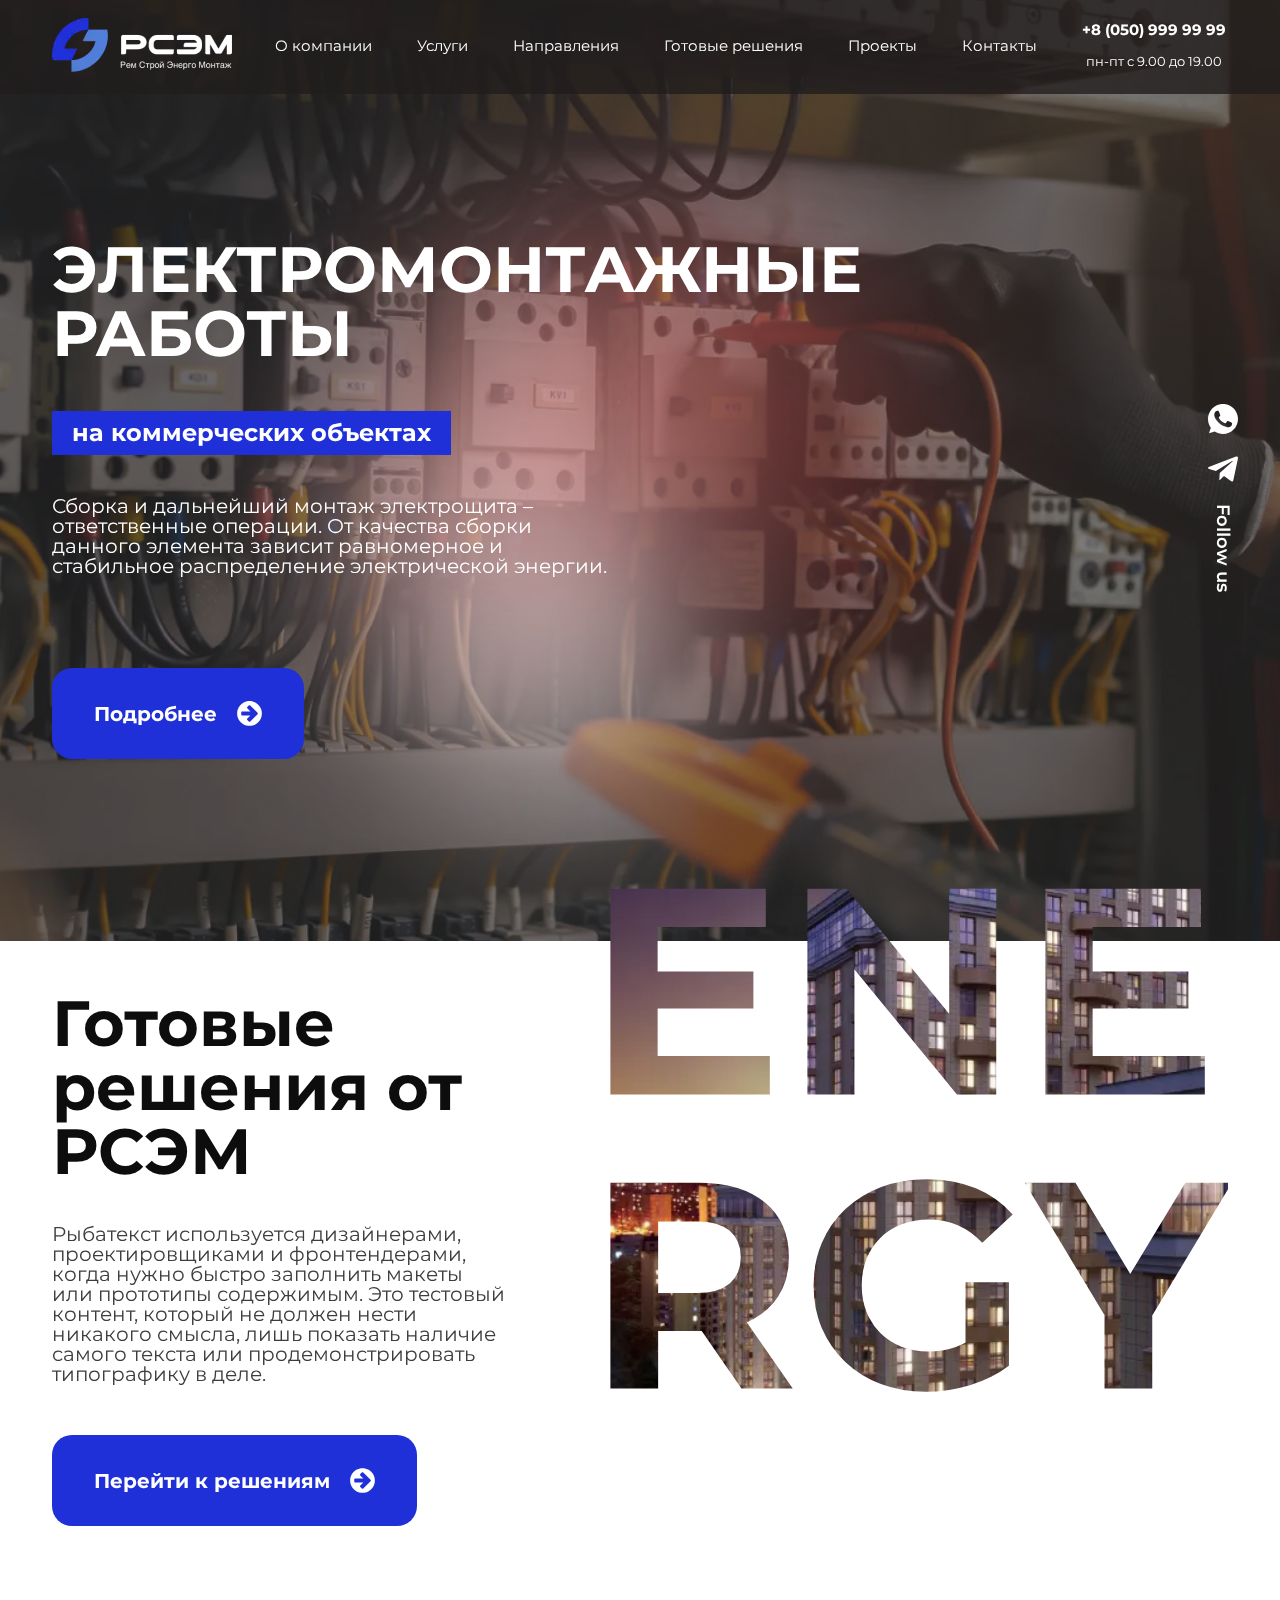
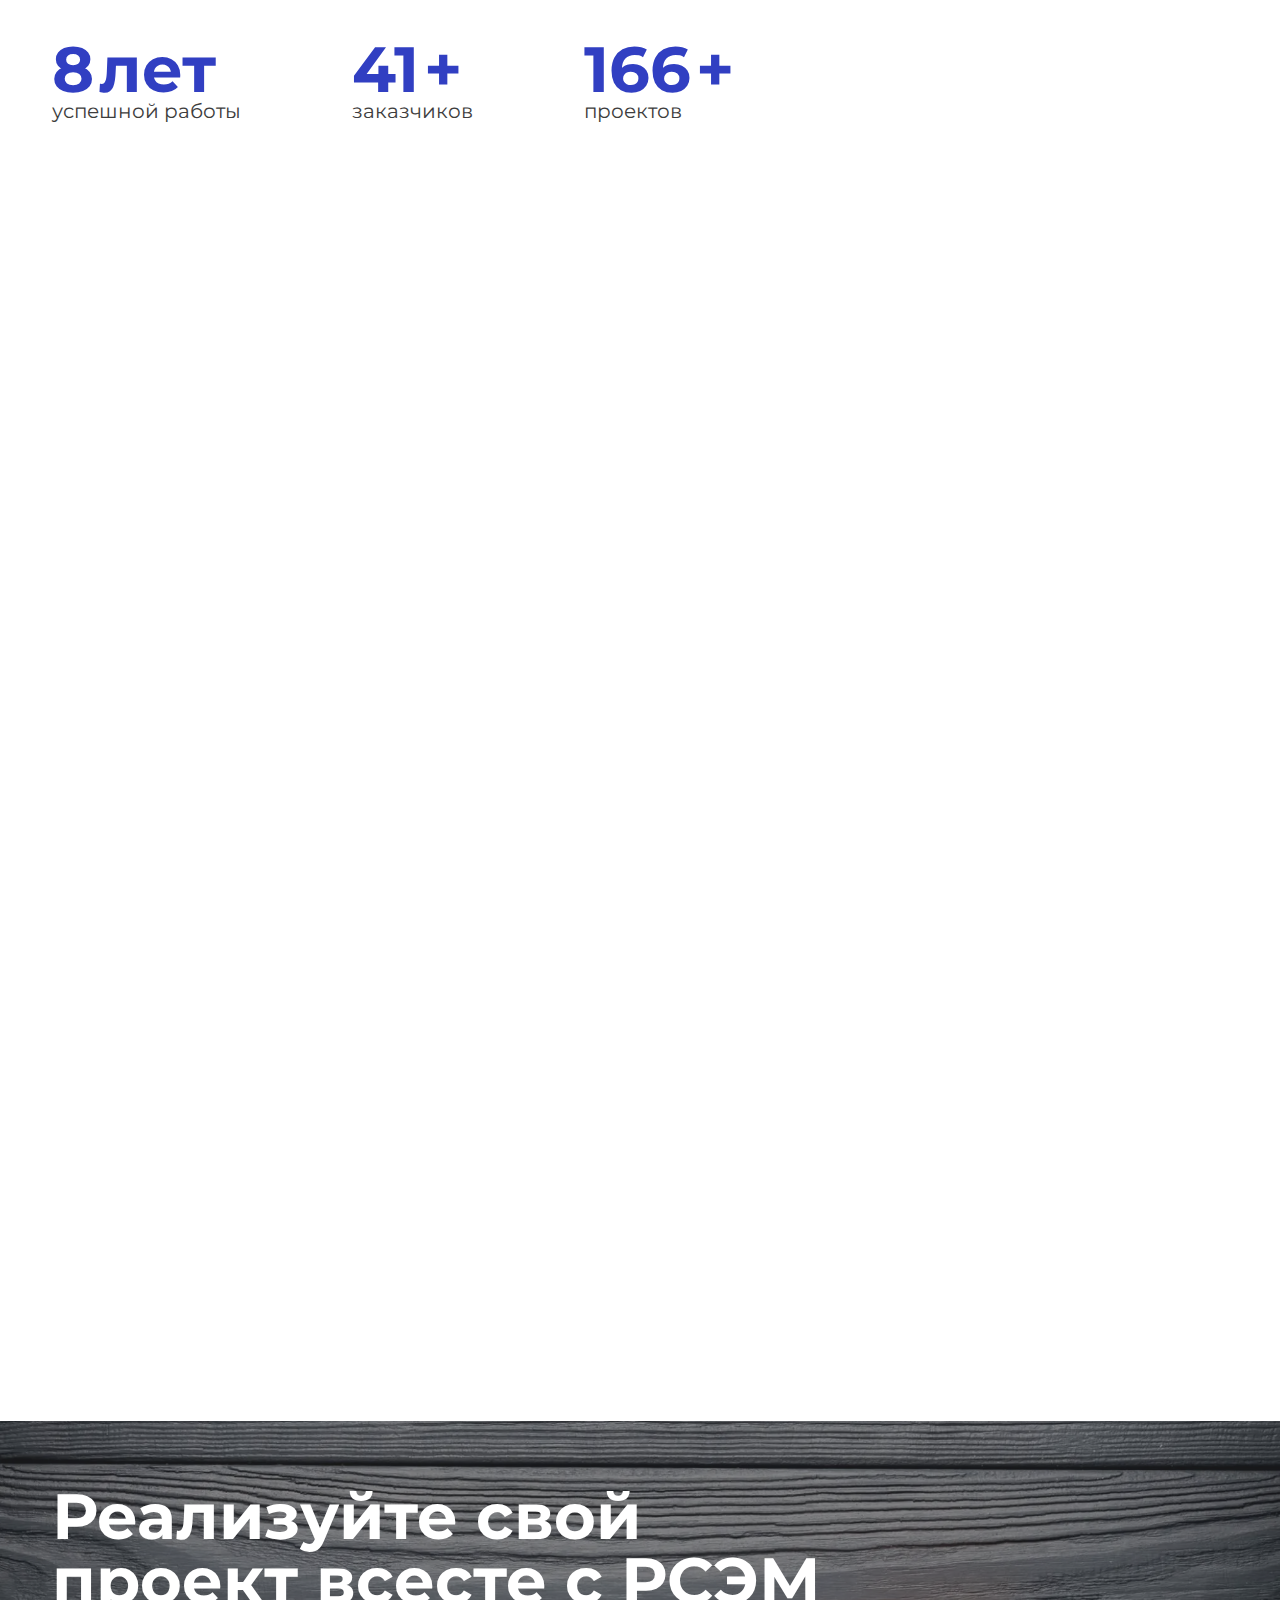
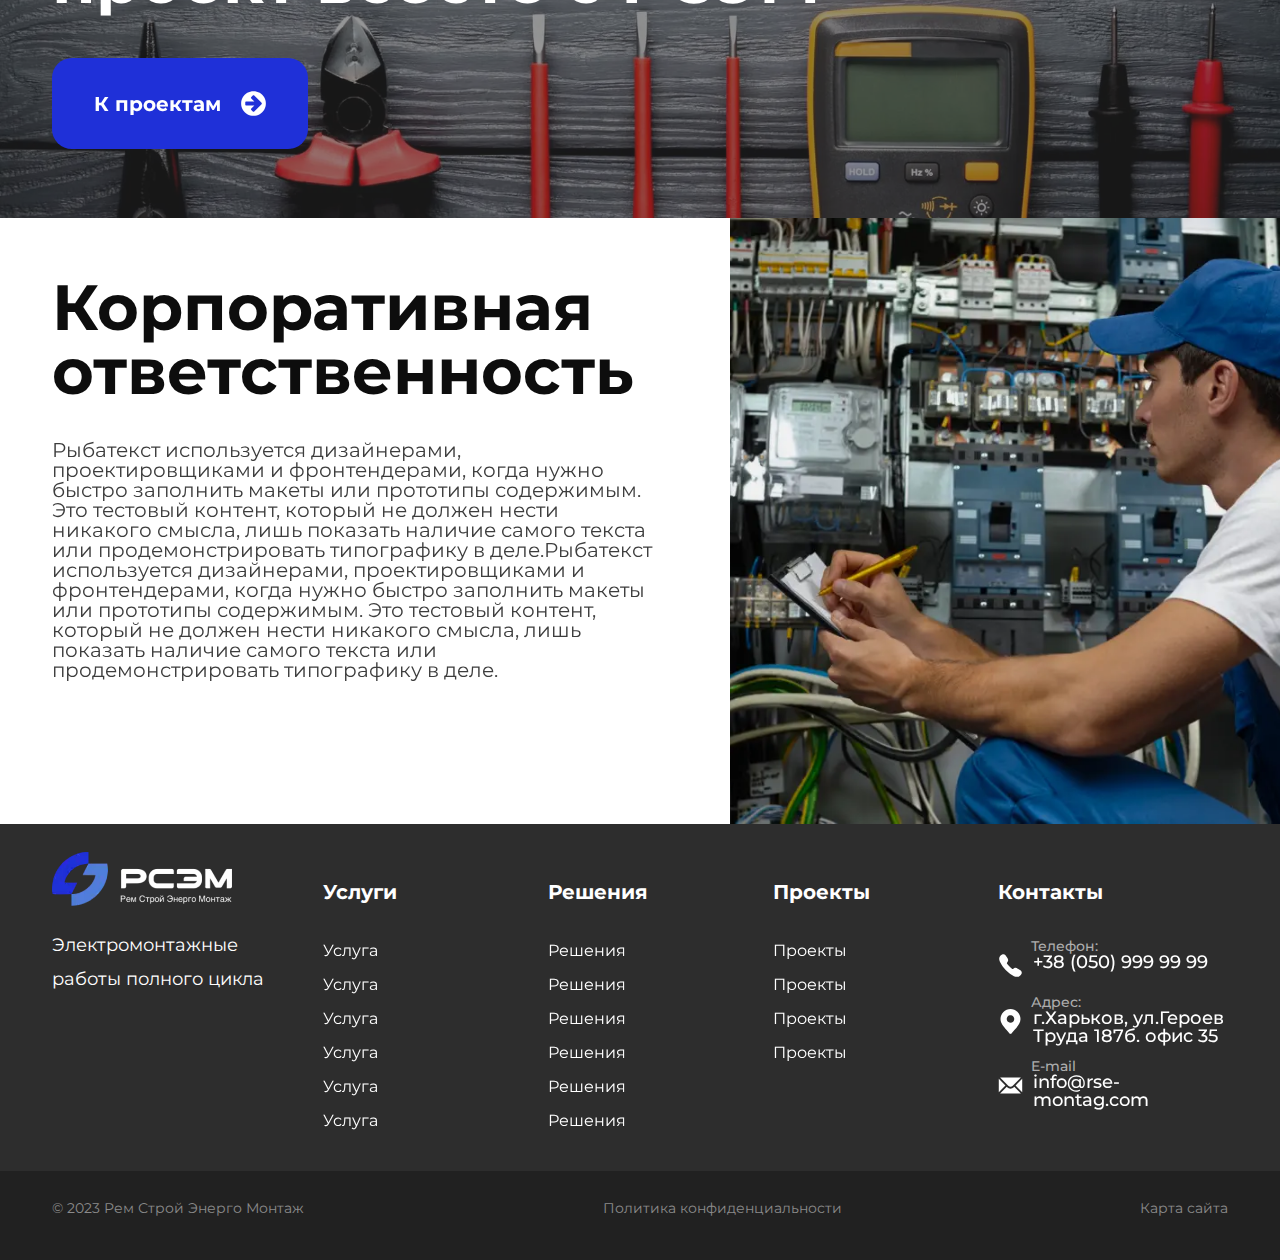
==== index.html @ 853f7193 "Add files via upload" ====
<!DOCTYPE html>
<html lang="ru">

<head>
	<title>Электро</title>
	<meta charset="UTF-8">
	<meta name="format-detection" content="telephone=no">
	<style>
		body {
			opacity: 0;
		}
	</style>
	<link rel="stylesheet" href="css/style.min.css?_v=20240906110021">
	<link rel="shortcut icon" href="favicon.ico">
	<!-- <meta name="robots" content="noindex, nofollow"> -->
	<meta name="viewport" content="width=device-width, initial-scale=1.0">
</head>

<body>
	<div class="wrapper">
		<header data-scroll="88" data-scroll-show="1000" class="header">
			<div class="header__container">
				<a href="index.html" class="header__logo"><img src="img/logo.webp" alt="Logo"></a>
				<div class="header__menu menu">
					<button type="button" class="menu__icon icon-menu"><span></span></button>
					<nav class="menu__body">
						<ul class="menu__list">
							<li class="menu__item"><a href="about-company.html" class="menu__link link">О компании</a></li>
							<li class="menu__item"><a href="index.html" class="menu__link link">Услуги</a></li>
							<li class="menu__item"><a href="index.html" class="menu__link link">Направления</a></li>
							<li class="menu__item"><a href="solutions.html" class="menu__link link">Готовые решения</a></li>
							<li class="menu__item"><a href="project.html" class="menu__link link">Проекты</a></li>
							<li class="menu__item"><a href="contact.html" class="menu__link link">Контакты</a></li>
							<li class="menu__item">
								<a href="tel:+380509999999" class="menu__link link menu__link--tell">+8 (050) 999 99 99</a>
								<div class="menu__schedule">пн-пт с 9.00 до 19.00</div>
							</li>
						</ul>
					</nav>
				</div>
			</div>
		</header>
		<main class="page">
			<section data-prlx-parent class="page__main main">
				<div data-prlx class="main__container">
					<h1 class="main__title">Электромонтажные<br> работы</h1>
					<div class="main__label">на коммерческих объектах</div>
					<div class="main__text text">
						<p>
							Сборка и дальнейший монтаж электрощита – ответственные операции. От качества сборки данного элемента зависит равномерное и стабильное распределение электрической энергии.
						</p>
					</div>
					<a href="panel-equipment.html" class="main__more button">Подробнее<span><svg>
								<use xlink:href="img/icons/icons.svg#arrow"></use>
							</svg></span></a>
					<div class="main__sociale">
						<a href="#" class="main__sociale-link"><svg>
								<use xlink:href="img/icons/icons.svg#whatsapp"></use>
							</svg></a>
						<a href="#" class="main__sociale-link"><svg>
								<use xlink:href="img/icons/icons.svg#telegram"></use>
							</svg></a>
						<div class="main__sociale-label">Follow us</div>
					</div>
				</div>
				<div data-prlx-mouse class="main__decor"><img src="img/main/circle.webp" alt="Decor"></div>
			</section>
			<section class="page__solutions solutions">
				<div class="solutions__container">
					<div data-prlx-parent class="solutions__main main-solutions">
						<div data-prlx class="main-solutions__body">
							<div class="main-solutions__content">
								<h2 class="main-solutions__title title">Готовые решения от РСЭМ</h2>
								<div class="main-solutions__text text">
									<p>
										Рыбатекст используется дизайнерами, проектировщиками и фронтендерами, когда нужно быстро заполнить макеты или прототипы содержимым. Это тестовый контент, который не должен нести никакого смысла, лишь показать наличие самого текста или продемонстрировать типографику в деле.
									</p>
								</div>
								<a href="solutions.html" class="main-solutions__link button">Перейти к решениям<span><svg>
											<use xlink:href="img/icons/icons.svg#arrow"></use>
										</svg></span></a>
							</div>
							<h3 class="main-solutions__image-label image-label">ene<br>rgy</h3>
						</div>
						<div data-watch class="main-solutions__counters">
							<div class="main-solutions__item">
								<div class="main-solutions__inner">
									<div data-digits-counter class="main-solutions__counter">10</div>
									<span class="main-solutions__span">лет</span>
								</div>
								<div class="main-solutions__label">успешной работы</div>
							</div>
							<div class="main-solutions__item">
								<div class="main-solutions__inner">
									<div data-digits-counter class="main-solutions__counter">50</div>
									<span class="main-solutions__span">+</span>
								</div>
								<div class="main-solutions__label">заказчиков</div>
							</div>
							<div class="main-solutions__item">
								<div class="main-solutions__inner">
									<div data-digits-counter class="main-solutions__counter">200</div>
									<span class="main-solutions__span">+</span>
								</div>
								<div class="main-solutions__label">проектов</div>
							</div>
						</div>
					</div>
					<div data-watch data-watch-once data-watch-threshold="0.1" class="solutions__items">
						<div class="solutions__item">
							<img src="img/solutions/image01.webp " alt="Image">
							<a href="panel-equipment.html" class="solutions__link"><span class="">Кабельнесущие проблемы</span><span><svg>
										<use xlink:href="img/icons/icons.svg#arrow"></use>
									</svg></span></a>
						</div>
						<div class="solutions__item">
							<img src="img/solutions/image02.webp " alt="Image">
							<a href="panel-equipment.html" class="solutions__link">Шинопровод<span><svg>
										<use xlink:href="img/icons/icons.svg#arrow"></use>
									</svg></span></a>
						</div>
						<div class="solutions__item">
							<img src="img/solutions/image03.webp " alt="Image">
							<a href="panel-equipment.html" class="solutions__link">Светильники<span><svg>
										<use xlink:href="img/icons/icons.svg#arrow"></use>
									</svg></span></a>
						</div>
						<div class="solutions__item">
							<img src="img/solutions/image04.webp " alt="Image">
							<a href="panel-equipment.html" class="solutions__link">Щитовое оборудование<span><svg>
										<use xlink:href="img/icons/icons.svg#arrow"></use>
									</svg></span></a>
						</div>
						<div class="solutions__item">
							<img src="img/solutions/image05.webp " alt="Image">
							<a href="panel-equipment.html" class="solutions__link">Потолочные системы<span><svg>
										<use xlink:href="img/icons/icons.svg#arrow"></use>
									</svg></span></a>
						</div>
						<div class="solutions__item">
							<img src="img/solutions/image06.webp " alt="Image">
							<a href="panel-equipment.html" class="solutions__link">Сухие трансформаторы<span><svg>
										<use xlink:href="img/icons/icons.svg#arrow"></use>
									</svg></span></a>
						</div>
						<div class="solutions__item">
							<img src="img/solutions/image07.webp " alt="Image">
							<a href="panel-equipment.html" class="solutions__link">Маслянные трансформаторы<span><svg>
										<use xlink:href="img/icons/icons.svg#arrow"></use>
									</svg></span></a>
						</div>
						<div class="solutions__item">
							<img src="img/solutions/image08.webp " alt="Image">
							<a href="panel-equipment.html" class="solutions__link">Подстанции<span><svg>
										<use xlink:href="img/icons/icons.svg#arrow"></use>
									</svg></span></a>
						</div>
						<div class="solutions__item item-solutions-blue">
							<div class="item-solutions-blue__label">Хотите поговорить с экспертом?</div>
							<div class="item-solutions-blue__content">
								<div class="item-solutions-blue__inner">
									<div class="item-solutions-blue__text text">
										<p>
											Рыбатекст используется дизайнерами, проектировщиками и фронтендерами,
										</p>
									</div>
									<a href="contact.html" class="item-solutions-blue__link button">Консультация</a>
								</div>
								<div class="item-solutions-blue__icon"><svg>
										<use xlink:href="img/icons/icons.svg#message"></use>
									</svg></div>
							</div>
						</div>
						<div class="solutions__item">
							<img src="img/solutions/image09.webp " alt="Image">
							<a href="solutions.html" class="solutions__link">Лотки<span><svg>
										<use xlink:href="img/icons/icons.svg#arrow"></use>
									</svg></span></a>
						</div>
					</div>
				</div>
			</section>
			<section class="page__project project">
				<div data-prlx-parent class="project__main">
					<div data-prlx class="project__container">
						<h2 class="project__title title">Реализуйте свой проект всесте с РСЭМ</h2>
						<a href="#" data-goto=".solutions__items" data-goto-header class="project__link button">К проектам<span><svg>
									<use xlink:href="img/icons/icons.svg#arrow"></use>
								</svg></span></a>
					</div>
				</div>
				<div class="project__content">
					<div class="project__container">
						<div data-prlx-parent class="project__inner">
							<div data-prlx class="project__text-block">
								<h3 class="project__text-block-title title">Корпоративная ответственность</h3>
								<div class="project__text-block-text">
									<p>
										Рыбатекст используется дизайнерами, проектировщиками и фронтендерами, когда нужно быстро заполнить макеты или прототипы содержимым. Это тестовый контент, который не должен нести никакого смысла, лишь показать наличие самого текста или продемонстрировать типографику в деле.Рыбатекст используется дизайнерами, проектировщиками и фронтендерами, когда нужно быстро заполнить макеты или прототипы содержимым. Это тестовый контент, который не должен нести никакого смысла, лишь показать наличие самого текста или продемонстрировать типографику в деле.
									</p>
								</div>
							</div>
						</div>
					</div>
					<div data-da=".project__inner, 991.98" class="project__image"><img src="img/project/project-image.webp" alt="Project-image"></div>
				</div>
			</section>
		</main>
		<footer class="footer">
			<div class="footer__main">
				<div class="footer__container">
					<div class="footer__logo">
						<div class="footer__logo-image"><img src="img/logo.webp" alt="Logo"></div>
						<div class="footer__logo-text">
							<p>Электромонтажные работы полного цикла</p>
						</div>
					</div>
					<div data-spollers="767.98,max" class="footer__spollers spollers-footer">
						<details class="spollers-footer__item">
							<summary class="spollers-footer__title">Услуги</summary>
							<nav class="spollers-footer__body">
								<ul class="spollers-footer__list">
									<li class="spollers-footer__item"><a href="#" class="spollers-footer__link link">Услуга </a></li>
									<li class="spollers-footer__item"><a href="#" class="spollers-footer__link link">Услуга </a></li>
									<li class="spollers-footer__item"><a href="#" class="spollers-footer__link link">Услуга </a></li>
									<li class="spollers-footer__item"><a href="#" class="spollers-footer__link link">Услуга </a></li>
									<li class="spollers-footer__item"><a href="#" class="spollers-footer__link link">Услуга </a></li>
									<li class="spollers-footer__item"><a href="#" class="spollers-footer__link link">Услуга </a></li>
								</ul>
							</nav>
						</details>
						<details class="spollers-footer__item">
							<summary class="spollers-footer__title">Решения</summary>
							<nav class="spollers-footer__body">
								<ul class="spollers-footer__list">
									<li class="spollers-footer__item"><a href="#" class="spollers-footer__link link">Решения</a></li>
									<li class="spollers-footer__item"><a href="#" class="spollers-footer__link link">Решения</a></li>
									<li class="spollers-footer__item"><a href="#" class="spollers-footer__link link">Решения</a></li>
									<li class="spollers-footer__item"><a href="#" class="spollers-footer__link link">Решения</a></li>
									<li class="spollers-footer__item"><a href="#" class="spollers-footer__link link">Решения</a></li>
									<li class="spollers-footer__item"><a href="#" class="spollers-footer__link link">Решения</a></li>
								</ul>
							</nav>
						</details>
						<details class="spollers-footer__item">
							<summary class="spollers-footer__title">Проекты</summary>
							<nav class="spollers-footer__body">
								<ul class="spollers-footer__list">
									<li class="spollers-footer__item"><a href="#" class="spollers-footer__link link">Проекты</a></li>
									<li class="spollers-footer__item"><a href="#" class="spollers-footer__link link">Проекты</a></li>
									<li class="spollers-footer__item"><a href="#" class="spollers-footer__link link">Проекты</a></li>
									<li class="spollers-footer__item"><a href="#" class="spollers-footer__link link">Проекты</a></li>
								</ul>
							</nav>
						</details>
						<details class="spollers-footer__item spollers-footer__item--contact">
							<summary class="spollers-footer__title">Контакты</summary>
							<nav class="spollers-footer__body">
								<ul class="spollers-footer__list">
									<li class="spollers-footer__item">
										<div class="spollers-footer__name">Телефон:</div>
										<a href="#" class="spollers-footer__link-contact">
											<svg>
												<use xlink:href="img/icons/icons.svg#tell"></use>
											</svg>
											<span class="link-tell link">+38 (050) 999 99 99</span>
										</a>
									</li>
									<li class="spollers-footer__item">
										<div class="spollers-footer__name">Адрес:</div>
										<a href="#" class="spollers-footer__link-contact">
											<svg>
												<use xlink:href="img/icons/icons.svg#map"></use>
											</svg>
											<span class="link">г.Харьков, ул.Героев Труда 187б. офис 35</span>
										</a>
									</li>
									<li class="spollers-footer__item">
										<div class="spollers-footer__name">E-mail</div>
										<a href="#" class="spollers-footer__link-contact">
											<svg>
												<use xlink:href="img/icons/icons.svg#mail"></use>
											</svg>
											<span class="link">info@rse-montag.com</span>
										</a>
									</li>
								</ul>
							</nav>
						</details>
					</div>
				</div>
			</div>
			<div class="footer__copy">
				<div class="footer__container">
					<a href="#" class="footer__copy--link">© 2023 Рем Строй Энерго Монтаж</a>
					<a href="#" class="footer__copy--link">Политика конфиденциальности</a>
					<a href="#" class="footer__copy--link">Карта сайта</a>
				</div>
			</div>
		</footer>
	</div>
	<script src="js/app.min.js?_v=20240906110021"></script>
</body>

</html>
---- css/style.min.css ----
@import url(https://fonts.googleapis.com/css?family=Montserrat:regular,500,600,700&display=swap);*{padding:0;margin:0;border:0}*,*::after,*::before{box-sizing:border-box}*::after,*::before{display:inline-block}body,html{height:100%;min-width:320px}body{color:#3d3d3d;line-height:1;font-family:Montserrat;font-size:1.25rem;-ms-text-size-adjust:100%;-moz-text-size-adjust:100%;-webkit-text-size-adjust:100%;-webkit-font-smoothing:antialiased;-moz-osx-font-smoothing:grayscale}button,input,textarea{font-family:Montserrat;font-size:inherit;line-height:inherit;color:inherit;background-color:rgba(0,0,0,0)}input,textarea{width:100%}label{display:inline-block}button,option,select{cursor:pointer}a{display:inline-block;color:inherit;text-decoration:none}ul li{list-style:none}img{vertical-align:top}h1,h2,h3,h4,h5,h6{font-weight:inherit;font-size:inherit}.lock body{overflow:hidden;touch-action:none;-ms-scroll-chaining:none;overscroll-behavior:none}.loaded body{transition:all .8s;opacity:1}.wrapper{min-height:100%;display:flex;flex-direction:column;overflow:hidden}@supports (overflow:clip){.wrapper{overflow:clip}}.wrapper>main{flex:1 1 auto}.wrapper>*{min-width:0}[class*=__container]{max-width:75.375rem;margin:0 auto;padding:0 .9375rem}[class*="--gc"]{display:grid;min-width:0;grid-template-columns:.9375rem 1fr minmax(auto,73.5rem) 1fr .9375rem}[class*="--gc"]>*{min-width:0;grid-column:3/4}.icon-menu{display:none}.ibg{width:100%;height:100%;-o-object-fit:cover;object-fit:cover}.ibg--top{-o-object-position:top;object-position:top}.ibg--bottom{-o-object-position:bottom;object-position:bottom}.ibg--left{-o-object-position:left;object-position:left}.ibg--right{-o-object-position:right;object-position:right}.ibg--contain{-o-object-fit:contain;object-fit:contain}.title{font-weight:700;color:#0d0d0d}.button{border-radius:1.25rem;background:#1f30d8;font-weight:700;padding:2.0625rem 2.625rem;display:inline-flex;align-items:center;justify-content:center;gap:1.25rem;transition:background .4s}.button span{width:1.5625rem;height:1.5625rem;transition:-webkit-transform .6s;transition:transform .6s;transition:transform .6s,-webkit-transform .6s}.button svg{width:100%;height:100%}.link{cursor:pointer;text-decoration:none;border-bottom:0;position:relative;display:inline-block;-webkit-transform:translate3d(0,0,0);transform:translate3d(0,0,0);transition:color .5s,-webkit-transform 1s;transition:transform 1s,color .5s;transition:transform 1s,color .5s,-webkit-transform 1s;transition-timing-function:cubic-bezier(.2,1,.3,1)}.link::before{content:"";position:absolute;z-index:-1;top:100%;width:100%;height:1px;-webkit-transform:scale3d(0,1,1);transform:scale3d(0,1,1);-webkit-transform-origin:100% 50%;transform-origin:100% 50%;transition:-webkit-transform .5s;transition:transform .5s;transition:transform .5s,-webkit-transform .5s;transition-timing-function:cubic-bezier(.2,1,.3,1);background:#fff}.map iframe{width:100vw;height:50vh}.image-label{text-transform:uppercase;font-weight:700;background-image:url(../img/solutions/background-clip.webp);background-position:center;background-size:cover;-webkit-background-clip:text;background-clip:text;color:transparent}.header{position:absolute;width:100%;z-index:50;background:rgba(32,29,29,.8);padding-top:1.125rem;padding-bottom:1.375rem;transition:top 2s ease 0s}.header._header-scroll{position:fixed;top:-200%}.header._header-show{transition:top .8s ease 0s;top:0}.header__container{color:#fff;display:flex;gap:2.5rem;align-items:center;justify-content:space-between}.header__logo{flex-shrink:0;position:relative;z-index:50}.header__logo img{width:100%}.menu__list{display:flex;flex-wrap:wrap;-webkit-column-gap:2.8125rem;-moz-column-gap:2.8125rem;column-gap:2.8125rem;row-gap:1.25rem;align-items:center;justify-content:center}.menu__item{display:flex;flex-direction:column;justify-content:center;align-items:center}.menu__schedule{font-weight:400;font-size:.8125rem;margin-top:1.125rem}.menu__link{font-size:.9375rem}.menu__link--tell{font-weight:700}.footer__main{background-color:#2d2d2d;color:#fff;padding-top:1.75rem;padding-bottom:1.75rem}.footer__container{display:flex;-webkit-column-gap:2.5rem;-moz-column-gap:2.5rem;column-gap:2.5rem;row-gap:3.75rem;justify-content:space-between}.footer__logo{display:flex;flex-direction:column;gap:1.4375rem}.footer__logo-image img{width:100%}.footer__logo-text{line-height:187%}.footer__spollers{flex-grow:1}.footer__copy{padding-top:1.875rem;padding-bottom:2.8125rem;background-color:#212121;color:#8b8b8b}.footer__copy--link{transition:color .3s}.link-tell{white-space:nowrap}.spollers-footer{display:grid;grid-template-columns:1fr 1fr 1fr auto;gap:1.25rem}.spollers-footer__item:not(:last-child){margin-bottom:.875rem}.spollers-footer__title{cursor:default;font-weight:700;list-style:none;position:relative}.spollers-footer__title::-webkit-details-marker,.spollers-footer__title::marker{display:none}._spoller-init .spollers-footer__title{cursor:pointer}._spoller-init .spollers-footer__title::after,._spoller-init .spollers-footer__title::before{content:"";position:absolute;right:18px;top:50%;background-color:#fff;height:2px;width:8px;transition:-webkit-transform .5s ease 0s;transition:transform .5s ease 0s;transition:transform .5s ease 0s,-webkit-transform .5s ease 0s}._spoller-init .spollers-footer__title::before{-webkit-transform:translate(-75%,-50%) rotate(40deg);transform:translate(-75%,-50%) rotate(40deg)}._spoller-init .spollers-footer__title::after{-webkit-transform:translate(0,-50%) rotate(-40deg);transform:translate(0,-50%) rotate(-40deg)}._spoller-init .spollers-footer__title._spoller-active::before{-webkit-transform:translateX(-75%) rotate(-40deg);transform:translateX(-75%) rotate(-40deg)}._spoller-init .spollers-footer__title._spoller-active::after{-webkit-transform:rotate(40deg);transform:rotate(40deg)}.spollers-footer__name{color:#adadad;font-weight:500;padding-left:2.0625rem}.spollers-footer__link-contact{display:inline-flex;align-items:flex-start;gap:.625rem}.spollers-footer__link-contact span{font-weight:500}.spollers-footer__link-contact svg{max-width:1.5625rem;max-height:1.5625rem;width:100%;height:100%}.page{transition:all .5s}.page__solutions{background:#fff}.page__project{background:#fff}.menu-open .page{-webkit-filter:blur(.3125rem);filter:blur(.3125rem)}.main{overflow:hidden;background:url(../img/main/bg-image.webp) center/cover no-repeat;position:relative}.main::before{content:"";position:absolute;width:100%;height:100%;top:0;left:0;background:rgba(45,45,45,.6)}.main__container{position:relative;z-index:5;color:#fff}.main__title{font-weight:700;text-transform:uppercase}.main__label{display:inline-block;background-color:#1f30d8;font-weight:700;padding:.625rem 1.25rem}.main__text{max-width:34.6875rem}.main__sociale{position:fixed;top:50%;right:.3125rem;-webkit-transform:translateY(-50%);transform:translateY(-50%);display:flex;flex-direction:column;align-items:center}.main__sociale-link{transition:-webkit-transform .3s;transition:transform .3s;transition:transform .3s,-webkit-transform .3s}.main__sociale-link svg{width:100%;height:100%}.main__sociale-label{-webkit-writing-mode:vertical-lr;-ms-writing-mode:tb-lr;writing-mode:vertical-lr;font-weight:600}.main__decor{aspect-ratio:1/1;position:absolute;top:0;right:10%}.main__decor img{width:100%;height:100%}.solutions__items{display:grid;-webkit-column-gap:1.375rem;-moz-column-gap:1.375rem;column-gap:1.375rem;row-gap:1.625rem;grid-template-columns:repeat(3,1fr);opacity:0;-webkit-transform:translateY(10%);transform:translateY(10%)}.solutions__items._watcher-view{transition:all .8s;opacity:1;-webkit-transform:translateY(0);transform:translateY(0)}.solutions__item{overflow:hidden;position:relative;color:#fff;height:17.125rem}.solutions__item img{position:absolute;-o-object-fit:cover;object-fit:cover;width:100%;height:100%;top:0;left:0;transition:-webkit-transform .5s;transition:transform .5s;transition:transform .5s,-webkit-transform .5s}.solutions__item:nth-child(4),.solutions__item:nth-child(9){grid-column:span 2}.solutions__link{position:absolute;bottom:1.5625rem;left:1.5625rem;right:1.5625rem;font-weight:700;text-shadow:2px 2px 1px #3d3d3d}.solutions__link svg{width:1rem;height:1rem;transition:-webkit-transform .6s;transition:transform .6s;transition:transform .6s,-webkit-transform .6s;margin-left:.625rem;-webkit-filter:drop-shadow(2px 2px 1px #3d3d3d);filter:drop-shadow(2px 2px 1px #3d3d3d)}.main-solutions__body{display:grid;grid-template-columns:1fr -webkit-min-content;grid-template-columns:1fr min-content}.main-solutions__content{order:1}.main-solutions__link{color:#fff}.main-solutions__image-label{order:2;-webkit-transform:translateY(-23%);transform:translateY(-23%)}.main-solutions__counters{white-space:wrap;display:grid;grid-template-columns:repeat(3,-webkit-min-content);grid-template-columns:repeat(3,min-content)}.main-solutions__item{display:flex;flex-direction:column;align-items:flex-start}.main-solutions__inner{display:flex;gap:.3125rem;color:#313fc2;font-weight:700}.main-solutions__label{text-wrap:nowrap}.item-solutions-blue{background-color:#0018ff;padding:1.25rem 2.5rem}.item-solutions-blue__label{font-weight:700;margin-bottom:1.25rem}.item-solutions-blue__content{display:flex;gap:1.25rem;justify-content:space-between}.item-solutions-blue__inner{display:flex;gap:1.25rem;flex-direction:column;align-items:flex-start;justify-content:space-between}.item-solutions-blue__link{background-color:#fff;color:#0018ff;border:.0625rem solid #fff}.item-solutions-blue__icon{flex:0 0 24.8%}.item-solutions-blue__icon svg{width:100%;height:100%;color:#000}.project__main{overflow:hidden;padding-top:3.9375rem;padding-bottom:4.3125rem;position:relative;background:url(../img/project/bg-project.webp) center/cover no-repeat}.project__main::before{content:"";position:absolute;width:100%;height:100%;top:0;left:0;background:rgba(45,45,45,.5)}.project__container{color:#fff;position:relative}.project__title{color:#fff;max-width:48.75rem;margin-bottom:2.875rem}.project__content{overflow:hidden;position:relative}.project__text-block-title{margin-bottom:2.3125rem}.project__text-block-text{color:#3d3d3d}.project__image img{width:100%;height:100%;-o-object-fit:cover;object-fit:cover;-o-object-position:top;object-position:top}.contact{overflow:hidden;background:url(../img/contact/bg-image.webp) center/cover no-repeat;position:relative}.contact__container{position:relative;z-index:5;display:grid;grid-template-columns:auto 29.6875rem;gap:1.25rem;color:#fff}.contact__content{max-width:37.8125rem;-webkit-transform:translateX(-100%);transform:translateX(-100%);opacity:0}._watcher-view .contact__content{opacity:1;-webkit-transform:translateX(0);transform:translateX(0);transition:all .5s ease .5s}.contact__title{color:#fff;margin-bottom:.75rem}.contact__text{margin-bottom:3.125rem}.contact__item:not(:last-child){margin-bottom:2.25rem}.contact__item-label{font-weight:500;color:#8b8b8b;padding-left:2.25rem;margin-bottom:.375rem}.contact__item-link{display:inline-flex;align-items:center;gap:.625rem}.contact__item-link svg{color:#0018ff;width:1.5625rem;height:1.5625rem;transition:-webkit-transform .5s;transition:transform .5s;transition:transform .5s,-webkit-transform .5s}.contact__form{overflow:hidden;position:relative;padding:1.25rem;border-radius:1.875rem;box-shadow:0 4px 20px 0 rgba(0,0,0,.1);-webkit-transform:translateX(100%);transform:translateX(100%);opacity:0}._watcher-view .contact__form{opacity:1;-webkit-transform:translateX(0);transform:translateX(0);transition:all .5s ease .5s}.contact__form::before{content:"";position:absolute;z-index:-1;width:100%;height:100%;top:0;left:0;background:linear-gradient(180deg,rgba(229,233,236,.5) 0,rgba(229,233,236,.5) 100%);opacity:.7}.contact__form-label{font-weight:700;margin-bottom:1.875rem}.contact__form-text{margin-bottom:1.875rem}.contact__form-input{background-color:#fff;border-radius:1.875rem;margin-bottom:1.5625rem;padding:1.6875rem 2.0625rem;line-height:100%;color:#0d0d0d}.contact__form-input:invalid{outline-color:red}.contact__form-input:valid{outline-color:#0018ff}.contact__form-button{width:100%}.page__help{background:#fff}.page__sertificate{background:#fff}.about{overflow:hidden;background:url(../img/about/bg-about.webp) top/cover no-repeat;position:relative}.about__container{position:relative;z-index:5;color:#fff}.about__title{color:#fff;margin-bottom:3rem}.about__text{max-width:37.8125rem}.help__main{opacity:0;-webkit-transform:translateY(10%);transform:translateY(10%)}.help__main._watcher-view{transition:all .8s;opacity:1;-webkit-transform:translateY(0);transform:translateY(0)}.main-help__headlines{display:flex;align-items:center;justify-content:space-between;gap:1.25rem}.main-help__text{display:flex}.history-help__title{color:#0d0d0d;font-weight:700}.history-help__items{display:flex;flex-direction:column;row-gap:.3125rem;position:relative}.history-help__items::before{content:"";position:absolute;width:.25rem;border-radius:1.875rem;height:82%;top:0;left:50%;background:#d9d9d9;-webkit-transform:translateX(-50%);transform:translateX(-50%)}.history-help__item{position:relative}.history-help__item::before{content:"";position:absolute;width:.8125rem;height:.8125rem;border-radius:50%;top:0;background:#0018ff}.history-help__item:nth-child(2n-1){text-align:right;align-self:flex-start}.history-help__item:nth-child(2n-1) .history-help__item-content{opacity:0;-webkit-transform:translateX(-100%);transform:translateX(-100%)}.history-help__item:nth-child(2n-1)._watcher-view .history-help__item-content{opacity:1;-webkit-transform:translateX(0);transform:translateX(0);transition:all .8s}.history-help__item:nth-child(2n-1)::before{right:-.40625rem}.history-help__item:nth-child(2n-1) .history-help__item-content{margin-right:auto}.history-help__item:nth-child(2n){text-align:left;align-self:flex-end}.history-help__item:nth-child(2n) .history-help__item-content{opacity:0;-webkit-transform:translateX(100%);transform:translateX(100%)}.history-help__item:nth-child(2n)._watcher-view .history-help__item-content{opacity:1;-webkit-transform:translateX(0);transform:translateX(0);transition:all .8s}.history-help__item:nth-child(2n)::before{left:-.40625rem}.history-help__item:nth-child(2n) .history-help__item-content{margin-left:auto}.history-help__item-content{padding:1rem 1.875rem;border-radius:1.25rem;box-shadow:0 4px 20px 0 rgba(0,0,0,.1)}.history-help__years{color:#313fc2;font-weight:700;margin-bottom:.3125rem}.responsibility-help{display:flex;align-items:flex-start;justify-content:space-between;gap:1.75rem}.responsibility-help__content{flex:1 1 54.4%}.responsibility-help__title{margin-bottom:2.3125rem}.responsibility-help__image{flex:1 1 39.357%}.responsibility-help__image img{width:100%;height:100%;aspect-ratio:500/548;-o-object-fit:cover;object-fit:cover}.sertificate__container{opacity:0;-webkit-transform:translateY(20%);transform:translateY(20%)}._watcher-view .sertificate__container{opacity:1;-webkit-transform:translateY(0);transform:translateY(0);transition:all .8s}.sertificate__title{margin-bottom:2.875rem;width:30rem}.sertificate__slide img{width:100%;height:100%;aspect-ratio:192/253;-o-object-fit:cover;object-fit:cover}.page__completed{background:#fff}.panel{overflow:hidden;position:relative;background:url(../img/panel/bg-panel.webp) center/cover no-repeat}.panel__container{color:#fff;position:relative;z-index:5}.panel__title{color:#fff;margin-bottom:3rem}.completed__content{display:flex;-webkit-column-gap:4.5625rem;-moz-column-gap:4.5625rem;column-gap:4.5625rem;row-gap:1.25rem}.completed__counters{display:flex;gap:.625rem;flex-direction:column;justify-content:space-between}.completed__text p:not(:last-child){margin-bottom:.625rem}.completed__images-items{display:grid;grid-template-columns:repeat(3,1fr);grid-template-rows:repeat(2,1fr)}.completed__image-item{background:#1f30d8;color:#fff;display:flex;flex-direction:column;justify-content:space-between}.completed__image-item img{width:100%;height:100%;-o-object-fit:cover;object-fit:cover}.completed__image-item-title{font-weight:700;line-height:83%;margin-bottom:2.25rem}.completed__image-item-text{line-height:150%}.page__gallery{background-color:#fff}.project-page{overflow:hidden;position:relative;background:url(../img/project-page/bg-project-page.webp) center/cover no-repeat}.project-page__container{color:#fff;position:relative;z-index:5}.project-page__title{color:#fff;margin-bottom:3rem}.gallery__items{display:grid;grid-template-columns:repeat(4,1fr);grid-template-rows:repeat(2,1fr)}.gallery__item{overflow:hidden}.gallery__item img{width:100%;height:100%;-o-object-fit:cover;object-fit:cover;aspect-ratio:483/422;transition:-webkit-transform .5s;transition:transform .5s;transition:transform .5s,-webkit-transform .5s}.page__solutions-page{color:#fff}.solutions-page{overflow:hidden;background:url(../img/solution-page/bg-solution-page.webp) center/cover no-repeat;position:relative}.solutions-page__container{position:relative;z-index:5}.solutions-page__title{color:#fff;margin-bottom:3rem}.solutions-page__text{margin-bottom:3.875rem}.problem__list{display:flex}.problem__list li,.problem__list ol{list-style:none}.problem__list ol{counter-reset:ol-numbers}.problem__list li{counter-increment:ol-numbers}.problem__list li::before{content:"0" counter(ol-numbers);display:flex;align-items:center;justify-content:center;color:#fff;background:#0018ff;border-radius:50%;font-weight:700}.problem__item{opacity:0;-webkit-transform:translateX(-100%);transform:translateX(-100%)}._watcher-view .problem__item{-webkit-transform:translateX(0);transform:translateX(0);opacity:1}._watcher-view .problem__item:nth-child(1){transition:.5s}._watcher-view .problem__item:nth-child(2){transition:.5s ease .5s}._watcher-view .problem__item:nth-child(3){transition:.5s ease 1s}.problem__steps{opacity:0;-webkit-transform:translateY(20%);transform:translateY(20%)}._watcher-view .problem__steps{opacity:1;-webkit-transform:translateY(0);transform:translateY(0);transition:all .5s ease 1.5s}.item-problem{padding:.75rem;display:flex;flex-direction:column;gap:1.25rem}.item-problem__label{font-weight:700;margin-bottom:.625rem}.steps-problem{display:flex;gap:1.25rem}.steps-problem__image{width:100%;height:100%}.steps-problem__image img{width:100%;height:100%;-o-object-fit:cover;object-fit:cover;-o-object-position:center;object-position:center}.steps-problem__items{display:flex;flex-direction:column;justify-content:space-between;gap:.625rem}.steps-problem__item{background:#ededed;display:flex;padding:2.0625rem 1.375rem;gap:.8125rem}.steps-problem__icon svg{width:1.375rem;height:1.25rem;color:#313fc2}.steps-problem__label{font-weight:700;margin-bottom:1.3125rem}.result{opacity:0;-webkit-transform:translateY(20%);transform:translateY(20%)}.result._watcher-view{opacity:1;-webkit-transform:translateY(0);transform:translateY(0);transition:all .5s}.swiper{overflow:hidden}.swiper-initialized{touch-action:pan-y}.swiper-wrapper{width:100%;height:100%;box-sizing:content-box;display:flex;position:relative}.swiper-vertical .swiper-wrapper{flex-direction:column}.swiper-autoheight .swiper-wrapper{align-items:flex-start}.swiper-initialized .swiper-slide{flex-shrink:0}.swiper-android .swiper-slide,.swiper-android .swiper-wrapper{-webkit-transform:translate3d(0,0,0);transform:translate3d(0,0,0)}.swiper-button-lock{display:none!important}@font-face{font-family:lg;src:url([data-uri].webpnQRXowC/GBq51eymLRXrsXsTzXX37VlXzeVxoI6m8Gy67oBnzsB6DoQYY7GHM2fbT4oS9zON45lPnwbmww2BL0G89EnfaVPi5eJ3NZFtjc277Wb9M1A+UWG2WZyrj6PMKmLHRoH04iZLuivlsHTmm9/qYJ1r2Z90DtuKYduK6SdNZ3dRRxHAoE+l4HGM6MyIe+0se+zHEfsP4s2sqqnVdSTE/8lCVYMRVsuBVEJOvT3fa1Xr4X2iDZflVFmxyDmpu1r8b9IsVzXUB9w1/l9ccf7WCszaI1ATtUx7oRztk1dtbBcciudJAi83Vv2yaTg9uON6toxLlIM2GVxClo2eVBt5gcOHRwHLIpptC92TeKRi3MjtBkTAOaoU+6P1q364+kdgt/+xh2fRvlOf2p5xR4ut7P4s0sPwY63OguajQWuYqMjUWaA9100ya6yHdHr/BMyxN9QmGa2zjPnbZr17KTy9weKwqXYtqjcMunRkgE9kP+Refvml14hAZw8WFQGmZnnaEi0eLUQTCc+tLSphVyaUH6lAJoXjF1MDiaFSOexNCRKYW8TOkhKzDEDjPDvHHI3c5hXbQLhujhUuPmBYd+N/EaktFsDqoDo4/G0yx70s3SSuXJDIvjMNsIQ7TDqb+/sv8NHGl6BvDAMOnsCpv9PQcP9tS6N294zEnwtNdt2tfTXSz7JGwAqALmbKpr90BaeqA9tlvduWP4/xa0thZcJMNDC6XqrFuy2xGF7YaiQkN7UfhEbMaNkOxQHezh7YVFBsP9TcoybgmzhaExmpxb/78Naf89LmVWthVvvSWh3rZUWtlMFStWENDf5uqEd2LiP/M/fvWEWUntjnTynpI2ainnLdjPUIvL2uGFJvoUQy0taZvPePLqxy0lK6mUo8yp6B+WtdyyTHivdrgLZrhbvAOlWMbQEJtJZ7JuXgRLC+hwe/kb90WvW4U4/PGGRUmLk995J1loWLRhQwVCKkve4JOS8YJASY+P8KQNe/vahGNU8TJRe/eCaaG7ozsrt6Ixu623v/ck0rvlG2EYBoAh6abIxoZ9UeHoNQAiMPKv/8pIi+47EAMHcfLh7dyX8q0Po+Iap94fFob+4fr/DXr96x+j1x2dhZ0dBfRqardjBIZ+M+S6Lo6ojE+4HKF7Kz7zG+eCOkwQ98UfOirDqrckKPVz3sR8srT/gsev3H0p3Rq7wkD1JLE/XZ+2Ze5pV5eqPiqqmBkc1PQYDBvlk5MdqQff21UyInvyhyjMsHXV33tD3zaQ7Us/NKfX44qLQ/8ffOtzXIjnymRNXampDWkGDR5yOyThG2/9UXC6liWEEz0hX+uR1Xg780i4eNOSig3Fk2pSkPpBqrrmx3/+TbB2ya9ePfrGJx98H8rvjKsRQoSh/G0s8cO6bhwwUI8vUz1c21B04cscrjVV1q8zzCVJkmv/T8y21/bLszJpxeqptculJZpleUyKrPX/X3QZBL+rl+hTWuR/2At7LhYVX9BBsULaqi9LWh+6xMDLW6V65dy2gsMbszemQ96XMDvrSfRM60ceo5R/oGDXB0KrxJsTACBhbV48S4Cd5IeyAVdU5Yg+2nPGKS+XAwmOljrwpIdMmdJPexI9ndnIXUIVgety83YzRdXD6E6YvF0gVGJRMhpOyQW6xGM0Zbq7zw8AoAcWAYa7cSOsARF+Fm8DBAAYgDUq07ZSWvm3UIoAAIAfde39SB7Hz+K/xR9vAkMBg0YE8PKEChkH47+9MDggitAdAEObxnBmZAFu5C4eyMxqN/2c3ZUK2qJ+tDUvrTR/BGHDbqZplsDNZVVQjIaim4XA6TE4YLCfEdweIwAKaArx8aN1JETYMNMDEWGYZdRjMJDAB4T7+EEiwAdiBKCBlRQCfnwjEgohbttG2AYb3yS+7tWIDW1rd/6mMedAM+yEHbAvWge0XgNevwdW20Cmdfb6NXBYqm+DtZHUyUW88R/abjA/OxeYpIa9sNmNGMqHbMgd2CAZPzVuOfQFg5H275pWwx73mQMODQAAAA==) format("woff2"),url([data-uri]) format("woff");font-weight:400;font-style:normal;font-display:block}.lg-icon{font-family:lg!important;speak:never;font-style:normal;font-weight:400;font-variant:normal;text-transform:none;line-height:1;-webkit-font-smoothing:antialiased;-moz-osx-font-smoothing:grayscale}.lg-container{font-family:system-ui,-apple-system,"Segoe UI",Roboto,"Helvetica Neue",Arial,"Noto Sans","Liberation Sans",sans-serif,"Apple Color Emoji","Segoe UI Emoji","Segoe UI Symbol","Noto Color Emoji"}.lg-next,.lg-prev{background-color:rgba(0,0,0,.45);border-radius:2px;color:#999;cursor:pointer;display:block;font-size:22px;margin-top:-10px;padding:8px 10px 9px;position:absolute;top:50%;z-index:1080;outline:0;border:none}.lg-next.disabled,.lg-prev.disabled{opacity:0!important;cursor:default}.lg-next:hover:not(.disabled),.lg-prev:hover:not(.disabled){color:#fff}.lg-single-item .lg-next,.lg-single-item .lg-prev{display:none}.lg-next{right:20px}.lg-next:before{content:""}.lg-prev{left:20px}.lg-prev:after{content:""}@-webkit-keyframes lg-right-end{0%{left:0}50%{left:-30px}100%{left:0}}@keyframes lg-right-end{0%{left:0}50%{left:-30px}100%{left:0}}@-webkit-keyframes lg-left-end{0%{left:0}50%{left:30px}100%{left:0}}@keyframes lg-left-end{0%{left:0}50%{left:30px}100%{left:0}}.lg-outer.lg-right-end .lg-object{-webkit-animation:lg-right-end .3s;animation:lg-right-end .3s;position:relative}.lg-outer.lg-left-end .lg-object{-webkit-animation:lg-left-end .3s;animation:lg-left-end .3s;position:relative}.lg-toolbar{z-index:1082;left:0;position:absolute;top:0;width:100%}.lg-media-overlap .lg-toolbar{background-image:linear-gradient(0deg,rgba(0,0,0,0),rgba(0,0,0,.4))}.lg-toolbar .lg-icon{color:#999;cursor:pointer;float:right;font-size:24px;height:47px;line-height:27px;padding:10px 0;text-align:center;width:50px;text-decoration:none!important;outline:medium none;will-change:color;transition:color .2s linear;background:0 0;border:none;box-shadow:none}.lg-toolbar .lg-icon.lg-icon-18{font-size:18px}.lg-toolbar .lg-icon:hover{color:#fff}.lg-toolbar .lg-close:after{content:""}.lg-toolbar .lg-maximize{font-size:22px}.lg-toolbar .lg-maximize:after{content:""}.lg-toolbar .lg-download:after{content:""}.lg-sub-html{color:#eee;font-size:16px;padding:10px 40px;text-align:center;z-index:1080;opacity:0;transition:opacity .2s ease-out 0s}.lg-sub-html h4{margin:0;font-size:13px;font-weight:700}.lg-sub-html p{font-size:12px;margin:5px 0 0}.lg-sub-html a{color:inherit}.lg-sub-html a:hover{text-decoration:underline}.lg-media-overlap .lg-sub-html{background-image:linear-gradient(180deg,rgba(0,0,0,0),rgba(0,0,0,.6))}.lg-item .lg-sub-html{position:absolute;bottom:0;right:0;left:0}.lg-error-msg{font-size:14px;color:#999}.lg-counter{color:#999;display:inline-block;font-size:16px;padding-left:20px;padding-top:12px;height:47px;vertical-align:middle}body:not(.lg-from-hash) .lg-outer.lg-start-zoom .lg-item:not(.lg-zoomable) .lg-img-wrap,body:not(.lg-from-hash) .lg-outer.lg-start-zoom .lg-item:not(.lg-zoomable) .lg-video-cont{opacity:0;-webkit-transform:scale3d(.5,.5,.5);transform:scale3d(.5,.5,.5);will-change:transform,opacity;transition:opacity 250ms cubic-bezier(0,0,.25,1),-webkit-transform 250ms cubic-bezier(0,0,.25,1) 0s!important;transition:transform 250ms cubic-bezier(0,0,.25,1) 0s,opacity 250ms cubic-bezier(0,0,.25,1)!important;transition:transform 250ms cubic-bezier(0,0,.25,1) 0s,opacity 250ms cubic-bezier(0,0,.25,1),-webkit-transform 250ms cubic-bezier(0,0,.25,1) 0s!important}body:not(.lg-from-hash) .lg-outer.lg-start-zoom .lg-item:not(.lg-zoomable).lg-complete .lg-img-wrap,body:not(.lg-from-hash) .lg-outer.lg-start-zoom .lg-item:not(.lg-zoomable).lg-complete .lg-video-cont{opacity:1;-webkit-transform:scale3d(1,1,1);transform:scale3d(1,1,1)}.lg-group:after{content:"";display:table;clear:both}.lg-container{display:none;outline:0}.lg-container.lg-show{display:block}.lg-on{scroll-behavior:unset}.lg-hide-sub-html .lg-sub-html,.lg-next,.lg-pager-outer,.lg-prev,.lg-toolbar{opacity:0;will-change:transform,opacity;transition:opacity .25s cubic-bezier(0,0,.25,1) 0s,-webkit-transform .25s cubic-bezier(0,0,.25,1) 0s;transition:transform .25s cubic-bezier(0,0,.25,1) 0s,opacity .25s cubic-bezier(0,0,.25,1) 0s;transition:transform .25s cubic-bezier(0,0,.25,1) 0s,opacity .25s cubic-bezier(0,0,.25,1) 0s,-webkit-transform .25s cubic-bezier(0,0,.25,1) 0s}.lg-show-in .lg-next,.lg-show-in .lg-pager-outer,.lg-show-in .lg-prev,.lg-show-in .lg-toolbar{opacity:1}.lg-show-in.lg-hide-sub-html .lg-sub-html{opacity:1}.lg-show-in .lg-hide-items .lg-prev{opacity:0;-webkit-transform:translate3d(-10px,0,0);transform:translate3d(-10px,0,0)}.lg-show-in .lg-hide-items .lg-next{opacity:0;-webkit-transform:translate3d(10px,0,0);transform:translate3d(10px,0,0)}.lg-show-in .lg-hide-items .lg-toolbar{opacity:0;-webkit-transform:translate3d(0,-10px,0);transform:translate3d(0,-10px,0)}.lg-show-in .lg-hide-items.lg-hide-sub-html .lg-sub-html{opacity:0;-webkit-transform:translate3d(0,20px,0);transform:translate3d(0,20px,0)}.lg-outer{width:100%;height:100%;position:fixed;top:0;left:0;z-index:1050;text-align:left;opacity:.001;outline:0;will-change:auto;overflow:hidden;transition:opacity .15s ease 0s}.lg-outer *{box-sizing:border-box}.lg-outer.lg-zoom-from-image{opacity:1}.lg-outer.lg-visible{opacity:1}.lg-outer.lg-css3 .lg-item:not(.lg-start-end-progress).lg-current,.lg-outer.lg-css3 .lg-item:not(.lg-start-end-progress).lg-next-slide,.lg-outer.lg-css3 .lg-item:not(.lg-start-end-progress).lg-prev-slide{transition-duration:inherit!important;transition-timing-function:inherit!important}.lg-outer.lg-css3.lg-dragging .lg-item.lg-current,.lg-outer.lg-css3.lg-dragging .lg-item.lg-next-slide,.lg-outer.lg-css3.lg-dragging .lg-item.lg-prev-slide{opacity:1;transition-duration:0s!important}.lg-outer.lg-grab img.lg-object{cursor:-webkit-grab;cursor:-o-grab;cursor:-ms-grab;cursor:grab}.lg-outer.lg-grabbing img.lg-object{cursor:move;cursor:-webkit-grabbing;cursor:-o-grabbing;cursor:-ms-grabbing;cursor:grabbing}.lg-outer .lg-content{position:absolute;top:0;left:0;right:0;bottom:0}.lg-outer .lg-inner{width:100%;position:absolute;left:0;top:0;bottom:0;transition:opacity 0s;white-space:nowrap}.lg-outer .lg-item{will-change:transform,opacity;display:none!important}.lg-outer .lg-item:not(.lg-start-end-progress){background:url([data-uri]) no-repeat scroll center center rgba(0,0,0,0)}.lg-outer.lg-css3 .lg-current,.lg-outer.lg-css3 .lg-next-slide,.lg-outer.lg-css3 .lg-prev-slide{display:inline-block!important}.lg-outer.lg-css .lg-current{display:inline-block!important}.lg-outer .lg-img-wrap,.lg-outer .lg-item{display:inline-block;text-align:center;position:absolute;width:100%;height:100%}.lg-outer .lg-img-wrap:before,.lg-outer .lg-item:before{content:"";display:inline-block;height:100%;vertical-align:middle}.lg-outer .lg-img-wrap{position:absolute;left:0;right:0;top:0;bottom:0;white-space:nowrap;font-size:0}.lg-outer .lg-item.lg-complete{background-image:none}.lg-outer .lg-item.lg-current{z-index:1060}.lg-outer .lg-object{display:inline-block;vertical-align:middle;max-width:100%;max-height:100%;width:auto;height:auto;position:relative}.lg-outer .lg-empty-html .lg-sub-html,.lg-outer .lg-empty-html.lg-sub-html{display:none}.lg-outer.lg-hide-download .lg-download{opacity:.75;pointer-events:none}.lg-outer .lg-first-slide .lg-dummy-img{position:absolute;top:50%;left:50%}.lg-outer.lg-components-open:not(.lg-zoomed) .lg-components{-webkit-transform:translate3d(0,0,0);transform:translate3d(0,0,0);opacity:1}.lg-outer.lg-components-open:not(.lg-zoomed) .lg-sub-html{opacity:1;transition:opacity .2s ease-out .15s}.lg-backdrop{position:fixed;top:0;left:0;right:0;bottom:0;z-index:1040;background-color:#000;opacity:0;will-change:auto;transition:opacity 333ms ease-in 0s}.lg-backdrop.in{opacity:1}.lg-css3.lg-no-trans .lg-current,.lg-css3.lg-no-trans .lg-next-slide,.lg-css3.lg-no-trans .lg-prev-slide{transition:none 0s ease 0s!important}.lg-css3.lg-use-css3 .lg-item{-webkit-backface-visibility:hidden;backface-visibility:hidden}.lg-css3.lg-fade .lg-item{opacity:0}.lg-css3.lg-fade .lg-item.lg-current{opacity:1}.lg-css3.lg-fade .lg-item.lg-current,.lg-css3.lg-fade .lg-item.lg-next-slide,.lg-css3.lg-fade .lg-item.lg-prev-slide{transition:opacity .1s ease 0s}.lg-css3.lg-use-css3 .lg-item.lg-start-progress{transition:-webkit-transform 1s cubic-bezier(.175,.885,.32,1.275) 0s;transition:transform 1s cubic-bezier(.175,.885,.32,1.275) 0s;transition:transform 1s cubic-bezier(.175,.885,.32,1.275) 0s,-webkit-transform 1s cubic-bezier(.175,.885,.32,1.275) 0s}.lg-css3.lg-use-css3 .lg-item.lg-start-end-progress{transition:-webkit-transform 1s cubic-bezier(0,0,.25,1) 0s;transition:transform 1s cubic-bezier(0,0,.25,1) 0s;transition:transform 1s cubic-bezier(0,0,.25,1) 0s,-webkit-transform 1s cubic-bezier(0,0,.25,1) 0s}.lg-css3.lg-slide.lg-use-css3 .lg-item{opacity:0}.lg-css3.lg-slide.lg-use-css3 .lg-item.lg-prev-slide{-webkit-transform:translate3d(-100%,0,0);transform:translate3d(-100%,0,0)}.lg-css3.lg-slide.lg-use-css3 .lg-item.lg-next-slide{-webkit-transform:translate3d(100%,0,0);transform:translate3d(100%,0,0)}.lg-css3.lg-slide.lg-use-css3 .lg-item.lg-current{-webkit-transform:translate3d(0,0,0);transform:translate3d(0,0,0);opacity:1}.lg-css3.lg-slide.lg-use-css3 .lg-item.lg-current,.lg-css3.lg-slide.lg-use-css3 .lg-item.lg-next-slide,.lg-css3.lg-slide.lg-use-css3 .lg-item.lg-prev-slide{transition:opacity .1s ease 0s,-webkit-transform 1s cubic-bezier(0,0,.25,1) 0s;transition:transform 1s cubic-bezier(0,0,.25,1) 0s,opacity .1s ease 0s;transition:transform 1s cubic-bezier(0,0,.25,1) 0s,opacity .1s ease 0s,-webkit-transform 1s cubic-bezier(0,0,.25,1) 0s}.lg-container{display:none}.lg-container.lg-show{display:block}.lg-container.lg-dragging-vertical .lg-backdrop{transition-duration:0s!important}.lg-container.lg-dragging-vertical .lg-css3 .lg-item.lg-current{transition-duration:0s!important;opacity:1}.lg-inline .lg-backdrop,.lg-inline .lg-outer{position:absolute}.lg-inline .lg-backdrop{z-index:1}.lg-inline .lg-outer{z-index:2}.lg-inline .lg-maximize:after{content:""}.lg-components{-webkit-transform:translate3d(0,100%,0);transform:translate3d(0,100%,0);will-change:transform;transition:-webkit-transform .35s ease-out 0s;transition:transform .35s ease-out 0s;transition:transform .35s ease-out 0s,-webkit-transform .35s ease-out 0s;z-index:1080;position:absolute;bottom:0;right:0;left:0}@media (min-width:29.99875em){.history-help__item-content{width:92%}}@media (min-width:47.99875em){.header__menu{flex-grow:1}.footer__spollers{margin-top:1.875rem}.spollers-footer__item--contact{max-width:14.375rem}.project__text{max-width:37.8125rem}.project__text-block-text{max-width:37.8125rem}.main-help__title{max-width:25.8125rem}.history-help__item{width:50%}.panel__title{max-width:31.5625rem}.panel__text{max-width:37.8125rem}.project-page__title{max-width:31.5625rem}.project-page__text{max-width:37.8125rem}.solutions-page__text{width:78%}.problem__item:not(:last-child){border-right:.0625rem solid #b6b6b6}.steps-problem__approach{width:40%;display:flex;gap:1.25rem;flex-direction:column;justify-content:space-between}.steps-problem__items{width:56.8%}}@media (min-width:47.99875em)and (min-width:75.375em){.main-solutions__image-label{font-size:18.375rem}}@media (min-width:61.99875em){.footer__logo{max-width:14.4375rem}.solutions__link{width:60%}.project__text-block{width:55%}.project__image{position:absolute;width:50%;height:100%;top:0;left:57%}}@media (min-width:75.375em){.text{font-size:1.25rem}.title{font-size:4rem}.button{font-size:1.25rem}.header__logo{width:11.25rem}.footer__logo-image{width:11.25rem}.footer__logo-text{font-size:1.125rem}.footer__copy--link{font-size:.875rem}.spollers-footer__title{font-size:1.25rem}.spollers-footer__title{margin-bottom:2.3125rem}.spollers-footer__link{font-size:1rem}.spollers-footer__name{font-size:.875rem}.spollers-footer__link-contact span{font-size:1.125rem}.page__main{padding-top:14.5625rem}.page__main{padding-bottom:11.625rem}.page__solutions{padding-top:3.125rem}.page__solutions{padding-bottom:3.5625rem}.main__title{font-size:4rem}.main__title{margin-bottom:2.875rem}.main__label{font-size:1.5rem}.main__label{margin-bottom:2.5625rem}.main__text{margin-bottom:5.75rem}.main__sociale{gap:1.25rem}.main__sociale-link{width:1.875rem}.main__sociale-link{height:1.875rem}.main__sociale-label{font-size:1.125rem}.main__decor{width:63.5625rem}.solutions__main{margin-bottom:4.3125rem}.solutions__link{font-size:1.25rem}.main-solutions__body{-webkit-column-gap:5rem;-moz-column-gap:5rem;column-gap:5rem}.main-solutions__title{margin-bottom:2.5625rem}.main-solutions__text{margin-bottom:3.1875rem}.main-solutions__link{margin-bottom:6.9375rem}.main-solutions__counters{gap:6.9375rem}.main-solutions__inner{font-size:4rem}.main-solutions__label{font-size:1.25rem}.item-solutions-blue__label{font-size:2.25rem}.project__text{margin-bottom:3.5625rem}.project__text-block{padding-top:3.5625rem}.project__text-block{padding-bottom:5.4375rem}.project__text-block-text{margin-bottom:3.5625rem}.page__contact{padding-top:11.4375rem}.page__contact{padding-bottom:7.5625rem}.contact__item-label{font-size:.875rem}.contact__form-label{font-size:2rem}.contact__form-input{font-size:1.25rem}.page__about{padding-top:11.6875rem}.page__about{padding-bottom:16.6875rem}.page__help{padding-top:3.5rem}.page__help{padding-bottom:3.5rem}.page__sertificate{padding-top:2.875rem}.page__sertificate{padding-bottom:4rem}.help__main{margin-bottom:3.4375rem}.help__history{margin-bottom:8.9375rem}.main-help__headlines{margin-bottom:4.5rem}.main-help__label{font-size:12.5rem}.main-help__text{gap:3.125rem}.history-help__title{font-size:2.5rem}.history-help__title{margin-bottom:4.5rem}.history-help__items{margin-left:2.0625rem}.history-help__items{margin-right:2.0625rem}.history-help__years{font-size:1.5rem}.page__panel{padding-top:11.6875rem}.page__panel{padding-bottom:9.5625rem}.page__completed{padding-top:4.625rem}.completed__content{padding-bottom:3rem}.completed__title{margin-bottom:4rem}.completed__image-item-title{font-size:2.25rem}.completed__image-item-title{padding-top:3.4375rem}.completed__image-item-title{padding-left:4.0625rem}.completed__image-item-title{padding-right:4.0625rem}.completed__image-item-text{padding-bottom:3.4375rem}.completed__image-item-text{padding-left:4.0625rem}.completed__image-item-text{padding-right:4.0625rem}.page__project-page{padding-top:11.6875rem}.page__project-page{padding-bottom:9.5625rem}.page__gallery{padding-top:3.125rem}.gallery__title{padding-bottom:3.5rem}.page__solutions-page{padding-top:11.6875rem}.page__solutions-page{padding-bottom:9.5625rem}.problem__container{padding-top:2.3125rem}.problem__container{padding-bottom:2.3125rem}.problem__title{margin-bottom:6.25rem}.problem__list{margin-bottom:4.0625rem}.problem__list li::before{width:3.5rem}.problem__list li::before{height:3.5rem}.problem__list li::before{font-size:1.5rem}.item-problem__label{font-size:1.25rem}.steps-problem__image{margin-bottom:1.875rem}.steps-problem__label{font-size:1.5rem}.result__container{padding-top:2.3125rem}.result__container{padding-bottom:2.3125rem}}@media (max-width:20em){.text{font-size:.875rem}.title{font-size:2rem}.button{font-size:1rem}.header__logo{width:7.5rem}.footer__logo-image{width:7.5rem}.footer__logo-text{font-size:1rem}.footer__copy--link{font-size:.75rem}.spollers-footer__title{font-size:1.125rem}.spollers-footer__title{margin-bottom:.9375rem}.spollers-footer__link{font-size:.875rem}.spollers-footer__name{font-size:.75rem}.spollers-footer__link-contact span{font-size:.875rem}.page__main{padding-top:10rem}.page__main{padding-bottom:6.25rem}.page__solutions{padding-top:1.875rem}.page__solutions{padding-bottom:1.875rem}.main__title{font-size:1.25rem}.main__title{margin-bottom:1.25rem}.main__label{font-size:.75rem}.main__label{margin-bottom:1.25rem}.main__text{margin-bottom:2.5rem}.main__sociale{gap:.625rem}.main__sociale-link{width:.9375rem}.main__sociale-link{height:.9375rem}.main__sociale-label{font-size:.75rem}.main__decor{width:18.75rem}.solutions__main{margin-bottom:1.875rem}.solutions__link{font-size:1rem}.main-solutions__body{-webkit-column-gap:1.25rem;-moz-column-gap:1.25rem;column-gap:1.25rem}.main-solutions__title{margin-bottom:1.25rem}.main-solutions__text{margin-bottom:1.5625rem}.main-solutions__link{margin-bottom:1.875rem}.main-solutions__counters{gap:1.25rem}.main-solutions__inner{font-size:1.875rem}.main-solutions__label{font-size:.75rem}.item-solutions-blue__label{font-size:1.5rem}.project__text{margin-bottom:1.25rem}.project__text-block{padding-top:1.25rem}.project__text-block{padding-bottom:1.25rem}.project__text-block-text{margin-bottom:1.25rem}.page__contact{padding-top:6.25rem}.page__contact{padding-bottom:5rem}.contact__item-label{font-size:.75rem}.contact__form-label{font-size:1.25rem}.contact__form-input{font-size:1rem}.page__about{padding-top:6.25rem}.page__about{padding-bottom:7.5rem}.page__help{padding-top:1.25rem}.page__sertificate{padding-top:1.25rem}.page__sertificate{padding-bottom:1.25rem}.help__main{margin-bottom:1.25rem}.help__history{margin-bottom:3.125rem}.main-help__headlines{margin-bottom:1.875rem}.main-help__label{font-size:5rem}.main-help__text{gap:1.25rem}.history-help__title{font-size:1.25rem}.history-help__title{margin-bottom:1.875rem}.history-help__years{font-size:1.125rem}.page__panel{padding-top:6.25rem}.page__panel{padding-bottom:5rem}.page__completed{padding-top:1.25rem}.completed__content{padding-bottom:1.25rem}.completed__title{margin-bottom:1.25rem}.completed__image-item-title{font-size:1.125rem}.completed__image-item-title{padding-top:1.25rem}.completed__image-item-title{padding-left:1.25rem}.completed__image-item-title{padding-right:1.25rem}.completed__image-item-text{padding-bottom:1.25rem}.completed__image-item-text{padding-left:1.25rem}.completed__image-item-text{padding-right:1.25rem}.page__project-page{padding-top:6.25rem}.page__project-page{padding-bottom:5rem}.page__gallery{padding-top:1.25rem}.gallery__title{padding-bottom:1.25rem}.page__solutions-page{padding-top:6.25rem}.page__solutions-page{padding-bottom:5rem}.problem__container{padding-top:1.25rem}.problem__container{padding-bottom:1.25rem}.problem__title{margin-bottom:1.25rem}.problem__list{margin-bottom:1.25rem}.problem__list li::before{width:2.5rem}.problem__list li::before{height:2.5rem}.problem__list li::before{font-size:1.125rem}.item-problem__label{font-size:.875rem}.steps-problem__image{margin-bottom:1.25rem}.steps-problem__label{font-size:1.125rem}.result__container{padding-top:1.25rem}.result__container{padding-bottom:1.25rem}}@media (max-width:61.99875em){.footer__container{flex-direction:column}.solutions__items{grid-template-columns:repeat(2,1fr)}.solutions__item:nth-child(1),.solutions__item:nth-child(10){grid-column:span 2}.project__image{margin-left:-.9375rem;margin-right:-.9375rem;max-height:21.875rem}.contact__container{grid-template-columns:auto}.history-help__items{margin-left:.0000000625rem}.history-help__items{margin-right:.0000000625rem}.completed__images-items{grid-template-columns:repeat(2,1fr);grid-template-rows:repeat(3,1fr)}}@media (max-width:47.99875em){.menu__body{position:fixed;width:100%;height:100%;left:0;top:-100%;overflow:auto;padding:6rem .9375rem 1.875rem 1.875rem;transition:top .3s;background:rgba(32,29,29,.8)}.menu__body::before{content:"";position:fixed;width:100%;height:4.75rem;left:0;top:-100%;transition:top .3s;z-index:2;background:rgba(32,29,29,.8)}.menu-open .menu__body{top:0;transition:top .3s}.menu-open .menu__body::before{top:0;transition:top .3s}.menu__list{flex-direction:column}.menu__link{font-size:1.5625rem}.icon-menu{display:block;position:relative;width:1.875rem;height:1.125rem;z-index:5}.icon-menu span,.icon-menu::after,.icon-menu::before{content:"";transition:all .3s ease 0s;right:0;position:absolute;width:100%;height:.125rem;background-color:#fff}.icon-menu::before{top:0}.icon-menu::after{bottom:0}.icon-menu span{top:calc(50% - .0625rem)}.menu-open .icon-menu span{width:0}.menu-open .icon-menu::before{top:calc(50% - .0625rem);-webkit-transform:rotate(-45deg);transform:rotate(-45deg)}.menu-open .icon-menu::after{bottom:calc(50% - .0625rem);-webkit-transform:rotate(45deg);transform:rotate(45deg)}.menu__link{font-size:1.5625rem}.menu__link span{font-size:1.25rem}.spollers-footer{grid-template-columns:repeat(1,1fr)}.main__sociale{display:none}.solutions__items{grid-template-columns:repeat(1,1fr)}.solutions__item:nth-child(1),.solutions__item:nth-child(10),.solutions__item:nth-child(4),.solutions__item:nth-child(9){grid-column:span 1}.main-solutions__body{grid-template-columns:1fr}.main-solutions__content{order:2;-webkit-transform:translateY(-10%);transform:translateY(-10%)}.main-solutions__image-label{-webkit-transform:translateY(-26%);transform:translateY(-26%);order:1}.page__help{padding-bottom:0}.main-help__headlines{flex-direction:column-reverse}.main-help__title{text-align:center}.history-help__title{text-align:center}.history-help__items::before{display:none}.history-help__item{max-width:34.25rem}.history-help__item::before{display:none}.responsibility-help{flex-direction:column}.responsibility-help__title{text-align:center}.responsibility-help__image{margin-left:-.9375rem;margin-right:-.9375rem}.responsibility-help__image img{aspect-ratio:500/300}.sertificate__title{width:100%;text-align:center}.sertificate__slider{margin-left:-.9375rem;margin-right:-.9375rem}.completed__content{flex-direction:column}.completed__counters{flex-direction:row}.completed__images-items{grid-template-columns:repeat(1,1fr);grid-template-rows:repeat(6,1fr)}.gallery__items{grid-template-columns:repeat(2,1fr);grid-template-rows:repeat(4,1fr)}.problem__list{flex-direction:column}.steps-problem{flex-direction:column}.steps-problem__image img{aspect-ratio:640/420}}@media (max-width:47.99875em)and (any-hover:none){.icon-menu{cursor:default}}@media (max-width:29.99875em){.button{width:100%}.item-solutions-blue{height:auto}.item-solutions-blue__content{flex-direction:column-reverse}.item-solutions-blue__text{text-align:center}.main-help__text{flex-direction:column}}@media (min-width:20em)and (max-width:75.375em){.text{font-size:clamp(.875rem ,.7395598194rem + .6772009029vw ,1.25rem)}.title{font-size:clamp(2rem ,1.2776523702rem + 3.611738149vw ,4rem)}.button{font-size:clamp(1rem ,.9097065463rem + .4514672686vw ,1.25rem)}.header__logo{width:clamp(7.5rem ,6.1455981941rem + 6.7720090293vw ,11.25rem)}.footer__logo-image{width:clamp(7.5rem ,6.1455981941rem + 6.7720090293vw ,11.25rem)}.footer__logo-text{font-size:clamp(1rem ,.9548532731rem + .2257336343vw ,1.125rem)}.footer__copy--link{font-size:clamp(.75rem ,.7048532731rem + .2257336343vw ,.875rem)}.spollers-footer__title{font-size:clamp(1.125rem ,1.0798532731rem + .2257336343vw ,1.25rem)}.spollers-footer__title{margin-bottom:clamp(.9375rem ,.4408860045rem + 2.4830699774vw ,2.3125rem)}.spollers-footer__link{font-size:clamp(.875rem ,.8298532731rem + .2257336343vw ,1rem)}.spollers-footer__name{font-size:clamp(.75rem ,.7048532731rem + .2257336343vw ,.875rem)}.spollers-footer__link-contact span{font-size:clamp(.875rem ,.7847065463rem + .4514672686vw ,1.125rem)}.page__main{padding-top:clamp(10rem ,8.3521444695rem + 8.2392776524vw ,14.5625rem)}.page__main{padding-bottom:clamp(6.25rem ,4.3086907449rem + 9.7065462754vw ,11.625rem)}.page__solutions{padding-top:clamp(1.875rem ,1.4235327314rem + 2.2573363431vw ,3.125rem)}.page__solutions{padding-bottom:clamp(1.875rem ,1.2655191874rem + 3.0474040632vw ,3.5625rem)}.main__title{font-size:clamp(1.25rem ,.256772009rem + 4.9661399549vw ,4rem)}.main__title{margin-bottom:clamp(1.25rem ,.6630925508rem + 2.934537246vw ,2.875rem)}.main__label{font-size:clamp(.75rem ,.4791196388rem + 1.3544018059vw ,1.5rem)}.main__label{margin-bottom:clamp(1.25rem ,.7759593679rem + 2.3702031603vw ,2.5625rem)}.main__text{margin-bottom:clamp(2.5rem ,1.3261851016rem + 5.8690744921vw ,5.75rem)}.main__sociale{gap:clamp(.625rem ,.3992663657rem + 1.1286681716vw ,1.25rem)}.main__sociale-link{width:clamp(.9375rem ,.5988995485rem + 1.6930022573vw ,1.875rem)}.main__sociale-link{height:clamp(.9375rem ,.5988995485rem + 1.6930022573vw ,1.875rem)}.main__sociale-label{font-size:clamp(.75rem ,.6145598194rem + .6772009029vw ,1.125rem)}.main__decor{width:clamp(18.75rem ,2.5648984199rem + 80.9255079007vw ,63.5625rem)}.solutions__main{margin-bottom:clamp(1.875rem ,.9946388262rem + 4.4018058691vw ,4.3125rem)}.solutions__link{font-size:clamp(1rem ,.9097065463rem + .4514672686vw ,1.25rem)}.main-solutions__body{-webkit-column-gap:clamp(1.25rem ,-.1044018059rem + 6.7720090293vw ,5rem);-moz-column-gap:clamp(1.25rem ,-.1044018059rem + 6.7720090293vw ,5rem);column-gap:clamp(1.25rem ,-.1044018059rem + 6.7720090293vw ,5rem)}.main-solutions__title{margin-bottom:clamp(1.25rem ,.7759593679rem + 2.3702031603vw ,2.5625rem)}.main-solutions__text{margin-bottom:clamp(1.5625rem ,.9755925508rem + 2.934537246vw ,3.1875rem)}.main-solutions__link{margin-bottom:clamp(1.875rem ,.0465575621rem + 9.1422121896vw ,6.9375rem)}.main-solutions__counters{gap:clamp(1.25rem ,-.8041760722rem + 10.2708803612vw ,6.9375rem)}.main-solutions__inner{font-size:clamp(1.875rem ,1.1075056433rem + 3.8374717833vw ,4rem)}.main-solutions__label{font-size:clamp(.75rem ,.5694130926rem + .9029345372vw ,1.25rem)}.item-solutions-blue__label{font-size:clamp(1.5rem ,1.2291196388rem + 1.3544018059vw ,2.25rem)}.project__text{margin-bottom:clamp(1.25rem ,.414785553rem + 4.1760722348vw ,3.5625rem)}.project__text-block{padding-top:clamp(1.25rem ,.414785553rem + 4.1760722348vw ,3.5625rem)}.project__text-block{padding-bottom:clamp(1.25rem ,-.2624153499rem + 7.5620767494vw ,5.4375rem)}.project__text-block-text{margin-bottom:clamp(1.25rem ,.414785553rem + 4.1760722348vw ,3.5625rem)}.page__contact{padding-top:clamp(6.25rem ,4.3764108352rem + 9.3679458239vw ,11.4375rem)}.page__contact{padding-bottom:clamp(5rem ,4.0744920993rem + 4.6275395034vw ,7.5625rem)}.contact__item-label{font-size:clamp(.75rem ,.7048532731rem + .2257336343vw ,.875rem)}.contact__form-label{font-size:clamp(1.25rem ,.9791196388rem + 1.3544018059vw ,2rem)}.contact__form-input{font-size:clamp(1rem ,.9097065463rem + .4514672686vw ,1.25rem)}.page__about{padding-top:clamp(6.25rem ,4.2861173815rem + 9.8194130926vw ,11.6875rem)}.page__about{padding-bottom:clamp(7.5rem ,4.1817155756rem + 16.5914221219vw ,16.6875rem)}.page__help{padding-top:clamp(1.25rem ,.4373589165rem + 4.0632054176vw ,3.5rem)}.page__sertificate{padding-top:clamp(1.25rem ,.6630925508rem + 2.934537246vw ,2.875rem)}.page__sertificate{padding-bottom:clamp(1.25rem ,.256772009rem + 4.9661399549vw ,4rem)}.help__main{margin-bottom:clamp(1.25rem ,.4599322799rem + 3.9503386005vw ,3.4375rem)}.help__history{margin-bottom:clamp(3.125rem ,1.0256772009rem + 10.4966139955vw ,8.9375rem)}.main-help__headlines{margin-bottom:clamp(1.875rem ,.9269187359rem + 4.7404063205vw ,4.5rem)}.main-help__label{font-size:clamp(5rem ,2.2911963883rem + 13.5440180587vw ,12.5rem)}.main-help__text{gap:clamp(1.25rem ,.5727990971rem + 3.3860045147vw ,3.125rem)}.history-help__title{font-size:clamp(1.25rem ,.7985327314rem + 2.2573363431vw ,2.5rem)}.history-help__title{margin-bottom:clamp(1.875rem ,.9269187359rem + 4.7404063205vw ,4.5rem)}.history-help__years{font-size:clamp(1.125rem ,.9895598194rem + .6772009029vw ,1.5rem)}.page__panel{padding-top:clamp(6.25rem ,4.2861173815rem + 9.8194130926vw ,11.6875rem)}.page__panel{padding-bottom:clamp(5rem ,3.3521444695rem + 8.2392776524vw ,9.5625rem)}.page__completed{padding-top:clamp(1.25rem ,.0310383747rem + 6.0948081264vw ,4.625rem)}.completed__content{padding-bottom:clamp(1.25rem ,.6179458239rem + 3.1602708804vw ,3rem)}.completed__title{margin-bottom:clamp(1.25rem ,.256772009rem + 4.9661399549vw ,4rem)}.completed__image-item-title{font-size:clamp(1.125rem ,.7186794582rem + 2.0316027088vw ,2.25rem)}.completed__image-item-title{padding-top:clamp(1.25rem ,.4599322799rem + 3.9503386005vw ,3.4375rem)}.completed__image-item-title{padding-left:clamp(1.25rem ,.2341986456rem + 5.079006772vw ,4.0625rem)}.completed__image-item-title{padding-right:clamp(1.25rem ,.2341986456rem + 5.079006772vw ,4.0625rem)}.completed__image-item-text{padding-bottom:clamp(1.25rem ,.4599322799rem + 3.9503386005vw ,3.4375rem)}.completed__image-item-text{padding-left:clamp(1.25rem ,.2341986456rem + 5.079006772vw ,4.0625rem)}.completed__image-item-text{padding-right:clamp(1.25rem ,.2341986456rem + 5.079006772vw ,4.0625rem)}.page__project-page{padding-top:clamp(6.25rem ,4.2861173815rem + 9.8194130926vw ,11.6875rem)}.page__project-page{padding-bottom:clamp(5rem ,3.3521444695rem + 8.2392776524vw ,9.5625rem)}.page__gallery{padding-top:clamp(1.25rem ,.5727990971rem + 3.3860045147vw ,3.125rem)}.gallery__title{padding-bottom:clamp(1.25rem ,.4373589165rem + 4.0632054176vw ,3.5rem)}.page__solutions-page{padding-top:clamp(6.25rem ,4.2861173815rem + 9.8194130926vw ,11.6875rem)}.page__solutions-page{padding-bottom:clamp(5rem ,3.3521444695rem + 8.2392776524vw ,9.5625rem)}.problem__container{padding-top:clamp(1.25rem ,.8662528217rem + 1.9187358916vw ,2.3125rem)}.problem__container{padding-bottom:clamp(1.25rem ,.8662528217rem + 1.9187358916vw ,2.3125rem)}.problem__title{margin-bottom:clamp(1.25rem ,-.5558690745rem + 9.0293453725vw ,6.25rem)}.problem__list{margin-bottom:clamp(1.25rem ,.2341986456rem + 5.079006772vw ,4.0625rem)}.problem__list li::before{width:clamp(2.5rem ,2.1388261851rem + 1.8058690745vw ,3.5rem)}.problem__list li::before{height:clamp(2.5rem ,2.1388261851rem + 1.8058690745vw ,3.5rem)}.problem__list li::before{font-size:clamp(1.125rem ,.9895598194rem + .6772009029vw ,1.5rem)}.item-problem__label{font-size:clamp(.875rem ,.7395598194rem + .6772009029vw ,1.25rem)}.steps-problem__image{margin-bottom:clamp(1.25rem ,1.0242663657rem + 1.1286681716vw ,1.875rem)}.steps-problem__label{font-size:clamp(1.125rem ,.9895598194rem + .6772009029vw ,1.5rem)}.result__container{padding-top:clamp(1.25rem ,.8662528217rem + 1.9187358916vw ,2.3125rem)}.result__container{padding-bottom:clamp(1.25rem ,.8662528217rem + 1.9187358916vw ,2.3125rem)}}@media (max-width:47.99875em)and (min-width:18.125em)and (max-width:75.375em){.main-solutions__image-label{font-size:clamp(7.5rem ,4.3340611354rem + 17.4672489083vw ,17.5rem)}}@media (min-width:47.99875em)and (min-width:47.99875em)and (max-width:75.375em){.main-solutions__image-label{font-size:clamp(7.5rem ,-11.5671259303rem + 39.7242135062vw ,18.375rem)}}@media (min-width:47.99875em)and (max-width:47.99875em){.main-solutions__image-label{font-size:7.5rem}}@media (min-width:47.99875em)and (max-width:75.375em){.page__help{padding-bottom:clamp(1.25rem ,-2.6949226063rem + 8.2188027944vw ,3.5rem)}}@media (min-width:61.99875em)and (max-width:75.375em){.history-help__items{margin-left:clamp(.0000000625rem ,-9.559661128rem + 15.4191192412vw ,2.0625rem)}.history-help__items{margin-right:clamp(.0000000625rem ,-9.559661128rem + 15.4191192412vw ,2.0625rem)}}@media (any-hover:hover){.button:hover{background:#0018ff}.button:hover span{-webkit-transform:scale(1.2);transform:scale(1.2)}.link:hover{opacity:1;-webkit-transform:translate3d(0,0,0);transform:translate3d(0,0,0)}.link:hover::before{-webkit-transform:scale3d(1,1,1);transform:scale3d(1,1,1);-webkit-transform-origin:0 50%;transform-origin:0 50%;transition-timing-function:ease-out}.footer__copy--link:hover{color:rgba(139,139,139,.7960784314)}.main__sociale-link:hover{-webkit-transform:scale(1.2);transform:scale(1.2)}.solutions__item:hover img{-webkit-transform:scale(1.1);transform:scale(1.1)}.solutions__link:hover{text-decoration-line:underline;text-underline-offset:.125rem}.solutions__link:hover svg{-webkit-transform:scale(1.2);transform:scale(1.2)}.item-solutions-blue__link:hover{background-color:#0018ff;color:#fff}.contact__item-link:hover svg{-webkit-transform:scale(1.2);transform:scale(1.2)}.gallery__item:hover img{-webkit-transform:scale(1.1);transform:scale(1.1)}}
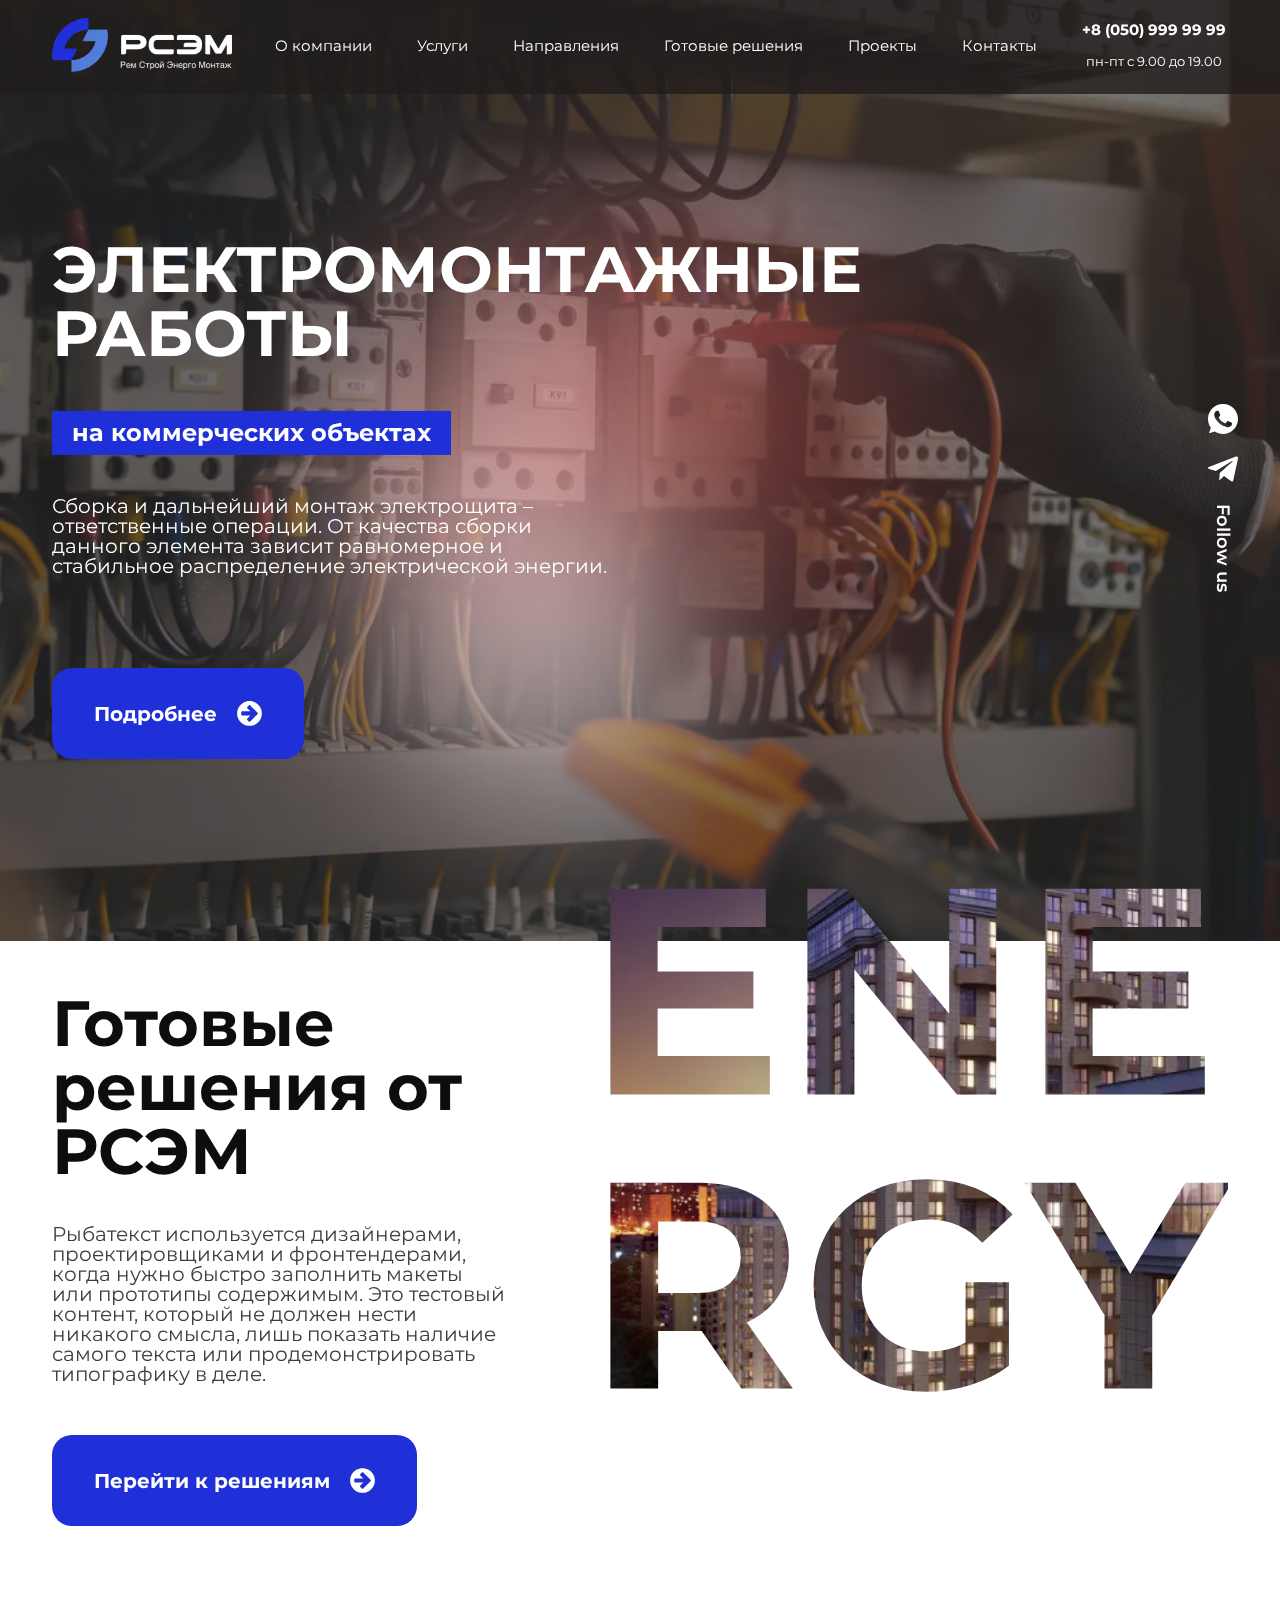
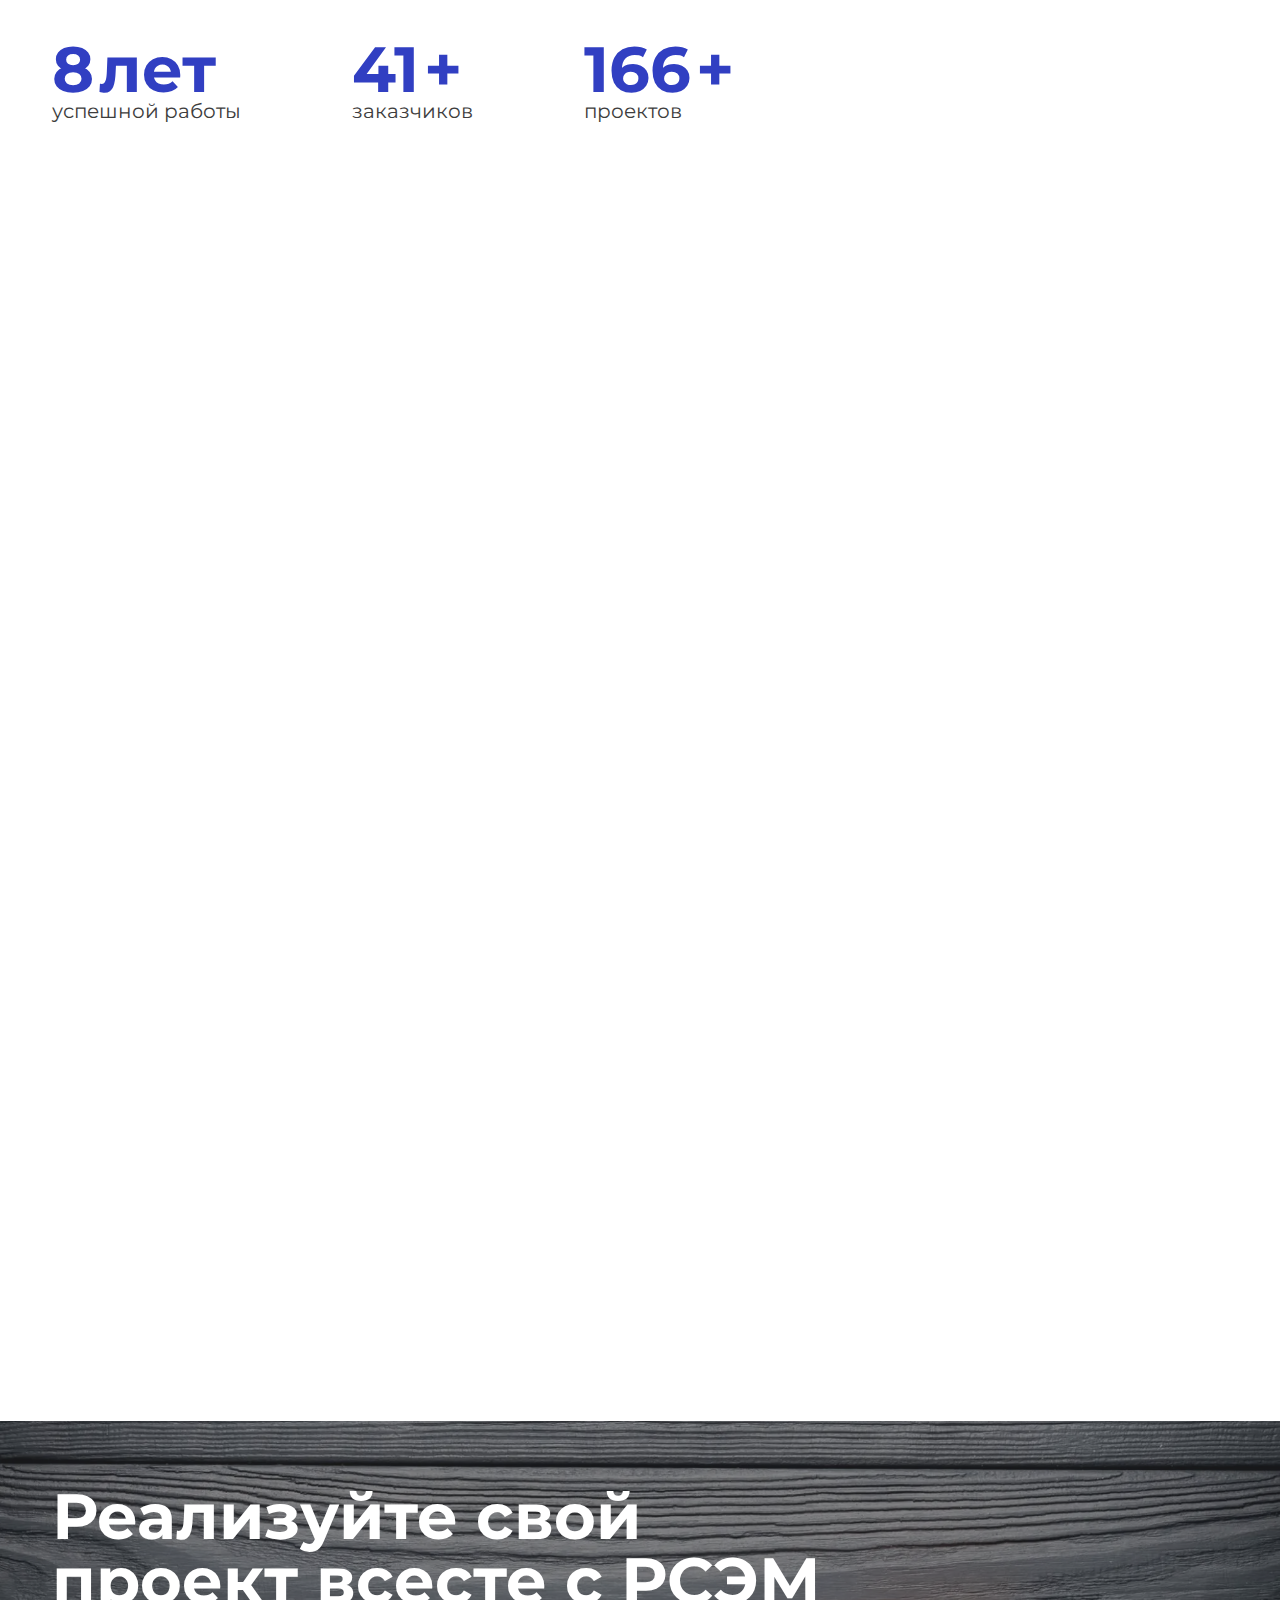
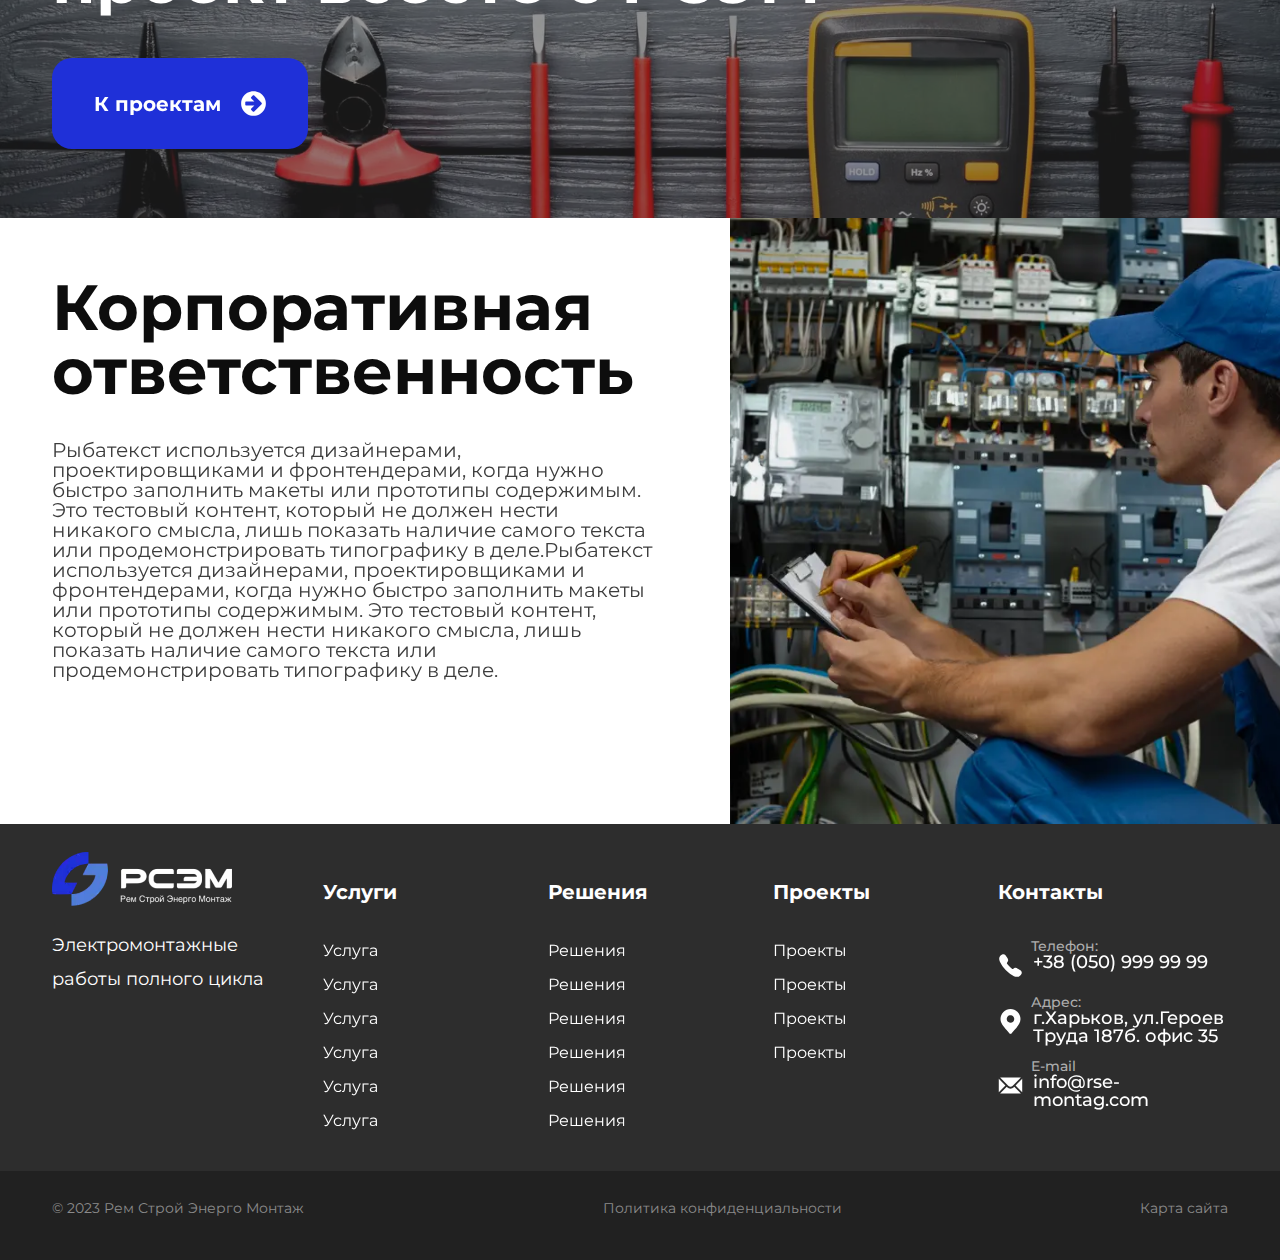
==== commit 918e6e99: "Add files via upload" ====
--- a/index.html
+++ b/index.html
@@ -10,7 +10,7 @@
 			opacity: 0;
 		}
 	</style>
-	<link rel="stylesheet" href="css/style.min.css?_v=20240906110021">
+	<link rel="stylesheet" href="css/style.min.css?_v=20240906121022">
 	<link rel="shortcut icon" href="favicon.ico">
 	<!-- <meta name="robots" content="noindex, nofollow"> -->
 	<meta name="viewport" content="width=device-width, initial-scale=1.0">
@@ -43,7 +43,7 @@
 		<main class="page">
 			<section data-prlx-parent class="page__main main">
 				<div data-prlx class="main__container">
-					<h1 class="main__title">Электромонтажные<br> работы</h1>
+					<h1 class="main__title">Электромонтажные<br>работы</h1>
 					<div class="main__label">на коммерческих объектах</div>
 					<div class="main__text text">
 						<p>
@@ -106,7 +106,7 @@
 							</div>
 						</div>
 					</div>
-					<div data-watch data-watch-once data-watch-threshold="0.1" class="solutions__items">
+					<div data-watch data-watch-once class="solutions__items">
 						<div class="solutions__item">
 							<img src="img/solutions/image01.webp " alt="Image">
 							<a href="panel-equipment.html" class="solutions__link"><span class="">Кабельнесущие проблемы</span><span><svg>
@@ -299,7 +299,7 @@
 			</div>
 		</footer>
 	</div>
-	<script src="js/app.min.js?_v=20240906110021"></script>
+	<script src="js/app.min.js?_v=20240906121022"></script>
 </body>
 
 </html>--- a/css/style.min.css
+++ b/css/style.min.css
@@ -1 +1 @@
-@import url(https://fonts.googleapis.com/css?family=Montserrat:regular,500,600,700&display=swap);*{padding:0;margin:0;border:0}*,*::after,*::before{box-sizing:border-box}*::after,*::before{display:inline-block}body,html{height:100%;min-width:320px}body{color:#3d3d3d;line-height:1;font-family:Montserrat;font-size:1.25rem;-ms-text-size-adjust:100%;-moz-text-size-adjust:100%;-webkit-text-size-adjust:100%;-webkit-font-smoothing:antialiased;-moz-osx-font-smoothing:grayscale}button,input,textarea{font-family:Montserrat;font-size:inherit;line-height:inherit;color:inherit;background-color:rgba(0,0,0,0)}input,textarea{width:100%}label{display:inline-block}button,option,select{cursor:pointer}a{display:inline-block;color:inherit;text-decoration:none}ul li{list-style:none}img{vertical-align:top}h1,h2,h3,h4,h5,h6{font-weight:inherit;font-size:inherit}.lock body{overflow:hidden;touch-action:none;-ms-scroll-chaining:none;overscroll-behavior:none}.loaded body{transition:all .8s;opacity:1}.wrapper{min-height:100%;display:flex;flex-direction:column;overflow:hidden}@supports (overflow:clip){.wrapper{overflow:clip}}.wrapper>main{flex:1 1 auto}.wrapper>*{min-width:0}[class*=__container]{max-width:75.375rem;margin:0 auto;padding:0 .9375rem}[class*="--gc"]{display:grid;min-width:0;grid-template-columns:.9375rem 1fr minmax(auto,73.5rem) 1fr .9375rem}[class*="--gc"]>*{min-width:0;grid-column:3/4}.icon-menu{display:none}.ibg{width:100%;height:100%;-o-object-fit:cover;object-fit:cover}.ibg--top{-o-object-position:top;object-position:top}.ibg--bottom{-o-object-position:bottom;object-position:bottom}.ibg--left{-o-object-position:left;object-position:left}.ibg--right{-o-object-position:right;object-position:right}.ibg--contain{-o-object-fit:contain;object-fit:contain}.title{font-weight:700;color:#0d0d0d}.button{border-radius:1.25rem;background:#1f30d8;font-weight:700;padding:2.0625rem 2.625rem;display:inline-flex;align-items:center;justify-content:center;gap:1.25rem;transition:background .4s}.button span{width:1.5625rem;height:1.5625rem;transition:-webkit-transform .6s;transition:transform .6s;transition:transform .6s,-webkit-transform .6s}.button svg{width:100%;height:100%}.link{cursor:pointer;text-decoration:none;border-bottom:0;position:relative;display:inline-block;-webkit-transform:translate3d(0,0,0);transform:translate3d(0,0,0);transition:color .5s,-webkit-transform 1s;transition:transform 1s,color .5s;transition:transform 1s,color .5s,-webkit-transform 1s;transition-timing-function:cubic-bezier(.2,1,.3,1)}.link::before{content:"";position:absolute;z-index:-1;top:100%;width:100%;height:1px;-webkit-transform:scale3d(0,1,1);transform:scale3d(0,1,1);-webkit-transform-origin:100% 50%;transform-origin:100% 50%;transition:-webkit-transform .5s;transition:transform .5s;transition:transform .5s,-webkit-transform .5s;transition-timing-function:cubic-bezier(.2,1,.3,1);background:#fff}.map iframe{width:100vw;height:50vh}.image-label{text-transform:uppercase;font-weight:700;background-image:url(../img/solutions/background-clip.webp);background-position:center;background-size:cover;-webkit-background-clip:text;background-clip:text;color:transparent}.header{position:absolute;width:100%;z-index:50;background:rgba(32,29,29,.8);padding-top:1.125rem;padding-bottom:1.375rem;transition:top 2s ease 0s}.header._header-scroll{position:fixed;top:-200%}.header._header-show{transition:top .8s ease 0s;top:0}.header__container{color:#fff;display:flex;gap:2.5rem;align-items:center;justify-content:space-between}.header__logo{flex-shrink:0;position:relative;z-index:50}.header__logo img{width:100%}.menu__list{display:flex;flex-wrap:wrap;-webkit-column-gap:2.8125rem;-moz-column-gap:2.8125rem;column-gap:2.8125rem;row-gap:1.25rem;align-items:center;justify-content:center}.menu__item{display:flex;flex-direction:column;justify-content:center;align-items:center}.menu__schedule{font-weight:400;font-size:.8125rem;margin-top:1.125rem}.menu__link{font-size:.9375rem}.menu__link--tell{font-weight:700}.footer__main{background-color:#2d2d2d;color:#fff;padding-top:1.75rem;padding-bottom:1.75rem}.footer__container{display:flex;-webkit-column-gap:2.5rem;-moz-column-gap:2.5rem;column-gap:2.5rem;row-gap:3.75rem;justify-content:space-between}.footer__logo{display:flex;flex-direction:column;gap:1.4375rem}.footer__logo-image img{width:100%}.footer__logo-text{line-height:187%}.footer__spollers{flex-grow:1}.footer__copy{padding-top:1.875rem;padding-bottom:2.8125rem;background-color:#212121;color:#8b8b8b}.footer__copy--link{transition:color .3s}.link-tell{white-space:nowrap}.spollers-footer{display:grid;grid-template-columns:1fr 1fr 1fr auto;gap:1.25rem}.spollers-footer__item:not(:last-child){margin-bottom:.875rem}.spollers-footer__title{cursor:default;font-weight:700;list-style:none;position:relative}.spollers-footer__title::-webkit-details-marker,.spollers-footer__title::marker{display:none}._spoller-init .spollers-footer__title{cursor:pointer}._spoller-init .spollers-footer__title::after,._spoller-init .spollers-footer__title::before{content:"";position:absolute;right:18px;top:50%;background-color:#fff;height:2px;width:8px;transition:-webkit-transform .5s ease 0s;transition:transform .5s ease 0s;transition:transform .5s ease 0s,-webkit-transform .5s ease 0s}._spoller-init .spollers-footer__title::before{-webkit-transform:translate(-75%,-50%) rotate(40deg);transform:translate(-75%,-50%) rotate(40deg)}._spoller-init .spollers-footer__title::after{-webkit-transform:translate(0,-50%) rotate(-40deg);transform:translate(0,-50%) rotate(-40deg)}._spoller-init .spollers-footer__title._spoller-active::before{-webkit-transform:translateX(-75%) rotate(-40deg);transform:translateX(-75%) rotate(-40deg)}._spoller-init .spollers-footer__title._spoller-active::after{-webkit-transform:rotate(40deg);transform:rotate(40deg)}.spollers-footer__name{color:#adadad;font-weight:500;padding-left:2.0625rem}.spollers-footer__link-contact{display:inline-flex;align-items:flex-start;gap:.625rem}.spollers-footer__link-contact span{font-weight:500}.spollers-footer__link-contact svg{max-width:1.5625rem;max-height:1.5625rem;width:100%;height:100%}.page{transition:all .5s}.page__solutions{background:#fff}.page__project{background:#fff}.menu-open .page{-webkit-filter:blur(.3125rem);filter:blur(.3125rem)}.main{overflow:hidden;background:url(../img/main/bg-image.webp) center/cover no-repeat;position:relative}.main::before{content:"";position:absolute;width:100%;height:100%;top:0;left:0;background:rgba(45,45,45,.6)}.main__container{position:relative;z-index:5;color:#fff}.main__title{font-weight:700;text-transform:uppercase}.main__label{display:inline-block;background-color:#1f30d8;font-weight:700;padding:.625rem 1.25rem}.main__text{max-width:34.6875rem}.main__sociale{position:fixed;top:50%;right:.3125rem;-webkit-transform:translateY(-50%);transform:translateY(-50%);display:flex;flex-direction:column;align-items:center}.main__sociale-link{transition:-webkit-transform .3s;transition:transform .3s;transition:transform .3s,-webkit-transform .3s}.main__sociale-link svg{width:100%;height:100%}.main__sociale-label{-webkit-writing-mode:vertical-lr;-ms-writing-mode:tb-lr;writing-mode:vertical-lr;font-weight:600}.main__decor{aspect-ratio:1/1;position:absolute;top:0;right:10%}.main__decor img{width:100%;height:100%}.solutions__items{display:grid;-webkit-column-gap:1.375rem;-moz-column-gap:1.375rem;column-gap:1.375rem;row-gap:1.625rem;grid-template-columns:repeat(3,1fr);opacity:0;-webkit-transform:translateY(10%);transform:translateY(10%)}.solutions__items._watcher-view{transition:all .8s;opacity:1;-webkit-transform:translateY(0);transform:translateY(0)}.solutions__item{overflow:hidden;position:relative;color:#fff;height:17.125rem}.solutions__item img{position:absolute;-o-object-fit:cover;object-fit:cover;width:100%;height:100%;top:0;left:0;transition:-webkit-transform .5s;transition:transform .5s;transition:transform .5s,-webkit-transform .5s}.solutions__item:nth-child(4),.solutions__item:nth-child(9){grid-column:span 2}.solutions__link{position:absolute;bottom:1.5625rem;left:1.5625rem;right:1.5625rem;font-weight:700;text-shadow:2px 2px 1px #3d3d3d}.solutions__link svg{width:1rem;height:1rem;transition:-webkit-transform .6s;transition:transform .6s;transition:transform .6s,-webkit-transform .6s;margin-left:.625rem;-webkit-filter:drop-shadow(2px 2px 1px #3d3d3d);filter:drop-shadow(2px 2px 1px #3d3d3d)}.main-solutions__body{display:grid;grid-template-columns:1fr -webkit-min-content;grid-template-columns:1fr min-content}.main-solutions__content{order:1}.main-solutions__link{color:#fff}.main-solutions__image-label{order:2;-webkit-transform:translateY(-23%);transform:translateY(-23%)}.main-solutions__counters{white-space:wrap;display:grid;grid-template-columns:repeat(3,-webkit-min-content);grid-template-columns:repeat(3,min-content)}.main-solutions__item{display:flex;flex-direction:column;align-items:flex-start}.main-solutions__inner{display:flex;gap:.3125rem;color:#313fc2;font-weight:700}.main-solutions__label{text-wrap:nowrap}.item-solutions-blue{background-color:#0018ff;padding:1.25rem 2.5rem}.item-solutions-blue__label{font-weight:700;margin-bottom:1.25rem}.item-solutions-blue__content{display:flex;gap:1.25rem;justify-content:space-between}.item-solutions-blue__inner{display:flex;gap:1.25rem;flex-direction:column;align-items:flex-start;justify-content:space-between}.item-solutions-blue__link{background-color:#fff;color:#0018ff;border:.0625rem solid #fff}.item-solutions-blue__icon{flex:0 0 24.8%}.item-solutions-blue__icon svg{width:100%;height:100%;color:#000}.project__main{overflow:hidden;padding-top:3.9375rem;padding-bottom:4.3125rem;position:relative;background:url(../img/project/bg-project.webp) center/cover no-repeat}.project__main::before{content:"";position:absolute;width:100%;height:100%;top:0;left:0;background:rgba(45,45,45,.5)}.project__container{color:#fff;position:relative}.project__title{color:#fff;max-width:48.75rem;margin-bottom:2.875rem}.project__content{overflow:hidden;position:relative}.project__text-block-title{margin-bottom:2.3125rem}.project__text-block-text{color:#3d3d3d}.project__image img{width:100%;height:100%;-o-object-fit:cover;object-fit:cover;-o-object-position:top;object-position:top}.contact{overflow:hidden;background:url(../img/contact/bg-image.webp) center/cover no-repeat;position:relative}.contact__container{position:relative;z-index:5;display:grid;grid-template-columns:auto 29.6875rem;gap:1.25rem;color:#fff}.contact__content{max-width:37.8125rem;-webkit-transform:translateX(-100%);transform:translateX(-100%);opacity:0}._watcher-view .contact__content{opacity:1;-webkit-transform:translateX(0);transform:translateX(0);transition:all .5s ease .5s}.contact__title{color:#fff;margin-bottom:.75rem}.contact__text{margin-bottom:3.125rem}.contact__item:not(:last-child){margin-bottom:2.25rem}.contact__item-label{font-weight:500;color:#8b8b8b;padding-left:2.25rem;margin-bottom:.375rem}.contact__item-link{display:inline-flex;align-items:center;gap:.625rem}.contact__item-link svg{color:#0018ff;width:1.5625rem;height:1.5625rem;transition:-webkit-transform .5s;transition:transform .5s;transition:transform .5s,-webkit-transform .5s}.contact__form{overflow:hidden;position:relative;padding:1.25rem;border-radius:1.875rem;box-shadow:0 4px 20px 0 rgba(0,0,0,.1);-webkit-transform:translateX(100%);transform:translateX(100%);opacity:0}._watcher-view .contact__form{opacity:1;-webkit-transform:translateX(0);transform:translateX(0);transition:all .5s ease .5s}.contact__form::before{content:"";position:absolute;z-index:-1;width:100%;height:100%;top:0;left:0;background:linear-gradient(180deg,rgba(229,233,236,.5) 0,rgba(229,233,236,.5) 100%);opacity:.7}.contact__form-label{font-weight:700;margin-bottom:1.875rem}.contact__form-text{margin-bottom:1.875rem}.contact__form-input{background-color:#fff;border-radius:1.875rem;margin-bottom:1.5625rem;padding:1.6875rem 2.0625rem;line-height:100%;color:#0d0d0d}.contact__form-input:invalid{outline-color:red}.contact__form-input:valid{outline-color:#0018ff}.contact__form-button{width:100%}.page__help{background:#fff}.page__sertificate{background:#fff}.about{overflow:hidden;background:url(../img/about/bg-about.webp) top/cover no-repeat;position:relative}.about__container{position:relative;z-index:5;color:#fff}.about__title{color:#fff;margin-bottom:3rem}.about__text{max-width:37.8125rem}.help__main{opacity:0;-webkit-transform:translateY(10%);transform:translateY(10%)}.help__main._watcher-view{transition:all .8s;opacity:1;-webkit-transform:translateY(0);transform:translateY(0)}.main-help__headlines{display:flex;align-items:center;justify-content:space-between;gap:1.25rem}.main-help__text{display:flex}.history-help__title{color:#0d0d0d;font-weight:700}.history-help__items{display:flex;flex-direction:column;row-gap:.3125rem;position:relative}.history-help__items::before{content:"";position:absolute;width:.25rem;border-radius:1.875rem;height:82%;top:0;left:50%;background:#d9d9d9;-webkit-transform:translateX(-50%);transform:translateX(-50%)}.history-help__item{position:relative}.history-help__item::before{content:"";position:absolute;width:.8125rem;height:.8125rem;border-radius:50%;top:0;background:#0018ff}.history-help__item:nth-child(2n-1){text-align:right;align-self:flex-start}.history-help__item:nth-child(2n-1) .history-help__item-content{opacity:0;-webkit-transform:translateX(-100%);transform:translateX(-100%)}.history-help__item:nth-child(2n-1)._watcher-view .history-help__item-content{opacity:1;-webkit-transform:translateX(0);transform:translateX(0);transition:all .8s}.history-help__item:nth-child(2n-1)::before{right:-.40625rem}.history-help__item:nth-child(2n-1) .history-help__item-content{margin-right:auto}.history-help__item:nth-child(2n){text-align:left;align-self:flex-end}.history-help__item:nth-child(2n) .history-help__item-content{opacity:0;-webkit-transform:translateX(100%);transform:translateX(100%)}.history-help__item:nth-child(2n)._watcher-view .history-help__item-content{opacity:1;-webkit-transform:translateX(0);transform:translateX(0);transition:all .8s}.history-help__item:nth-child(2n)::before{left:-.40625rem}.history-help__item:nth-child(2n) .history-help__item-content{margin-left:auto}.history-help__item-content{padding:1rem 1.875rem;border-radius:1.25rem;box-shadow:0 4px 20px 0 rgba(0,0,0,.1)}.history-help__years{color:#313fc2;font-weight:700;margin-bottom:.3125rem}.responsibility-help{display:flex;align-items:flex-start;justify-content:space-between;gap:1.75rem}.responsibility-help__content{flex:1 1 54.4%}.responsibility-help__title{margin-bottom:2.3125rem}.responsibility-help__image{flex:1 1 39.357%}.responsibility-help__image img{width:100%;height:100%;aspect-ratio:500/548;-o-object-fit:cover;object-fit:cover}.sertificate__container{opacity:0;-webkit-transform:translateY(20%);transform:translateY(20%)}._watcher-view .sertificate__container{opacity:1;-webkit-transform:translateY(0);transform:translateY(0);transition:all .8s}.sertificate__title{margin-bottom:2.875rem;width:30rem}.sertificate__slide img{width:100%;height:100%;aspect-ratio:192/253;-o-object-fit:cover;object-fit:cover}.page__completed{background:#fff}.panel{overflow:hidden;position:relative;background:url(../img/panel/bg-panel.webp) center/cover no-repeat}.panel__container{color:#fff;position:relative;z-index:5}.panel__title{color:#fff;margin-bottom:3rem}.completed__content{display:flex;-webkit-column-gap:4.5625rem;-moz-column-gap:4.5625rem;column-gap:4.5625rem;row-gap:1.25rem}.completed__counters{display:flex;gap:.625rem;flex-direction:column;justify-content:space-between}.completed__text p:not(:last-child){margin-bottom:.625rem}.completed__images-items{display:grid;grid-template-columns:repeat(3,1fr);grid-template-rows:repeat(2,1fr)}.completed__image-item{background:#1f30d8;color:#fff;display:flex;flex-direction:column;justify-content:space-between}.completed__image-item img{width:100%;height:100%;-o-object-fit:cover;object-fit:cover}.completed__image-item-title{font-weight:700;line-height:83%;margin-bottom:2.25rem}.completed__image-item-text{line-height:150%}.page__gallery{background-color:#fff}.project-page{overflow:hidden;position:relative;background:url(../img/project-page/bg-project-page.webp) center/cover no-repeat}.project-page__container{color:#fff;position:relative;z-index:5}.project-page__title{color:#fff;margin-bottom:3rem}.gallery__items{display:grid;grid-template-columns:repeat(4,1fr);grid-template-rows:repeat(2,1fr)}.gallery__item{overflow:hidden}.gallery__item img{width:100%;height:100%;-o-object-fit:cover;object-fit:cover;aspect-ratio:483/422;transition:-webkit-transform .5s;transition:transform .5s;transition:transform .5s,-webkit-transform .5s}.page__solutions-page{color:#fff}.solutions-page{overflow:hidden;background:url(../img/solution-page/bg-solution-page.webp) center/cover no-repeat;position:relative}.solutions-page__container{position:relative;z-index:5}.solutions-page__title{color:#fff;margin-bottom:3rem}.solutions-page__text{margin-bottom:3.875rem}.problem__list{display:flex}.problem__list li,.problem__list ol{list-style:none}.problem__list ol{counter-reset:ol-numbers}.problem__list li{counter-increment:ol-numbers}.problem__list li::before{content:"0" counter(ol-numbers);display:flex;align-items:center;justify-content:center;color:#fff;background:#0018ff;border-radius:50%;font-weight:700}.problem__item{opacity:0;-webkit-transform:translateX(-100%);transform:translateX(-100%)}._watcher-view .problem__item{-webkit-transform:translateX(0);transform:translateX(0);opacity:1}._watcher-view .problem__item:nth-child(1){transition:.5s}._watcher-view .problem__item:nth-child(2){transition:.5s ease .5s}._watcher-view .problem__item:nth-child(3){transition:.5s ease 1s}.problem__steps{opacity:0;-webkit-transform:translateY(20%);transform:translateY(20%)}._watcher-view .problem__steps{opacity:1;-webkit-transform:translateY(0);transform:translateY(0);transition:all .5s ease 1.5s}.item-problem{padding:.75rem;display:flex;flex-direction:column;gap:1.25rem}.item-problem__label{font-weight:700;margin-bottom:.625rem}.steps-problem{display:flex;gap:1.25rem}.steps-problem__image{width:100%;height:100%}.steps-problem__image img{width:100%;height:100%;-o-object-fit:cover;object-fit:cover;-o-object-position:center;object-position:center}.steps-problem__items{display:flex;flex-direction:column;justify-content:space-between;gap:.625rem}.steps-problem__item{background:#ededed;display:flex;padding:2.0625rem 1.375rem;gap:.8125rem}.steps-problem__icon svg{width:1.375rem;height:1.25rem;color:#313fc2}.steps-problem__label{font-weight:700;margin-bottom:1.3125rem}.result{opacity:0;-webkit-transform:translateY(20%);transform:translateY(20%)}.result._watcher-view{opacity:1;-webkit-transform:translateY(0);transform:translateY(0);transition:all .5s}.swiper{overflow:hidden}.swiper-initialized{touch-action:pan-y}.swiper-wrapper{width:100%;height:100%;box-sizing:content-box;display:flex;position:relative}.swiper-vertical .swiper-wrapper{flex-direction:column}.swiper-autoheight .swiper-wrapper{align-items:flex-start}.swiper-initialized .swiper-slide{flex-shrink:0}.swiper-android .swiper-slide,.swiper-android .swiper-wrapper{-webkit-transform:translate3d(0,0,0);transform:translate3d(0,0,0)}.swiper-button-lock{display:none!important}@font-face{font-family:lg;src:url([data-uri].webpnQRXowC/GBq51eymLRXrsXsTzXX37VlXzeVxoI6m8Gy67oBnzsB6DoQYY7GHM2fbT4oS9zON45lPnwbmww2BL0G89EnfaVPi5eJ3NZFtjc277Wb9M1A+UWG2WZyrj6PMKmLHRoH04iZLuivlsHTmm9/qYJ1r2Z90DtuKYduK6SdNZ3dRRxHAoE+l4HGM6MyIe+0se+zHEfsP4s2sqqnVdSTE/8lCVYMRVsuBVEJOvT3fa1Xr4X2iDZflVFmxyDmpu1r8b9IsVzXUB9w1/l9ccf7WCszaI1ATtUx7oRztk1dtbBcciudJAi83Vv2yaTg9uON6toxLlIM2GVxClo2eVBt5gcOHRwHLIpptC92TeKRi3MjtBkTAOaoU+6P1q364+kdgt/+xh2fRvlOf2p5xR4ut7P4s0sPwY63OguajQWuYqMjUWaA9100ya6yHdHr/BMyxN9QmGa2zjPnbZr17KTy9weKwqXYtqjcMunRkgE9kP+Refvml14hAZw8WFQGmZnnaEi0eLUQTCc+tLSphVyaUH6lAJoXjF1MDiaFSOexNCRKYW8TOkhKzDEDjPDvHHI3c5hXbQLhujhUuPmBYd+N/EaktFsDqoDo4/G0yx70s3SSuXJDIvjMNsIQ7TDqb+/sv8NHGl6BvDAMOnsCpv9PQcP9tS6N294zEnwtNdt2tfTXSz7JGwAqALmbKpr90BaeqA9tlvduWP4/xa0thZcJMNDC6XqrFuy2xGF7YaiQkN7UfhEbMaNkOxQHezh7YVFBsP9TcoybgmzhaExmpxb/78Naf89LmVWthVvvSWh3rZUWtlMFStWENDf5uqEd2LiP/M/fvWEWUntjnTynpI2ainnLdjPUIvL2uGFJvoUQy0taZvPePLqxy0lK6mUo8yp6B+WtdyyTHivdrgLZrhbvAOlWMbQEJtJZ7JuXgRLC+hwe/kb90WvW4U4/PGGRUmLk995J1loWLRhQwVCKkve4JOS8YJASY+P8KQNe/vahGNU8TJRe/eCaaG7ozsrt6Ixu623v/ck0rvlG2EYBoAh6abIxoZ9UeHoNQAiMPKv/8pIi+47EAMHcfLh7dyX8q0Po+Iap94fFob+4fr/DXr96x+j1x2dhZ0dBfRqardjBIZ+M+S6Lo6ojE+4HKF7Kz7zG+eCOkwQ98UfOirDqrckKPVz3sR8srT/gsev3H0p3Rq7wkD1JLE/XZ+2Ze5pV5eqPiqqmBkc1PQYDBvlk5MdqQff21UyInvyhyjMsHXV33tD3zaQ7Us/NKfX44qLQ/8ffOtzXIjnymRNXampDWkGDR5yOyThG2/9UXC6liWEEz0hX+uR1Xg780i4eNOSig3Fk2pSkPpBqrrmx3/+TbB2ya9ePfrGJx98H8rvjKsRQoSh/G0s8cO6bhwwUI8vUz1c21B04cscrjVV1q8zzCVJkmv/T8y21/bLszJpxeqptculJZpleUyKrPX/X3QZBL+rl+hTWuR/2At7LhYVX9BBsULaqi9LWh+6xMDLW6V65dy2gsMbszemQ96XMDvrSfRM60ceo5R/oGDXB0KrxJsTACBhbV48S4Cd5IeyAVdU5Yg+2nPGKS+XAwmOljrwpIdMmdJPexI9ndnIXUIVgety83YzRdXD6E6YvF0gVGJRMhpOyQW6xGM0Zbq7zw8AoAcWAYa7cSOsARF+Fm8DBAAYgDUq07ZSWvm3UIoAAIAfde39SB7Hz+K/xR9vAkMBg0YE8PKEChkH47+9MDggitAdAEObxnBmZAFu5C4eyMxqN/2c3ZUK2qJ+tDUvrTR/BGHDbqZplsDNZVVQjIaim4XA6TE4YLCfEdweIwAKaArx8aN1JETYMNMDEWGYZdRjMJDAB4T7+EEiwAdiBKCBlRQCfnwjEgohbttG2AYb3yS+7tWIDW1rd/6mMedAM+yEHbAvWge0XgNevwdW20Cmdfb6NXBYqm+DtZHUyUW88R/abjA/OxeYpIa9sNmNGMqHbMgd2CAZPzVuOfQFg5H275pWwx73mQMODQAAAA==) format("woff2"),url([data-uri]) format("woff");font-weight:400;font-style:normal;font-display:block}.lg-icon{font-family:lg!important;speak:never;font-style:normal;font-weight:400;font-variant:normal;text-transform:none;line-height:1;-webkit-font-smoothing:antialiased;-moz-osx-font-smoothing:grayscale}.lg-container{font-family:system-ui,-apple-system,"Segoe UI",Roboto,"Helvetica Neue",Arial,"Noto Sans","Liberation Sans",sans-serif,"Apple Color Emoji","Segoe UI Emoji","Segoe UI Symbol","Noto Color Emoji"}.lg-next,.lg-prev{background-color:rgba(0,0,0,.45);border-radius:2px;color:#999;cursor:pointer;display:block;font-size:22px;margin-top:-10px;padding:8px 10px 9px;position:absolute;top:50%;z-index:1080;outline:0;border:none}.lg-next.disabled,.lg-prev.disabled{opacity:0!important;cursor:default}.lg-next:hover:not(.disabled),.lg-prev:hover:not(.disabled){color:#fff}.lg-single-item .lg-next,.lg-single-item .lg-prev{display:none}.lg-next{right:20px}.lg-next:before{content:""}.lg-prev{left:20px}.lg-prev:after{content:""}@-webkit-keyframes lg-right-end{0%{left:0}50%{left:-30px}100%{left:0}}@keyframes lg-right-end{0%{left:0}50%{left:-30px}100%{left:0}}@-webkit-keyframes lg-left-end{0%{left:0}50%{left:30px}100%{left:0}}@keyframes lg-left-end{0%{left:0}50%{left:30px}100%{left:0}}.lg-outer.lg-right-end .lg-object{-webkit-animation:lg-right-end .3s;animation:lg-right-end .3s;position:relative}.lg-outer.lg-left-end .lg-object{-webkit-animation:lg-left-end .3s;animation:lg-left-end .3s;position:relative}.lg-toolbar{z-index:1082;left:0;position:absolute;top:0;width:100%}.lg-media-overlap .lg-toolbar{background-image:linear-gradient(0deg,rgba(0,0,0,0),rgba(0,0,0,.4))}.lg-toolbar .lg-icon{color:#999;cursor:pointer;float:right;font-size:24px;height:47px;line-height:27px;padding:10px 0;text-align:center;width:50px;text-decoration:none!important;outline:medium none;will-change:color;transition:color .2s linear;background:0 0;border:none;box-shadow:none}.lg-toolbar .lg-icon.lg-icon-18{font-size:18px}.lg-toolbar .lg-icon:hover{color:#fff}.lg-toolbar .lg-close:after{content:""}.lg-toolbar .lg-maximize{font-size:22px}.lg-toolbar .lg-maximize:after{content:""}.lg-toolbar .lg-download:after{content:""}.lg-sub-html{color:#eee;font-size:16px;padding:10px 40px;text-align:center;z-index:1080;opacity:0;transition:opacity .2s ease-out 0s}.lg-sub-html h4{margin:0;font-size:13px;font-weight:700}.lg-sub-html p{font-size:12px;margin:5px 0 0}.lg-sub-html a{color:inherit}.lg-sub-html a:hover{text-decoration:underline}.lg-media-overlap .lg-sub-html{background-image:linear-gradient(180deg,rgba(0,0,0,0),rgba(0,0,0,.6))}.lg-item .lg-sub-html{position:absolute;bottom:0;right:0;left:0}.lg-error-msg{font-size:14px;color:#999}.lg-counter{color:#999;display:inline-block;font-size:16px;padding-left:20px;padding-top:12px;height:47px;vertical-align:middle}body:not(.lg-from-hash) .lg-outer.lg-start-zoom .lg-item:not(.lg-zoomable) .lg-img-wrap,body:not(.lg-from-hash) .lg-outer.lg-start-zoom .lg-item:not(.lg-zoomable) .lg-video-cont{opacity:0;-webkit-transform:scale3d(.5,.5,.5);transform:scale3d(.5,.5,.5);will-change:transform,opacity;transition:opacity 250ms cubic-bezier(0,0,.25,1),-webkit-transform 250ms cubic-bezier(0,0,.25,1) 0s!important;transition:transform 250ms cubic-bezier(0,0,.25,1) 0s,opacity 250ms cubic-bezier(0,0,.25,1)!important;transition:transform 250ms cubic-bezier(0,0,.25,1) 0s,opacity 250ms cubic-bezier(0,0,.25,1),-webkit-transform 250ms cubic-bezier(0,0,.25,1) 0s!important}body:not(.lg-from-hash) .lg-outer.lg-start-zoom .lg-item:not(.lg-zoomable).lg-complete .lg-img-wrap,body:not(.lg-from-hash) .lg-outer.lg-start-zoom .lg-item:not(.lg-zoomable).lg-complete .lg-video-cont{opacity:1;-webkit-transform:scale3d(1,1,1);transform:scale3d(1,1,1)}.lg-group:after{content:"";display:table;clear:both}.lg-container{display:none;outline:0}.lg-container.lg-show{display:block}.lg-on{scroll-behavior:unset}.lg-hide-sub-html .lg-sub-html,.lg-next,.lg-pager-outer,.lg-prev,.lg-toolbar{opacity:0;will-change:transform,opacity;transition:opacity .25s cubic-bezier(0,0,.25,1) 0s,-webkit-transform .25s cubic-bezier(0,0,.25,1) 0s;transition:transform .25s cubic-bezier(0,0,.25,1) 0s,opacity .25s cubic-bezier(0,0,.25,1) 0s;transition:transform .25s cubic-bezier(0,0,.25,1) 0s,opacity .25s cubic-bezier(0,0,.25,1) 0s,-webkit-transform .25s cubic-bezier(0,0,.25,1) 0s}.lg-show-in .lg-next,.lg-show-in .lg-pager-outer,.lg-show-in .lg-prev,.lg-show-in .lg-toolbar{opacity:1}.lg-show-in.lg-hide-sub-html .lg-sub-html{opacity:1}.lg-show-in .lg-hide-items .lg-prev{opacity:0;-webkit-transform:translate3d(-10px,0,0);transform:translate3d(-10px,0,0)}.lg-show-in .lg-hide-items .lg-next{opacity:0;-webkit-transform:translate3d(10px,0,0);transform:translate3d(10px,0,0)}.lg-show-in .lg-hide-items .lg-toolbar{opacity:0;-webkit-transform:translate3d(0,-10px,0);transform:translate3d(0,-10px,0)}.lg-show-in .lg-hide-items.lg-hide-sub-html .lg-sub-html{opacity:0;-webkit-transform:translate3d(0,20px,0);transform:translate3d(0,20px,0)}.lg-outer{width:100%;height:100%;position:fixed;top:0;left:0;z-index:1050;text-align:left;opacity:.001;outline:0;will-change:auto;overflow:hidden;transition:opacity .15s ease 0s}.lg-outer *{box-sizing:border-box}.lg-outer.lg-zoom-from-image{opacity:1}.lg-outer.lg-visible{opacity:1}.lg-outer.lg-css3 .lg-item:not(.lg-start-end-progress).lg-current,.lg-outer.lg-css3 .lg-item:not(.lg-start-end-progress).lg-next-slide,.lg-outer.lg-css3 .lg-item:not(.lg-start-end-progress).lg-prev-slide{transition-duration:inherit!important;transition-timing-function:inherit!important}.lg-outer.lg-css3.lg-dragging .lg-item.lg-current,.lg-outer.lg-css3.lg-dragging .lg-item.lg-next-slide,.lg-outer.lg-css3.lg-dragging .lg-item.lg-prev-slide{opacity:1;transition-duration:0s!important}.lg-outer.lg-grab img.lg-object{cursor:-webkit-grab;cursor:-o-grab;cursor:-ms-grab;cursor:grab}.lg-outer.lg-grabbing img.lg-object{cursor:move;cursor:-webkit-grabbing;cursor:-o-grabbing;cursor:-ms-grabbing;cursor:grabbing}.lg-outer .lg-content{position:absolute;top:0;left:0;right:0;bottom:0}.lg-outer .lg-inner{width:100%;position:absolute;left:0;top:0;bottom:0;transition:opacity 0s;white-space:nowrap}.lg-outer .lg-item{will-change:transform,opacity;display:none!important}.lg-outer .lg-item:not(.lg-start-end-progress){background:url([data-uri]) no-repeat scroll center center rgba(0,0,0,0)}.lg-outer.lg-css3 .lg-current,.lg-outer.lg-css3 .lg-next-slide,.lg-outer.lg-css3 .lg-prev-slide{display:inline-block!important}.lg-outer.lg-css .lg-current{display:inline-block!important}.lg-outer .lg-img-wrap,.lg-outer .lg-item{display:inline-block;text-align:center;position:absolute;width:100%;height:100%}.lg-outer .lg-img-wrap:before,.lg-outer .lg-item:before{content:"";display:inline-block;height:100%;vertical-align:middle}.lg-outer .lg-img-wrap{position:absolute;left:0;right:0;top:0;bottom:0;white-space:nowrap;font-size:0}.lg-outer .lg-item.lg-complete{background-image:none}.lg-outer .lg-item.lg-current{z-index:1060}.lg-outer .lg-object{display:inline-block;vertical-align:middle;max-width:100%;max-height:100%;width:auto;height:auto;position:relative}.lg-outer .lg-empty-html .lg-sub-html,.lg-outer .lg-empty-html.lg-sub-html{display:none}.lg-outer.lg-hide-download .lg-download{opacity:.75;pointer-events:none}.lg-outer .lg-first-slide .lg-dummy-img{position:absolute;top:50%;left:50%}.lg-outer.lg-components-open:not(.lg-zoomed) .lg-components{-webkit-transform:translate3d(0,0,0);transform:translate3d(0,0,0);opacity:1}.lg-outer.lg-components-open:not(.lg-zoomed) .lg-sub-html{opacity:1;transition:opacity .2s ease-out .15s}.lg-backdrop{position:fixed;top:0;left:0;right:0;bottom:0;z-index:1040;background-color:#000;opacity:0;will-change:auto;transition:opacity 333ms ease-in 0s}.lg-backdrop.in{opacity:1}.lg-css3.lg-no-trans .lg-current,.lg-css3.lg-no-trans .lg-next-slide,.lg-css3.lg-no-trans .lg-prev-slide{transition:none 0s ease 0s!important}.lg-css3.lg-use-css3 .lg-item{-webkit-backface-visibility:hidden;backface-visibility:hidden}.lg-css3.lg-fade .lg-item{opacity:0}.lg-css3.lg-fade .lg-item.lg-current{opacity:1}.lg-css3.lg-fade .lg-item.lg-current,.lg-css3.lg-fade .lg-item.lg-next-slide,.lg-css3.lg-fade .lg-item.lg-prev-slide{transition:opacity .1s ease 0s}.lg-css3.lg-use-css3 .lg-item.lg-start-progress{transition:-webkit-transform 1s cubic-bezier(.175,.885,.32,1.275) 0s;transition:transform 1s cubic-bezier(.175,.885,.32,1.275) 0s;transition:transform 1s cubic-bezier(.175,.885,.32,1.275) 0s,-webkit-transform 1s cubic-bezier(.175,.885,.32,1.275) 0s}.lg-css3.lg-use-css3 .lg-item.lg-start-end-progress{transition:-webkit-transform 1s cubic-bezier(0,0,.25,1) 0s;transition:transform 1s cubic-bezier(0,0,.25,1) 0s;transition:transform 1s cubic-bezier(0,0,.25,1) 0s,-webkit-transform 1s cubic-bezier(0,0,.25,1) 0s}.lg-css3.lg-slide.lg-use-css3 .lg-item{opacity:0}.lg-css3.lg-slide.lg-use-css3 .lg-item.lg-prev-slide{-webkit-transform:translate3d(-100%,0,0);transform:translate3d(-100%,0,0)}.lg-css3.lg-slide.lg-use-css3 .lg-item.lg-next-slide{-webkit-transform:translate3d(100%,0,0);transform:translate3d(100%,0,0)}.lg-css3.lg-slide.lg-use-css3 .lg-item.lg-current{-webkit-transform:translate3d(0,0,0);transform:translate3d(0,0,0);opacity:1}.lg-css3.lg-slide.lg-use-css3 .lg-item.lg-current,.lg-css3.lg-slide.lg-use-css3 .lg-item.lg-next-slide,.lg-css3.lg-slide.lg-use-css3 .lg-item.lg-prev-slide{transition:opacity .1s ease 0s,-webkit-transform 1s cubic-bezier(0,0,.25,1) 0s;transition:transform 1s cubic-bezier(0,0,.25,1) 0s,opacity .1s ease 0s;transition:transform 1s cubic-bezier(0,0,.25,1) 0s,opacity .1s ease 0s,-webkit-transform 1s cubic-bezier(0,0,.25,1) 0s}.lg-container{display:none}.lg-container.lg-show{display:block}.lg-container.lg-dragging-vertical .lg-backdrop{transition-duration:0s!important}.lg-container.lg-dragging-vertical .lg-css3 .lg-item.lg-current{transition-duration:0s!important;opacity:1}.lg-inline .lg-backdrop,.lg-inline .lg-outer{position:absolute}.lg-inline .lg-backdrop{z-index:1}.lg-inline .lg-outer{z-index:2}.lg-inline .lg-maximize:after{content:""}.lg-components{-webkit-transform:translate3d(0,100%,0);transform:translate3d(0,100%,0);will-change:transform;transition:-webkit-transform .35s ease-out 0s;transition:transform .35s ease-out 0s;transition:transform .35s ease-out 0s,-webkit-transform .35s ease-out 0s;z-index:1080;position:absolute;bottom:0;right:0;left:0}@media (min-width:29.99875em){.history-help__item-content{width:92%}}@media (min-width:47.99875em){.header__menu{flex-grow:1}.footer__spollers{margin-top:1.875rem}.spollers-footer__item--contact{max-width:14.375rem}.project__text{max-width:37.8125rem}.project__text-block-text{max-width:37.8125rem}.main-help__title{max-width:25.8125rem}.history-help__item{width:50%}.panel__title{max-width:31.5625rem}.panel__text{max-width:37.8125rem}.project-page__title{max-width:31.5625rem}.project-page__text{max-width:37.8125rem}.solutions-page__text{width:78%}.problem__item:not(:last-child){border-right:.0625rem solid #b6b6b6}.steps-problem__approach{width:40%;display:flex;gap:1.25rem;flex-direction:column;justify-content:space-between}.steps-problem__items{width:56.8%}}@media (min-width:47.99875em)and (min-width:75.375em){.main-solutions__image-label{font-size:18.375rem}}@media (min-width:61.99875em){.footer__logo{max-width:14.4375rem}.solutions__link{width:60%}.project__text-block{width:55%}.project__image{position:absolute;width:50%;height:100%;top:0;left:57%}}@media (min-width:75.375em){.text{font-size:1.25rem}.title{font-size:4rem}.button{font-size:1.25rem}.header__logo{width:11.25rem}.footer__logo-image{width:11.25rem}.footer__logo-text{font-size:1.125rem}.footer__copy--link{font-size:.875rem}.spollers-footer__title{font-size:1.25rem}.spollers-footer__title{margin-bottom:2.3125rem}.spollers-footer__link{font-size:1rem}.spollers-footer__name{font-size:.875rem}.spollers-footer__link-contact span{font-size:1.125rem}.page__main{padding-top:14.5625rem}.page__main{padding-bottom:11.625rem}.page__solutions{padding-top:3.125rem}.page__solutions{padding-bottom:3.5625rem}.main__title{font-size:4rem}.main__title{margin-bottom:2.875rem}.main__label{font-size:1.5rem}.main__label{margin-bottom:2.5625rem}.main__text{margin-bottom:5.75rem}.main__sociale{gap:1.25rem}.main__sociale-link{width:1.875rem}.main__sociale-link{height:1.875rem}.main__sociale-label{font-size:1.125rem}.main__decor{width:63.5625rem}.solutions__main{margin-bottom:4.3125rem}.solutions__link{font-size:1.25rem}.main-solutions__body{-webkit-column-gap:5rem;-moz-column-gap:5rem;column-gap:5rem}.main-solutions__title{margin-bottom:2.5625rem}.main-solutions__text{margin-bottom:3.1875rem}.main-solutions__link{margin-bottom:6.9375rem}.main-solutions__counters{gap:6.9375rem}.main-solutions__inner{font-size:4rem}.main-solutions__label{font-size:1.25rem}.item-solutions-blue__label{font-size:2.25rem}.project__text{margin-bottom:3.5625rem}.project__text-block{padding-top:3.5625rem}.project__text-block{padding-bottom:5.4375rem}.project__text-block-text{margin-bottom:3.5625rem}.page__contact{padding-top:11.4375rem}.page__contact{padding-bottom:7.5625rem}.contact__item-label{font-size:.875rem}.contact__form-label{font-size:2rem}.contact__form-input{font-size:1.25rem}.page__about{padding-top:11.6875rem}.page__about{padding-bottom:16.6875rem}.page__help{padding-top:3.5rem}.page__help{padding-bottom:3.5rem}.page__sertificate{padding-top:2.875rem}.page__sertificate{padding-bottom:4rem}.help__main{margin-bottom:3.4375rem}.help__history{margin-bottom:8.9375rem}.main-help__headlines{margin-bottom:4.5rem}.main-help__label{font-size:12.5rem}.main-help__text{gap:3.125rem}.history-help__title{font-size:2.5rem}.history-help__title{margin-bottom:4.5rem}.history-help__items{margin-left:2.0625rem}.history-help__items{margin-right:2.0625rem}.history-help__years{font-size:1.5rem}.page__panel{padding-top:11.6875rem}.page__panel{padding-bottom:9.5625rem}.page__completed{padding-top:4.625rem}.completed__content{padding-bottom:3rem}.completed__title{margin-bottom:4rem}.completed__image-item-title{font-size:2.25rem}.completed__image-item-title{padding-top:3.4375rem}.completed__image-item-title{padding-left:4.0625rem}.completed__image-item-title{padding-right:4.0625rem}.completed__image-item-text{padding-bottom:3.4375rem}.completed__image-item-text{padding-left:4.0625rem}.completed__image-item-text{padding-right:4.0625rem}.page__project-page{padding-top:11.6875rem}.page__project-page{padding-bottom:9.5625rem}.page__gallery{padding-top:3.125rem}.gallery__title{padding-bottom:3.5rem}.page__solutions-page{padding-top:11.6875rem}.page__solutions-page{padding-bottom:9.5625rem}.problem__container{padding-top:2.3125rem}.problem__container{padding-bottom:2.3125rem}.problem__title{margin-bottom:6.25rem}.problem__list{margin-bottom:4.0625rem}.problem__list li::before{width:3.5rem}.problem__list li::before{height:3.5rem}.problem__list li::before{font-size:1.5rem}.item-problem__label{font-size:1.25rem}.steps-problem__image{margin-bottom:1.875rem}.steps-problem__label{font-size:1.5rem}.result__container{padding-top:2.3125rem}.result__container{padding-bottom:2.3125rem}}@media (max-width:20em){.text{font-size:.875rem}.title{font-size:2rem}.button{font-size:1rem}.header__logo{width:7.5rem}.footer__logo-image{width:7.5rem}.footer__logo-text{font-size:1rem}.footer__copy--link{font-size:.75rem}.spollers-footer__title{font-size:1.125rem}.spollers-footer__title{margin-bottom:.9375rem}.spollers-footer__link{font-size:.875rem}.spollers-footer__name{font-size:.75rem}.spollers-footer__link-contact span{font-size:.875rem}.page__main{padding-top:10rem}.page__main{padding-bottom:6.25rem}.page__solutions{padding-top:1.875rem}.page__solutions{padding-bottom:1.875rem}.main__title{font-size:1.25rem}.main__title{margin-bottom:1.25rem}.main__label{font-size:.75rem}.main__label{margin-bottom:1.25rem}.main__text{margin-bottom:2.5rem}.main__sociale{gap:.625rem}.main__sociale-link{width:.9375rem}.main__sociale-link{height:.9375rem}.main__sociale-label{font-size:.75rem}.main__decor{width:18.75rem}.solutions__main{margin-bottom:1.875rem}.solutions__link{font-size:1rem}.main-solutions__body{-webkit-column-gap:1.25rem;-moz-column-gap:1.25rem;column-gap:1.25rem}.main-solutions__title{margin-bottom:1.25rem}.main-solutions__text{margin-bottom:1.5625rem}.main-solutions__link{margin-bottom:1.875rem}.main-solutions__counters{gap:1.25rem}.main-solutions__inner{font-size:1.875rem}.main-solutions__label{font-size:.75rem}.item-solutions-blue__label{font-size:1.5rem}.project__text{margin-bottom:1.25rem}.project__text-block{padding-top:1.25rem}.project__text-block{padding-bottom:1.25rem}.project__text-block-text{margin-bottom:1.25rem}.page__contact{padding-top:6.25rem}.page__contact{padding-bottom:5rem}.contact__item-label{font-size:.75rem}.contact__form-label{font-size:1.25rem}.contact__form-input{font-size:1rem}.page__about{padding-top:6.25rem}.page__about{padding-bottom:7.5rem}.page__help{padding-top:1.25rem}.page__sertificate{padding-top:1.25rem}.page__sertificate{padding-bottom:1.25rem}.help__main{margin-bottom:1.25rem}.help__history{margin-bottom:3.125rem}.main-help__headlines{margin-bottom:1.875rem}.main-help__label{font-size:5rem}.main-help__text{gap:1.25rem}.history-help__title{font-size:1.25rem}.history-help__title{margin-bottom:1.875rem}.history-help__years{font-size:1.125rem}.page__panel{padding-top:6.25rem}.page__panel{padding-bottom:5rem}.page__completed{padding-top:1.25rem}.completed__content{padding-bottom:1.25rem}.completed__title{margin-bottom:1.25rem}.completed__image-item-title{font-size:1.125rem}.completed__image-item-title{padding-top:1.25rem}.completed__image-item-title{padding-left:1.25rem}.completed__image-item-title{padding-right:1.25rem}.completed__image-item-text{padding-bottom:1.25rem}.completed__image-item-text{padding-left:1.25rem}.completed__image-item-text{padding-right:1.25rem}.page__project-page{padding-top:6.25rem}.page__project-page{padding-bottom:5rem}.page__gallery{padding-top:1.25rem}.gallery__title{padding-bottom:1.25rem}.page__solutions-page{padding-top:6.25rem}.page__solutions-page{padding-bottom:5rem}.problem__container{padding-top:1.25rem}.problem__container{padding-bottom:1.25rem}.problem__title{margin-bottom:1.25rem}.problem__list{margin-bottom:1.25rem}.problem__list li::before{width:2.5rem}.problem__list li::before{height:2.5rem}.problem__list li::before{font-size:1.125rem}.item-problem__label{font-size:.875rem}.steps-problem__image{margin-bottom:1.25rem}.steps-problem__label{font-size:1.125rem}.result__container{padding-top:1.25rem}.result__container{padding-bottom:1.25rem}}@media (max-width:61.99875em){.footer__container{flex-direction:column}.solutions__items{grid-template-columns:repeat(2,1fr)}.solutions__item:nth-child(1),.solutions__item:nth-child(10){grid-column:span 2}.project__image{margin-left:-.9375rem;margin-right:-.9375rem;max-height:21.875rem}.contact__container{grid-template-columns:auto}.history-help__items{margin-left:.0000000625rem}.history-help__items{margin-right:.0000000625rem}.completed__images-items{grid-template-columns:repeat(2,1fr);grid-template-rows:repeat(3,1fr)}}@media (max-width:47.99875em){.menu__body{position:fixed;width:100%;height:100%;left:0;top:-100%;overflow:auto;padding:6rem .9375rem 1.875rem 1.875rem;transition:top .3s;background:rgba(32,29,29,.8)}.menu__body::before{content:"";position:fixed;width:100%;height:4.75rem;left:0;top:-100%;transition:top .3s;z-index:2;background:rgba(32,29,29,.8)}.menu-open .menu__body{top:0;transition:top .3s}.menu-open .menu__body::before{top:0;transition:top .3s}.menu__list{flex-direction:column}.menu__link{font-size:1.5625rem}.icon-menu{display:block;position:relative;width:1.875rem;height:1.125rem;z-index:5}.icon-menu span,.icon-menu::after,.icon-menu::before{content:"";transition:all .3s ease 0s;right:0;position:absolute;width:100%;height:.125rem;background-color:#fff}.icon-menu::before{top:0}.icon-menu::after{bottom:0}.icon-menu span{top:calc(50% - .0625rem)}.menu-open .icon-menu span{width:0}.menu-open .icon-menu::before{top:calc(50% - .0625rem);-webkit-transform:rotate(-45deg);transform:rotate(-45deg)}.menu-open .icon-menu::after{bottom:calc(50% - .0625rem);-webkit-transform:rotate(45deg);transform:rotate(45deg)}.menu__link{font-size:1.5625rem}.menu__link span{font-size:1.25rem}.spollers-footer{grid-template-columns:repeat(1,1fr)}.main__sociale{display:none}.solutions__items{grid-template-columns:repeat(1,1fr)}.solutions__item:nth-child(1),.solutions__item:nth-child(10),.solutions__item:nth-child(4),.solutions__item:nth-child(9){grid-column:span 1}.main-solutions__body{grid-template-columns:1fr}.main-solutions__content{order:2;-webkit-transform:translateY(-10%);transform:translateY(-10%)}.main-solutions__image-label{-webkit-transform:translateY(-26%);transform:translateY(-26%);order:1}.page__help{padding-bottom:0}.main-help__headlines{flex-direction:column-reverse}.main-help__title{text-align:center}.history-help__title{text-align:center}.history-help__items::before{display:none}.history-help__item{max-width:34.25rem}.history-help__item::before{display:none}.responsibility-help{flex-direction:column}.responsibility-help__title{text-align:center}.responsibility-help__image{margin-left:-.9375rem;margin-right:-.9375rem}.responsibility-help__image img{aspect-ratio:500/300}.sertificate__title{width:100%;text-align:center}.sertificate__slider{margin-left:-.9375rem;margin-right:-.9375rem}.completed__content{flex-direction:column}.completed__counters{flex-direction:row}.completed__images-items{grid-template-columns:repeat(1,1fr);grid-template-rows:repeat(6,1fr)}.gallery__items{grid-template-columns:repeat(2,1fr);grid-template-rows:repeat(4,1fr)}.problem__list{flex-direction:column}.steps-problem{flex-direction:column}.steps-problem__image img{aspect-ratio:640/420}}@media (max-width:47.99875em)and (any-hover:none){.icon-menu{cursor:default}}@media (max-width:29.99875em){.button{width:100%}.item-solutions-blue{height:auto}.item-solutions-blue__content{flex-direction:column-reverse}.item-solutions-blue__text{text-align:center}.main-help__text{flex-direction:column}}@media (min-width:20em)and (max-width:75.375em){.text{font-size:clamp(.875rem ,.7395598194rem + .6772009029vw ,1.25rem)}.title{font-size:clamp(2rem ,1.2776523702rem + 3.611738149vw ,4rem)}.button{font-size:clamp(1rem ,.9097065463rem + .4514672686vw ,1.25rem)}.header__logo{width:clamp(7.5rem ,6.1455981941rem + 6.7720090293vw ,11.25rem)}.footer__logo-image{width:clamp(7.5rem ,6.1455981941rem + 6.7720090293vw ,11.25rem)}.footer__logo-text{font-size:clamp(1rem ,.9548532731rem + .2257336343vw ,1.125rem)}.footer__copy--link{font-size:clamp(.75rem ,.7048532731rem + .2257336343vw ,.875rem)}.spollers-footer__title{font-size:clamp(1.125rem ,1.0798532731rem + .2257336343vw ,1.25rem)}.spollers-footer__title{margin-bottom:clamp(.9375rem ,.4408860045rem + 2.4830699774vw ,2.3125rem)}.spollers-footer__link{font-size:clamp(.875rem ,.8298532731rem + .2257336343vw ,1rem)}.spollers-footer__name{font-size:clamp(.75rem ,.7048532731rem + .2257336343vw ,.875rem)}.spollers-footer__link-contact span{font-size:clamp(.875rem ,.7847065463rem + .4514672686vw ,1.125rem)}.page__main{padding-top:clamp(10rem ,8.3521444695rem + 8.2392776524vw ,14.5625rem)}.page__main{padding-bottom:clamp(6.25rem ,4.3086907449rem + 9.7065462754vw ,11.625rem)}.page__solutions{padding-top:clamp(1.875rem ,1.4235327314rem + 2.2573363431vw ,3.125rem)}.page__solutions{padding-bottom:clamp(1.875rem ,1.2655191874rem + 3.0474040632vw ,3.5625rem)}.main__title{font-size:clamp(1.25rem ,.256772009rem + 4.9661399549vw ,4rem)}.main__title{margin-bottom:clamp(1.25rem ,.6630925508rem + 2.934537246vw ,2.875rem)}.main__label{font-size:clamp(.75rem ,.4791196388rem + 1.3544018059vw ,1.5rem)}.main__label{margin-bottom:clamp(1.25rem ,.7759593679rem + 2.3702031603vw ,2.5625rem)}.main__text{margin-bottom:clamp(2.5rem ,1.3261851016rem + 5.8690744921vw ,5.75rem)}.main__sociale{gap:clamp(.625rem ,.3992663657rem + 1.1286681716vw ,1.25rem)}.main__sociale-link{width:clamp(.9375rem ,.5988995485rem + 1.6930022573vw ,1.875rem)}.main__sociale-link{height:clamp(.9375rem ,.5988995485rem + 1.6930022573vw ,1.875rem)}.main__sociale-label{font-size:clamp(.75rem ,.6145598194rem + .6772009029vw ,1.125rem)}.main__decor{width:clamp(18.75rem ,2.5648984199rem + 80.9255079007vw ,63.5625rem)}.solutions__main{margin-bottom:clamp(1.875rem ,.9946388262rem + 4.4018058691vw ,4.3125rem)}.solutions__link{font-size:clamp(1rem ,.9097065463rem + .4514672686vw ,1.25rem)}.main-solutions__body{-webkit-column-gap:clamp(1.25rem ,-.1044018059rem + 6.7720090293vw ,5rem);-moz-column-gap:clamp(1.25rem ,-.1044018059rem + 6.7720090293vw ,5rem);column-gap:clamp(1.25rem ,-.1044018059rem + 6.7720090293vw ,5rem)}.main-solutions__title{margin-bottom:clamp(1.25rem ,.7759593679rem + 2.3702031603vw ,2.5625rem)}.main-solutions__text{margin-bottom:clamp(1.5625rem ,.9755925508rem + 2.934537246vw ,3.1875rem)}.main-solutions__link{margin-bottom:clamp(1.875rem ,.0465575621rem + 9.1422121896vw ,6.9375rem)}.main-solutions__counters{gap:clamp(1.25rem ,-.8041760722rem + 10.2708803612vw ,6.9375rem)}.main-solutions__inner{font-size:clamp(1.875rem ,1.1075056433rem + 3.8374717833vw ,4rem)}.main-solutions__label{font-size:clamp(.75rem ,.5694130926rem + .9029345372vw ,1.25rem)}.item-solutions-blue__label{font-size:clamp(1.5rem ,1.2291196388rem + 1.3544018059vw ,2.25rem)}.project__text{margin-bottom:clamp(1.25rem ,.414785553rem + 4.1760722348vw ,3.5625rem)}.project__text-block{padding-top:clamp(1.25rem ,.414785553rem + 4.1760722348vw ,3.5625rem)}.project__text-block{padding-bottom:clamp(1.25rem ,-.2624153499rem + 7.5620767494vw ,5.4375rem)}.project__text-block-text{margin-bottom:clamp(1.25rem ,.414785553rem + 4.1760722348vw ,3.5625rem)}.page__contact{padding-top:clamp(6.25rem ,4.3764108352rem + 9.3679458239vw ,11.4375rem)}.page__contact{padding-bottom:clamp(5rem ,4.0744920993rem + 4.6275395034vw ,7.5625rem)}.contact__item-label{font-size:clamp(.75rem ,.7048532731rem + .2257336343vw ,.875rem)}.contact__form-label{font-size:clamp(1.25rem ,.9791196388rem + 1.3544018059vw ,2rem)}.contact__form-input{font-size:clamp(1rem ,.9097065463rem + .4514672686vw ,1.25rem)}.page__about{padding-top:clamp(6.25rem ,4.2861173815rem + 9.8194130926vw ,11.6875rem)}.page__about{padding-bottom:clamp(7.5rem ,4.1817155756rem + 16.5914221219vw ,16.6875rem)}.page__help{padding-top:clamp(1.25rem ,.4373589165rem + 4.0632054176vw ,3.5rem)}.page__sertificate{padding-top:clamp(1.25rem ,.6630925508rem + 2.934537246vw ,2.875rem)}.page__sertificate{padding-bottom:clamp(1.25rem ,.256772009rem + 4.9661399549vw ,4rem)}.help__main{margin-bottom:clamp(1.25rem ,.4599322799rem + 3.9503386005vw ,3.4375rem)}.help__history{margin-bottom:clamp(3.125rem ,1.0256772009rem + 10.4966139955vw ,8.9375rem)}.main-help__headlines{margin-bottom:clamp(1.875rem ,.9269187359rem + 4.7404063205vw ,4.5rem)}.main-help__label{font-size:clamp(5rem ,2.2911963883rem + 13.5440180587vw ,12.5rem)}.main-help__text{gap:clamp(1.25rem ,.5727990971rem + 3.3860045147vw ,3.125rem)}.history-help__title{font-size:clamp(1.25rem ,.7985327314rem + 2.2573363431vw ,2.5rem)}.history-help__title{margin-bottom:clamp(1.875rem ,.9269187359rem + 4.7404063205vw ,4.5rem)}.history-help__years{font-size:clamp(1.125rem ,.9895598194rem + .6772009029vw ,1.5rem)}.page__panel{padding-top:clamp(6.25rem ,4.2861173815rem + 9.8194130926vw ,11.6875rem)}.page__panel{padding-bottom:clamp(5rem ,3.3521444695rem + 8.2392776524vw ,9.5625rem)}.page__completed{padding-top:clamp(1.25rem ,.0310383747rem + 6.0948081264vw ,4.625rem)}.completed__content{padding-bottom:clamp(1.25rem ,.6179458239rem + 3.1602708804vw ,3rem)}.completed__title{margin-bottom:clamp(1.25rem ,.256772009rem + 4.9661399549vw ,4rem)}.completed__image-item-title{font-size:clamp(1.125rem ,.7186794582rem + 2.0316027088vw ,2.25rem)}.completed__image-item-title{padding-top:clamp(1.25rem ,.4599322799rem + 3.9503386005vw ,3.4375rem)}.completed__image-item-title{padding-left:clamp(1.25rem ,.2341986456rem + 5.079006772vw ,4.0625rem)}.completed__image-item-title{padding-right:clamp(1.25rem ,.2341986456rem + 5.079006772vw ,4.0625rem)}.completed__image-item-text{padding-bottom:clamp(1.25rem ,.4599322799rem + 3.9503386005vw ,3.4375rem)}.completed__image-item-text{padding-left:clamp(1.25rem ,.2341986456rem + 5.079006772vw ,4.0625rem)}.completed__image-item-text{padding-right:clamp(1.25rem ,.2341986456rem + 5.079006772vw ,4.0625rem)}.page__project-page{padding-top:clamp(6.25rem ,4.2861173815rem + 9.8194130926vw ,11.6875rem)}.page__project-page{padding-bottom:clamp(5rem ,3.3521444695rem + 8.2392776524vw ,9.5625rem)}.page__gallery{padding-top:clamp(1.25rem ,.5727990971rem + 3.3860045147vw ,3.125rem)}.gallery__title{padding-bottom:clamp(1.25rem ,.4373589165rem + 4.0632054176vw ,3.5rem)}.page__solutions-page{padding-top:clamp(6.25rem ,4.2861173815rem + 9.8194130926vw ,11.6875rem)}.page__solutions-page{padding-bottom:clamp(5rem ,3.3521444695rem + 8.2392776524vw ,9.5625rem)}.problem__container{padding-top:clamp(1.25rem ,.8662528217rem + 1.9187358916vw ,2.3125rem)}.problem__container{padding-bottom:clamp(1.25rem ,.8662528217rem + 1.9187358916vw ,2.3125rem)}.problem__title{margin-bottom:clamp(1.25rem ,-.5558690745rem + 9.0293453725vw ,6.25rem)}.problem__list{margin-bottom:clamp(1.25rem ,.2341986456rem + 5.079006772vw ,4.0625rem)}.problem__list li::before{width:clamp(2.5rem ,2.1388261851rem + 1.8058690745vw ,3.5rem)}.problem__list li::before{height:clamp(2.5rem ,2.1388261851rem + 1.8058690745vw ,3.5rem)}.problem__list li::before{font-size:clamp(1.125rem ,.9895598194rem + .6772009029vw ,1.5rem)}.item-problem__label{font-size:clamp(.875rem ,.7395598194rem + .6772009029vw ,1.25rem)}.steps-problem__image{margin-bottom:clamp(1.25rem ,1.0242663657rem + 1.1286681716vw ,1.875rem)}.steps-problem__label{font-size:clamp(1.125rem ,.9895598194rem + .6772009029vw ,1.5rem)}.result__container{padding-top:clamp(1.25rem ,.8662528217rem + 1.9187358916vw ,2.3125rem)}.result__container{padding-bottom:clamp(1.25rem ,.8662528217rem + 1.9187358916vw ,2.3125rem)}}@media (max-width:47.99875em)and (min-width:18.125em)and (max-width:75.375em){.main-solutions__image-label{font-size:clamp(7.5rem ,4.3340611354rem + 17.4672489083vw ,17.5rem)}}@media (min-width:47.99875em)and (min-width:47.99875em)and (max-width:75.375em){.main-solutions__image-label{font-size:clamp(7.5rem ,-11.5671259303rem + 39.7242135062vw ,18.375rem)}}@media (min-width:47.99875em)and (max-width:47.99875em){.main-solutions__image-label{font-size:7.5rem}}@media (min-width:47.99875em)and (max-width:75.375em){.page__help{padding-bottom:clamp(1.25rem ,-2.6949226063rem + 8.2188027944vw ,3.5rem)}}@media (min-width:61.99875em)and (max-width:75.375em){.history-help__items{margin-left:clamp(.0000000625rem ,-9.559661128rem + 15.4191192412vw ,2.0625rem)}.history-help__items{margin-right:clamp(.0000000625rem ,-9.559661128rem + 15.4191192412vw ,2.0625rem)}}@media (any-hover:hover){.button:hover{background:#0018ff}.button:hover span{-webkit-transform:scale(1.2);transform:scale(1.2)}.link:hover{opacity:1;-webkit-transform:translate3d(0,0,0);transform:translate3d(0,0,0)}.link:hover::before{-webkit-transform:scale3d(1,1,1);transform:scale3d(1,1,1);-webkit-transform-origin:0 50%;transform-origin:0 50%;transition-timing-function:ease-out}.footer__copy--link:hover{color:rgba(139,139,139,.7960784314)}.main__sociale-link:hover{-webkit-transform:scale(1.2);transform:scale(1.2)}.solutions__item:hover img{-webkit-transform:scale(1.1);transform:scale(1.1)}.solutions__link:hover{text-decoration-line:underline;text-underline-offset:.125rem}.solutions__link:hover svg{-webkit-transform:scale(1.2);transform:scale(1.2)}.item-solutions-blue__link:hover{background-color:#0018ff;color:#fff}.contact__item-link:hover svg{-webkit-transform:scale(1.2);transform:scale(1.2)}.gallery__item:hover img{-webkit-transform:scale(1.1);transform:scale(1.1)}}+@import url(https://fonts.googleapis.com/css?family=Montserrat:regular,500,600,700&display=swap);*{padding:0;margin:0;border:0}*,*::after,*::before{box-sizing:border-box}*::after,*::before{display:inline-block}body,html{height:100%;min-width:320px}body{color:#3d3d3d;line-height:1;font-family:Montserrat;font-size:1.25rem;-ms-text-size-adjust:100%;-moz-text-size-adjust:100%;-webkit-text-size-adjust:100%;-webkit-font-smoothing:antialiased;-moz-osx-font-smoothing:grayscale}button,input,textarea{font-family:Montserrat;font-size:inherit;line-height:inherit;color:inherit;background-color:rgba(0,0,0,0)}input,textarea{width:100%}label{display:inline-block}button,option,select{cursor:pointer}a{display:inline-block;color:inherit;text-decoration:none}ul li{list-style:none}img{vertical-align:top}h1,h2,h3,h4,h5,h6{font-weight:inherit;font-size:inherit}.lock body{overflow:hidden;touch-action:none;-ms-scroll-chaining:none;overscroll-behavior:none}.loaded body{transition:all .8s;opacity:1}.wrapper{min-height:100%;display:flex;flex-direction:column;overflow:hidden}@supports (overflow:clip){.wrapper{overflow:clip}}.wrapper>main{flex:1 1 auto}.wrapper>*{min-width:0}[class*=__container]{max-width:75.375rem;margin:0 auto;padding:0 .9375rem}[class*="--gc"]{display:grid;min-width:0;grid-template-columns:.9375rem 1fr minmax(auto,73.5rem) 1fr .9375rem}[class*="--gc"]>*{min-width:0;grid-column:3/4}.icon-menu{display:none}.ibg{width:100%;height:100%;-o-object-fit:cover;object-fit:cover}.ibg--top{-o-object-position:top;object-position:top}.ibg--bottom{-o-object-position:bottom;object-position:bottom}.ibg--left{-o-object-position:left;object-position:left}.ibg--right{-o-object-position:right;object-position:right}.ibg--contain{-o-object-fit:contain;object-fit:contain}.title{font-weight:700;color:#0d0d0d}.button{border-radius:1.25rem;background:#1f30d8;font-weight:700;padding-left:2.625rem;padding-right:2.625rem;display:inline-flex;align-items:center;justify-content:center;gap:1.25rem;transition:background .4s}.button span{width:1.5625rem;height:1.5625rem;transition:-webkit-transform .6s;transition:transform .6s;transition:transform .6s,-webkit-transform .6s}.button svg{width:100%;height:100%}.link{cursor:pointer;text-decoration:none;border-bottom:0;position:relative;display:inline-block;-webkit-transform:translate3d(0,0,0);transform:translate3d(0,0,0);transition:color .5s,-webkit-transform 1s;transition:transform 1s,color .5s;transition:transform 1s,color .5s,-webkit-transform 1s;transition-timing-function:cubic-bezier(.2,1,.3,1)}.link::before{content:"";position:absolute;z-index:-1;top:100%;width:100%;height:1px;-webkit-transform:scale3d(0,1,1);transform:scale3d(0,1,1);-webkit-transform-origin:100% 50%;transform-origin:100% 50%;transition:-webkit-transform .5s;transition:transform .5s;transition:transform .5s,-webkit-transform .5s;transition-timing-function:cubic-bezier(.2,1,.3,1);background:#fff}.map iframe{width:100vw;height:50vh}.image-label{text-transform:uppercase;font-weight:700;background-image:url(../img/solutions/background-clip.webp);background-position:center;background-size:cover;-webkit-background-clip:text;background-clip:text;color:transparent}.header{position:absolute;width:100%;z-index:50;background:rgba(32,29,29,.8);padding-top:1.125rem;padding-bottom:1.375rem;transition:top 2s ease 0s}.header._header-scroll{position:fixed;top:-200%}.header._header-show{transition:top .8s ease 0s;top:0}.header__container{color:#fff;display:flex;gap:2.5rem;align-items:center;justify-content:space-between}.header__logo{flex-shrink:0;position:relative;z-index:50}.header__logo img{width:100%}.menu__list{display:flex;flex-wrap:wrap;-webkit-column-gap:2.8125rem;-moz-column-gap:2.8125rem;column-gap:2.8125rem;row-gap:1.25rem;align-items:center;justify-content:center}.menu__item{display:flex;flex-direction:column;justify-content:center;align-items:center}.menu__schedule{font-weight:400;font-size:.8125rem;margin-top:1.125rem}.menu__link{font-size:.9375rem}.menu__link--tell{font-weight:700}.footer__main{background-color:#2d2d2d;color:#fff;padding-top:1.75rem;padding-bottom:1.75rem}.footer__container{display:flex;-webkit-column-gap:2.5rem;-moz-column-gap:2.5rem;column-gap:2.5rem;row-gap:3.75rem;justify-content:space-between}.footer__logo{display:flex;flex-direction:column;gap:1.4375rem}.footer__logo-image img{width:100%}.footer__logo-text{line-height:187%}.footer__spollers{flex-grow:1}.footer__copy{padding-top:1.875rem;padding-bottom:2.8125rem;background-color:#212121;color:#8b8b8b}.footer__copy--link{transition:color .3s}.link-tell{white-space:nowrap}.spollers-footer{display:grid;grid-template-columns:1fr 1fr 1fr auto;gap:1.25rem}.spollers-footer__item:not(:last-child){margin-bottom:.875rem}.spollers-footer__title{cursor:default;font-weight:700;list-style:none;position:relative}.spollers-footer__title::-webkit-details-marker,.spollers-footer__title::marker{display:none}._spoller-init .spollers-footer__title{cursor:pointer}._spoller-init .spollers-footer__title::after,._spoller-init .spollers-footer__title::before{content:"";position:absolute;right:18px;top:50%;background-color:#fff;height:2px;width:8px;transition:-webkit-transform .5s ease 0s;transition:transform .5s ease 0s;transition:transform .5s ease 0s,-webkit-transform .5s ease 0s}._spoller-init .spollers-footer__title::before{-webkit-transform:translate(-75%,-50%) rotate(40deg);transform:translate(-75%,-50%) rotate(40deg)}._spoller-init .spollers-footer__title::after{-webkit-transform:translate(0,-50%) rotate(-40deg);transform:translate(0,-50%) rotate(-40deg)}._spoller-init .spollers-footer__title._spoller-active::before{-webkit-transform:translateX(-75%) rotate(-40deg);transform:translateX(-75%) rotate(-40deg)}._spoller-init .spollers-footer__title._spoller-active::after{-webkit-transform:rotate(40deg);transform:rotate(40deg)}.spollers-footer__name{color:#adadad;font-weight:500;padding-left:2.0625rem}.spollers-footer__link-contact{display:inline-flex;align-items:flex-start;gap:.625rem}.spollers-footer__link-contact span{font-weight:500}.spollers-footer__link-contact svg{max-width:1.5625rem;max-height:1.5625rem;width:100%;height:100%}.page{transition:all .5s}.page__solutions{background:#fff}.page__project{background:#fff}.menu-open .page{-webkit-filter:blur(.3125rem);filter:blur(.3125rem)}.main{overflow:hidden;background:url(../img/main/bg-image.webp) center/cover no-repeat;position:relative}.main::before{content:"";position:absolute;width:100%;height:100%;top:0;left:0;background:rgba(45,45,45,.6)}.main__container{position:relative;z-index:5;color:#fff}.main__title{font-weight:700;text-transform:uppercase}.main__label{display:inline-block;background-color:#1f30d8;font-weight:700;padding:.625rem 1.25rem}.main__text{max-width:34.6875rem}.main__sociale{position:fixed;top:50%;right:.3125rem;-webkit-transform:translateY(-50%);transform:translateY(-50%);display:flex;flex-direction:column;align-items:center}.main__sociale-link{transition:-webkit-transform .3s;transition:transform .3s;transition:transform .3s,-webkit-transform .3s}.main__sociale-link svg{width:100%;height:100%}.main__sociale-label{-webkit-writing-mode:vertical-lr;-ms-writing-mode:tb-lr;writing-mode:vertical-lr;font-weight:600}.main__decor{aspect-ratio:1/1;position:absolute;top:0;right:10%}.main__decor img{width:100%;height:100%}.solutions__items{display:grid;-webkit-column-gap:1.375rem;-moz-column-gap:1.375rem;column-gap:1.375rem;row-gap:1.625rem;grid-template-columns:repeat(3,1fr);opacity:0;-webkit-transform:translateY(10%);transform:translateY(10%)}.solutions__items._watcher-view{transition:all .8s;opacity:1;-webkit-transform:translateY(0);transform:translateY(0)}.solutions__item{overflow:hidden;position:relative;color:#fff;height:17.125rem}.solutions__item img{position:absolute;-o-object-fit:cover;object-fit:cover;width:100%;height:100%;top:0;left:0;transition:-webkit-transform .5s;transition:transform .5s;transition:transform .5s,-webkit-transform .5s}.solutions__item:nth-child(4),.solutions__item:nth-child(9){grid-column:span 2}.solutions__link{position:absolute;bottom:1.5625rem;left:1.5625rem;right:1.5625rem;font-weight:700;text-shadow:2px 2px 1px #3d3d3d}.solutions__link svg{width:1rem;height:1rem;transition:-webkit-transform .6s;transition:transform .6s;transition:transform .6s,-webkit-transform .6s;margin-left:.625rem;-webkit-filter:drop-shadow(2px 2px 1px #3d3d3d);filter:drop-shadow(2px 2px 1px #3d3d3d)}.main-solutions__body{display:grid;grid-template-columns:1fr -webkit-min-content;grid-template-columns:1fr min-content}.main-solutions__content{order:1}.main-solutions__link{color:#fff}.main-solutions__image-label{order:2;-webkit-transform:translateY(-23%);transform:translateY(-23%)}.main-solutions__counters{white-space:wrap;display:grid;grid-template-columns:repeat(3,-webkit-min-content);grid-template-columns:repeat(3,min-content)}.main-solutions__item{display:flex;flex-direction:column;align-items:flex-start}.main-solutions__inner{display:flex;gap:.3125rem;color:#313fc2;font-weight:700}.main-solutions__label{text-wrap:nowrap}.item-solutions-blue{background-color:#0018ff;padding:1.25rem 2.5rem}.item-solutions-blue__label{font-weight:700;margin-bottom:1.25rem}.item-solutions-blue__content{display:flex;gap:1.25rem;justify-content:space-between}.item-solutions-blue__inner{display:flex;gap:1.25rem;flex-direction:column;align-items:flex-start;justify-content:space-between}.item-solutions-blue__link{background-color:#fff;color:#0018ff;border:.0625rem solid #fff}.item-solutions-blue__icon{flex:0 0 24.8%}.item-solutions-blue__icon svg{width:100%;height:100%;color:#000}.project__main{overflow:hidden;padding-top:3.9375rem;padding-bottom:4.3125rem;position:relative;background:url(../img/project/bg-project.webp) center/cover no-repeat}.project__main::before{content:"";position:absolute;width:100%;height:100%;top:0;left:0;background:rgba(45,45,45,.5)}.project__container{color:#fff;position:relative}.project__title{color:#fff;max-width:48.75rem;margin-bottom:2.875rem}.project__content{overflow:hidden;position:relative}.project__text-block-title{margin-bottom:2.3125rem}.project__text-block-text{color:#3d3d3d}.project__image img{width:100%;height:100%;-o-object-fit:cover;object-fit:cover;-o-object-position:top;object-position:top}.contact{overflow:hidden;background:url(../img/contact/bg-image.webp) center/cover no-repeat;position:relative}.contact__container{position:relative;z-index:5;display:grid;grid-template-columns:auto 29.6875rem;gap:1.25rem;color:#fff}.contact__content{max-width:37.8125rem;-webkit-transform:translateX(-100%);transform:translateX(-100%);opacity:0}._watcher-view .contact__content{opacity:1;-webkit-transform:translateX(0);transform:translateX(0);transition:all .5s ease .5s}.contact__title{color:#fff;margin-bottom:.75rem}.contact__text{margin-bottom:3.125rem}.contact__item:not(:last-child){margin-bottom:2.25rem}.contact__item-label{font-weight:500;color:#8b8b8b;padding-left:2.25rem;margin-bottom:.375rem}.contact__item-link{display:inline-flex;align-items:center;gap:.625rem}.contact__item-link svg{color:#0018ff;width:1.5625rem;height:1.5625rem;transition:-webkit-transform .5s;transition:transform .5s;transition:transform .5s,-webkit-transform .5s}.contact__form{overflow:hidden;position:relative;padding:1.875rem 1.25rem 1.25rem 1.25rem;border-radius:1.875rem;box-shadow:0 4px 20px 0 rgba(0,0,0,.1);-webkit-transform:translateX(100%);transform:translateX(100%);opacity:0}._watcher-view .contact__form{opacity:1;-webkit-transform:translateX(0);transform:translateX(0);transition:all .5s ease .5s}.contact__form::before{content:"";position:absolute;z-index:-1;width:100%;height:100%;top:0;left:0;background:linear-gradient(180deg,rgba(229,233,236,.5) 0,rgba(229,233,236,.5) 100%);opacity:.7}.contact__form-label{font-weight:700;margin-bottom:1.875rem;padding-left:.9375rem}.contact__form-text{padding-left:.9375rem;margin-bottom:1.875rem;line-height:111%}.contact__form-input{background-color:#fff;border-radius:1.875rem;margin-bottom:1.5625rem;line-height:100%;color:#0d0d0d}.contact__form-input:invalid{outline-color:red}.contact__form-input:valid{outline-color:#0018ff}.contact__form-button{width:100%}.page__help{background:#fff}.page__sertificate{background:#fff}.about{overflow:hidden;background:url(../img/about/bg-about.webp) top/cover no-repeat;position:relative}.about__container{position:relative;z-index:5;color:#fff}.about__title{color:#fff;margin-bottom:3rem}.about__text{max-width:37.8125rem}.help__main{opacity:0;-webkit-transform:translateY(10%);transform:translateY(10%)}.help__main._watcher-view{transition:all .8s;opacity:1;-webkit-transform:translateY(0);transform:translateY(0)}.main-help__headlines{display:flex;align-items:center;justify-content:space-between;gap:1.25rem}.main-help__text{display:flex}.history-help__title{color:#0d0d0d;font-weight:700}.history-help__items{display:flex;flex-direction:column;row-gap:.3125rem;position:relative}.history-help__items::before{content:"";position:absolute;width:.25rem;border-radius:1.875rem;height:82%;top:0;left:50%;background:#d9d9d9;-webkit-transform:translateX(-50%);transform:translateX(-50%)}.history-help__item{position:relative}.history-help__item::before{content:"";position:absolute;width:.8125rem;height:.8125rem;border-radius:50%;top:0;background:#0018ff}.history-help__item:nth-child(2n-1){text-align:right;align-self:flex-start}.history-help__item:nth-child(2n-1) .history-help__item-content{opacity:0;-webkit-transform:translateX(-100%);transform:translateX(-100%)}.history-help__item:nth-child(2n-1)._watcher-view .history-help__item-content{opacity:1;-webkit-transform:translateX(0);transform:translateX(0);transition:all .8s}.history-help__item:nth-child(2n-1)::before{right:-.40625rem}.history-help__item:nth-child(2n-1) .history-help__item-content{margin-right:auto}.history-help__item:nth-child(2n){text-align:left;align-self:flex-end}.history-help__item:nth-child(2n) .history-help__item-content{opacity:0;-webkit-transform:translateX(100%);transform:translateX(100%)}.history-help__item:nth-child(2n)._watcher-view .history-help__item-content{opacity:1;-webkit-transform:translateX(0);transform:translateX(0);transition:all .8s}.history-help__item:nth-child(2n)::before{left:-.40625rem}.history-help__item:nth-child(2n) .history-help__item-content{margin-left:auto}.history-help__item-content{padding:1rem 1.875rem;border-radius:1.25rem;box-shadow:0 4px 20px 0 rgba(0,0,0,.1)}.history-help__years{color:#313fc2;font-weight:700;margin-bottom:.3125rem}.responsibility-help{display:flex;align-items:flex-start;justify-content:space-between;gap:1.75rem}.responsibility-help__content{flex:1 1 54.4%}.responsibility-help__title{margin-bottom:2.3125rem}.responsibility-help__image{flex:1 1 39.357%}.responsibility-help__image img{width:100%;height:100%;aspect-ratio:500/548;-o-object-fit:cover;object-fit:cover}.sertificate__container{opacity:0;-webkit-transform:translateY(20%);transform:translateY(20%)}._watcher-view .sertificate__container{opacity:1;-webkit-transform:translateY(0);transform:translateY(0);transition:all .8s}.sertificate__title{margin-bottom:2.875rem;width:30rem}.sertificate__slide img{width:100%;height:100%;aspect-ratio:192/253;-o-object-fit:cover;object-fit:cover}.page__completed{background:#fff}.panel{overflow:hidden;position:relative;background:url(../img/panel/bg-panel.webp) center/cover no-repeat}.panel__container{color:#fff;position:relative;z-index:5}.panel__title{color:#fff;margin-bottom:3rem}.completed__content{display:flex;-webkit-column-gap:4.5625rem;-moz-column-gap:4.5625rem;column-gap:4.5625rem;row-gap:1.25rem}.completed__counters{display:flex;gap:.625rem;flex-direction:column;justify-content:space-between}.completed__text p:not(:last-child){margin-bottom:.625rem}.completed__images-items{display:grid;grid-template-columns:repeat(3,1fr);grid-template-rows:repeat(2,1fr)}.completed__image-item{background:#1f30d8;color:#fff;display:flex;flex-direction:column;justify-content:space-between}.completed__image-item img{width:100%;height:100%;-o-object-fit:cover;object-fit:cover}.completed__image-item-title{font-weight:700;line-height:83%;margin-bottom:2.25rem}.completed__image-item-text{line-height:150%}.page__gallery{background-color:#fff}.project-page{overflow:hidden;position:relative;background:url(../img/project-page/bg-project-page.webp) center/cover no-repeat}.project-page__container{color:#fff;position:relative;z-index:5}.project-page__title{color:#fff;margin-bottom:3rem}.gallery__items{display:grid;grid-template-columns:repeat(4,1fr);grid-template-rows:repeat(2,1fr)}.gallery__item{overflow:hidden}.gallery__item img{width:100%;height:100%;-o-object-fit:cover;object-fit:cover;aspect-ratio:483/422;transition:-webkit-transform .5s;transition:transform .5s;transition:transform .5s,-webkit-transform .5s}.page__solutions-page{color:#fff}.solutions-page{overflow:hidden;background:url(../img/solution-page/bg-solution-page.webp) center/cover no-repeat;position:relative}.solutions-page__container{position:relative;z-index:5}.solutions-page__title{color:#fff;margin-bottom:3rem}.solutions-page__text{margin-bottom:3.875rem}.problem__list{display:flex}.problem__list li,.problem__list ol{list-style:none}.problem__list ol{counter-reset:ol-numbers}.problem__list li{counter-increment:ol-numbers}.problem__list li::before{content:"0" counter(ol-numbers);display:flex;align-items:center;justify-content:center;color:#fff;background:#0018ff;border-radius:50%;font-weight:700}.problem__item{opacity:0;-webkit-transform:translateX(-100%);transform:translateX(-100%)}._watcher-view .problem__item{-webkit-transform:translateX(0);transform:translateX(0);opacity:1}._watcher-view .problem__item:nth-child(1){transition:.5s}._watcher-view .problem__item:nth-child(2){transition:.5s ease .5s}._watcher-view .problem__item:nth-child(3){transition:.5s ease 1s}.problem__steps{opacity:0;-webkit-transform:translateY(20%);transform:translateY(20%)}._watcher-view .problem__steps{opacity:1;-webkit-transform:translateY(0);transform:translateY(0);transition:all .5s ease 1.5s}.item-problem{padding:.75rem;display:flex;flex-direction:column;gap:1.25rem}.item-problem__label{font-weight:700;margin-bottom:.625rem}.steps-problem{display:flex;gap:1.25rem}.steps-problem__image{width:100%;height:100%}.steps-problem__image img{width:100%;height:100%;-o-object-fit:cover;object-fit:cover;-o-object-position:center;object-position:center}.steps-problem__items{display:flex;flex-direction:column;justify-content:space-between;gap:.625rem}.steps-problem__item{background:#ededed;display:flex;padding:2.0625rem 1.375rem;gap:.8125rem}.steps-problem__icon svg{width:1.375rem;height:1.25rem;color:#313fc2}.steps-problem__label{font-weight:700;margin-bottom:1.3125rem}.result{opacity:0;-webkit-transform:translateY(20%);transform:translateY(20%)}.result._watcher-view{opacity:1;-webkit-transform:translateY(0);transform:translateY(0);transition:all .5s}.swiper{overflow:hidden}.swiper-initialized{touch-action:pan-y}.swiper-wrapper{width:100%;height:100%;box-sizing:content-box;display:flex;position:relative}.swiper-vertical .swiper-wrapper{flex-direction:column}.swiper-autoheight .swiper-wrapper{align-items:flex-start}.swiper-initialized .swiper-slide{flex-shrink:0}.swiper-android .swiper-slide,.swiper-android .swiper-wrapper{-webkit-transform:translate3d(0,0,0);transform:translate3d(0,0,0)}.swiper-button-lock{display:none!important}@font-face{font-family:lg;src:url([data-uri].webpnQRXowC/GBq51eymLRXrsXsTzXX37VlXzeVxoI6m8Gy67oBnzsB6DoQYY7GHM2fbT4oS9zON45lPnwbmww2BL0G89EnfaVPi5eJ3NZFtjc277Wb9M1A+UWG2WZyrj6PMKmLHRoH04iZLuivlsHTmm9/qYJ1r2Z90DtuKYduK6SdNZ3dRRxHAoE+l4HGM6MyIe+0se+zHEfsP4s2sqqnVdSTE/8lCVYMRVsuBVEJOvT3fa1Xr4X2iDZflVFmxyDmpu1r8b9IsVzXUB9w1/l9ccf7WCszaI1ATtUx7oRztk1dtbBcciudJAi83Vv2yaTg9uON6toxLlIM2GVxClo2eVBt5gcOHRwHLIpptC92TeKRi3MjtBkTAOaoU+6P1q364+kdgt/+xh2fRvlOf2p5xR4ut7P4s0sPwY63OguajQWuYqMjUWaA9100ya6yHdHr/BMyxN9QmGa2zjPnbZr17KTy9weKwqXYtqjcMunRkgE9kP+Refvml14hAZw8WFQGmZnnaEi0eLUQTCc+tLSphVyaUH6lAJoXjF1MDiaFSOexNCRKYW8TOkhKzDEDjPDvHHI3c5hXbQLhujhUuPmBYd+N/EaktFsDqoDo4/G0yx70s3SSuXJDIvjMNsIQ7TDqb+/sv8NHGl6BvDAMOnsCpv9PQcP9tS6N294zEnwtNdt2tfTXSz7JGwAqALmbKpr90BaeqA9tlvduWP4/xa0thZcJMNDC6XqrFuy2xGF7YaiQkN7UfhEbMaNkOxQHezh7YVFBsP9TcoybgmzhaExmpxb/78Naf89LmVWthVvvSWh3rZUWtlMFStWENDf5uqEd2LiP/M/fvWEWUntjnTynpI2ainnLdjPUIvL2uGFJvoUQy0taZvPePLqxy0lK6mUo8yp6B+WtdyyTHivdrgLZrhbvAOlWMbQEJtJZ7JuXgRLC+hwe/kb90WvW4U4/PGGRUmLk995J1loWLRhQwVCKkve4JOS8YJASY+P8KQNe/vahGNU8TJRe/eCaaG7ozsrt6Ixu623v/ck0rvlG2EYBoAh6abIxoZ9UeHoNQAiMPKv/8pIi+47EAMHcfLh7dyX8q0Po+Iap94fFob+4fr/DXr96x+j1x2dhZ0dBfRqardjBIZ+M+S6Lo6ojE+4HKF7Kz7zG+eCOkwQ98UfOirDqrckKPVz3sR8srT/gsev3H0p3Rq7wkD1JLE/XZ+2Ze5pV5eqPiqqmBkc1PQYDBvlk5MdqQff21UyInvyhyjMsHXV33tD3zaQ7Us/NKfX44qLQ/8ffOtzXIjnymRNXampDWkGDR5yOyThG2/9UXC6liWEEz0hX+uR1Xg780i4eNOSig3Fk2pSkPpBqrrmx3/+TbB2ya9ePfrGJx98H8rvjKsRQoSh/G0s8cO6bhwwUI8vUz1c21B04cscrjVV1q8zzCVJkmv/T8y21/bLszJpxeqptculJZpleUyKrPX/X3QZBL+rl+hTWuR/2At7LhYVX9BBsULaqi9LWh+6xMDLW6V65dy2gsMbszemQ96XMDvrSfRM60ceo5R/oGDXB0KrxJsTACBhbV48S4Cd5IeyAVdU5Yg+2nPGKS+XAwmOljrwpIdMmdJPexI9ndnIXUIVgety83YzRdXD6E6YvF0gVGJRMhpOyQW6xGM0Zbq7zw8AoAcWAYa7cSOsARF+Fm8DBAAYgDUq07ZSWvm3UIoAAIAfde39SB7Hz+K/xR9vAkMBg0YE8PKEChkH47+9MDggitAdAEObxnBmZAFu5C4eyMxqN/2c3ZUK2qJ+tDUvrTR/BGHDbqZplsDNZVVQjIaim4XA6TE4YLCfEdweIwAKaArx8aN1JETYMNMDEWGYZdRjMJDAB4T7+EEiwAdiBKCBlRQCfnwjEgohbttG2AYb3yS+7tWIDW1rd/6mMedAM+yEHbAvWge0XgNevwdW20Cmdfb6NXBYqm+DtZHUyUW88R/abjA/OxeYpIa9sNmNGMqHbMgd2CAZPzVuOfQFg5H275pWwx73mQMODQAAAA==) format("woff2"),url([data-uri]) format("woff");font-weight:400;font-style:normal;font-display:block}.lg-icon{font-family:lg!important;speak:never;font-style:normal;font-weight:400;font-variant:normal;text-transform:none;line-height:1;-webkit-font-smoothing:antialiased;-moz-osx-font-smoothing:grayscale}.lg-container{font-family:system-ui,-apple-system,"Segoe UI",Roboto,"Helvetica Neue",Arial,"Noto Sans","Liberation Sans",sans-serif,"Apple Color Emoji","Segoe UI Emoji","Segoe UI Symbol","Noto Color Emoji"}.lg-next,.lg-prev{background-color:rgba(0,0,0,.45);border-radius:2px;color:#999;cursor:pointer;display:block;font-size:22px;margin-top:-10px;padding:8px 10px 9px;position:absolute;top:50%;z-index:1080;outline:0;border:none}.lg-next.disabled,.lg-prev.disabled{opacity:0!important;cursor:default}.lg-next:hover:not(.disabled),.lg-prev:hover:not(.disabled){color:#fff}.lg-single-item .lg-next,.lg-single-item .lg-prev{display:none}.lg-next{right:20px}.lg-next:before{content:""}.lg-prev{left:20px}.lg-prev:after{content:""}@-webkit-keyframes lg-right-end{0%{left:0}50%{left:-30px}100%{left:0}}@keyframes lg-right-end{0%{left:0}50%{left:-30px}100%{left:0}}@-webkit-keyframes lg-left-end{0%{left:0}50%{left:30px}100%{left:0}}@keyframes lg-left-end{0%{left:0}50%{left:30px}100%{left:0}}.lg-outer.lg-right-end .lg-object{-webkit-animation:lg-right-end .3s;animation:lg-right-end .3s;position:relative}.lg-outer.lg-left-end .lg-object{-webkit-animation:lg-left-end .3s;animation:lg-left-end .3s;position:relative}.lg-toolbar{z-index:1082;left:0;position:absolute;top:0;width:100%}.lg-media-overlap .lg-toolbar{background-image:linear-gradient(0deg,rgba(0,0,0,0),rgba(0,0,0,.4))}.lg-toolbar .lg-icon{color:#999;cursor:pointer;float:right;font-size:24px;height:47px;line-height:27px;padding:10px 0;text-align:center;width:50px;text-decoration:none!important;outline:medium none;will-change:color;transition:color .2s linear;background:0 0;border:none;box-shadow:none}.lg-toolbar .lg-icon.lg-icon-18{font-size:18px}.lg-toolbar .lg-icon:hover{color:#fff}.lg-toolbar .lg-close:after{content:""}.lg-toolbar .lg-maximize{font-size:22px}.lg-toolbar .lg-maximize:after{content:""}.lg-toolbar .lg-download:after{content:""}.lg-sub-html{color:#eee;font-size:16px;padding:10px 40px;text-align:center;z-index:1080;opacity:0;transition:opacity .2s ease-out 0s}.lg-sub-html h4{margin:0;font-size:13px;font-weight:700}.lg-sub-html p{font-size:12px;margin:5px 0 0}.lg-sub-html a{color:inherit}.lg-sub-html a:hover{text-decoration:underline}.lg-media-overlap .lg-sub-html{background-image:linear-gradient(180deg,rgba(0,0,0,0),rgba(0,0,0,.6))}.lg-item .lg-sub-html{position:absolute;bottom:0;right:0;left:0}.lg-error-msg{font-size:14px;color:#999}.lg-counter{color:#999;display:inline-block;font-size:16px;padding-left:20px;padding-top:12px;height:47px;vertical-align:middle}body:not(.lg-from-hash) .lg-outer.lg-start-zoom .lg-item:not(.lg-zoomable) .lg-img-wrap,body:not(.lg-from-hash) .lg-outer.lg-start-zoom .lg-item:not(.lg-zoomable) .lg-video-cont{opacity:0;-webkit-transform:scale3d(.5,.5,.5);transform:scale3d(.5,.5,.5);will-change:transform,opacity;transition:opacity 250ms cubic-bezier(0,0,.25,1),-webkit-transform 250ms cubic-bezier(0,0,.25,1) 0s!important;transition:transform 250ms cubic-bezier(0,0,.25,1) 0s,opacity 250ms cubic-bezier(0,0,.25,1)!important;transition:transform 250ms cubic-bezier(0,0,.25,1) 0s,opacity 250ms cubic-bezier(0,0,.25,1),-webkit-transform 250ms cubic-bezier(0,0,.25,1) 0s!important}body:not(.lg-from-hash) .lg-outer.lg-start-zoom .lg-item:not(.lg-zoomable).lg-complete .lg-img-wrap,body:not(.lg-from-hash) .lg-outer.lg-start-zoom .lg-item:not(.lg-zoomable).lg-complete .lg-video-cont{opacity:1;-webkit-transform:scale3d(1,1,1);transform:scale3d(1,1,1)}.lg-group:after{content:"";display:table;clear:both}.lg-container{display:none;outline:0}.lg-container.lg-show{display:block}.lg-on{scroll-behavior:unset}.lg-hide-sub-html .lg-sub-html,.lg-next,.lg-pager-outer,.lg-prev,.lg-toolbar{opacity:0;will-change:transform,opacity;transition:opacity .25s cubic-bezier(0,0,.25,1) 0s,-webkit-transform .25s cubic-bezier(0,0,.25,1) 0s;transition:transform .25s cubic-bezier(0,0,.25,1) 0s,opacity .25s cubic-bezier(0,0,.25,1) 0s;transition:transform .25s cubic-bezier(0,0,.25,1) 0s,opacity .25s cubic-bezier(0,0,.25,1) 0s,-webkit-transform .25s cubic-bezier(0,0,.25,1) 0s}.lg-show-in .lg-next,.lg-show-in .lg-pager-outer,.lg-show-in .lg-prev,.lg-show-in .lg-toolbar{opacity:1}.lg-show-in.lg-hide-sub-html .lg-sub-html{opacity:1}.lg-show-in .lg-hide-items .lg-prev{opacity:0;-webkit-transform:translate3d(-10px,0,0);transform:translate3d(-10px,0,0)}.lg-show-in .lg-hide-items .lg-next{opacity:0;-webkit-transform:translate3d(10px,0,0);transform:translate3d(10px,0,0)}.lg-show-in .lg-hide-items .lg-toolbar{opacity:0;-webkit-transform:translate3d(0,-10px,0);transform:translate3d(0,-10px,0)}.lg-show-in .lg-hide-items.lg-hide-sub-html .lg-sub-html{opacity:0;-webkit-transform:translate3d(0,20px,0);transform:translate3d(0,20px,0)}.lg-outer{width:100%;height:100%;position:fixed;top:0;left:0;z-index:1050;text-align:left;opacity:.001;outline:0;will-change:auto;overflow:hidden;transition:opacity .15s ease 0s}.lg-outer *{box-sizing:border-box}.lg-outer.lg-zoom-from-image{opacity:1}.lg-outer.lg-visible{opacity:1}.lg-outer.lg-css3 .lg-item:not(.lg-start-end-progress).lg-current,.lg-outer.lg-css3 .lg-item:not(.lg-start-end-progress).lg-next-slide,.lg-outer.lg-css3 .lg-item:not(.lg-start-end-progress).lg-prev-slide{transition-duration:inherit!important;transition-timing-function:inherit!important}.lg-outer.lg-css3.lg-dragging .lg-item.lg-current,.lg-outer.lg-css3.lg-dragging .lg-item.lg-next-slide,.lg-outer.lg-css3.lg-dragging .lg-item.lg-prev-slide{opacity:1;transition-duration:0s!important}.lg-outer.lg-grab img.lg-object{cursor:-webkit-grab;cursor:-o-grab;cursor:-ms-grab;cursor:grab}.lg-outer.lg-grabbing img.lg-object{cursor:move;cursor:-webkit-grabbing;cursor:-o-grabbing;cursor:-ms-grabbing;cursor:grabbing}.lg-outer .lg-content{position:absolute;top:0;left:0;right:0;bottom:0}.lg-outer .lg-inner{width:100%;position:absolute;left:0;top:0;bottom:0;transition:opacity 0s;white-space:nowrap}.lg-outer .lg-item{will-change:transform,opacity;display:none!important}.lg-outer .lg-item:not(.lg-start-end-progress){background:url([data-uri]) no-repeat scroll center center rgba(0,0,0,0)}.lg-outer.lg-css3 .lg-current,.lg-outer.lg-css3 .lg-next-slide,.lg-outer.lg-css3 .lg-prev-slide{display:inline-block!important}.lg-outer.lg-css .lg-current{display:inline-block!important}.lg-outer .lg-img-wrap,.lg-outer .lg-item{display:inline-block;text-align:center;position:absolute;width:100%;height:100%}.lg-outer .lg-img-wrap:before,.lg-outer .lg-item:before{content:"";display:inline-block;height:100%;vertical-align:middle}.lg-outer .lg-img-wrap{position:absolute;left:0;right:0;top:0;bottom:0;white-space:nowrap;font-size:0}.lg-outer .lg-item.lg-complete{background-image:none}.lg-outer .lg-item.lg-current{z-index:1060}.lg-outer .lg-object{display:inline-block;vertical-align:middle;max-width:100%;max-height:100%;width:auto;height:auto;position:relative}.lg-outer .lg-empty-html .lg-sub-html,.lg-outer .lg-empty-html.lg-sub-html{display:none}.lg-outer.lg-hide-download .lg-download{opacity:.75;pointer-events:none}.lg-outer .lg-first-slide .lg-dummy-img{position:absolute;top:50%;left:50%}.lg-outer.lg-components-open:not(.lg-zoomed) .lg-components{-webkit-transform:translate3d(0,0,0);transform:translate3d(0,0,0);opacity:1}.lg-outer.lg-components-open:not(.lg-zoomed) .lg-sub-html{opacity:1;transition:opacity .2s ease-out .15s}.lg-backdrop{position:fixed;top:0;left:0;right:0;bottom:0;z-index:1040;background-color:#000;opacity:0;will-change:auto;transition:opacity 333ms ease-in 0s}.lg-backdrop.in{opacity:1}.lg-css3.lg-no-trans .lg-current,.lg-css3.lg-no-trans .lg-next-slide,.lg-css3.lg-no-trans .lg-prev-slide{transition:none 0s ease 0s!important}.lg-css3.lg-use-css3 .lg-item{-webkit-backface-visibility:hidden;backface-visibility:hidden}.lg-css3.lg-fade .lg-item{opacity:0}.lg-css3.lg-fade .lg-item.lg-current{opacity:1}.lg-css3.lg-fade .lg-item.lg-current,.lg-css3.lg-fade .lg-item.lg-next-slide,.lg-css3.lg-fade .lg-item.lg-prev-slide{transition:opacity .1s ease 0s}.lg-css3.lg-use-css3 .lg-item.lg-start-progress{transition:-webkit-transform 1s cubic-bezier(.175,.885,.32,1.275) 0s;transition:transform 1s cubic-bezier(.175,.885,.32,1.275) 0s;transition:transform 1s cubic-bezier(.175,.885,.32,1.275) 0s,-webkit-transform 1s cubic-bezier(.175,.885,.32,1.275) 0s}.lg-css3.lg-use-css3 .lg-item.lg-start-end-progress{transition:-webkit-transform 1s cubic-bezier(0,0,.25,1) 0s;transition:transform 1s cubic-bezier(0,0,.25,1) 0s;transition:transform 1s cubic-bezier(0,0,.25,1) 0s,-webkit-transform 1s cubic-bezier(0,0,.25,1) 0s}.lg-css3.lg-slide.lg-use-css3 .lg-item{opacity:0}.lg-css3.lg-slide.lg-use-css3 .lg-item.lg-prev-slide{-webkit-transform:translate3d(-100%,0,0);transform:translate3d(-100%,0,0)}.lg-css3.lg-slide.lg-use-css3 .lg-item.lg-next-slide{-webkit-transform:translate3d(100%,0,0);transform:translate3d(100%,0,0)}.lg-css3.lg-slide.lg-use-css3 .lg-item.lg-current{-webkit-transform:translate3d(0,0,0);transform:translate3d(0,0,0);opacity:1}.lg-css3.lg-slide.lg-use-css3 .lg-item.lg-current,.lg-css3.lg-slide.lg-use-css3 .lg-item.lg-next-slide,.lg-css3.lg-slide.lg-use-css3 .lg-item.lg-prev-slide{transition:opacity .1s ease 0s,-webkit-transform 1s cubic-bezier(0,0,.25,1) 0s;transition:transform 1s cubic-bezier(0,0,.25,1) 0s,opacity .1s ease 0s;transition:transform 1s cubic-bezier(0,0,.25,1) 0s,opacity .1s ease 0s,-webkit-transform 1s cubic-bezier(0,0,.25,1) 0s}.lg-container{display:none}.lg-container.lg-show{display:block}.lg-container.lg-dragging-vertical .lg-backdrop{transition-duration:0s!important}.lg-container.lg-dragging-vertical .lg-css3 .lg-item.lg-current{transition-duration:0s!important;opacity:1}.lg-inline .lg-backdrop,.lg-inline .lg-outer{position:absolute}.lg-inline .lg-backdrop{z-index:1}.lg-inline .lg-outer{z-index:2}.lg-inline .lg-maximize:after{content:""}.lg-components{-webkit-transform:translate3d(0,100%,0);transform:translate3d(0,100%,0);will-change:transform;transition:-webkit-transform .35s ease-out 0s;transition:transform .35s ease-out 0s;transition:transform .35s ease-out 0s,-webkit-transform .35s ease-out 0s;z-index:1080;position:absolute;bottom:0;right:0;left:0}@media (min-width:29.99875em){.history-help__item-content{width:92%}}@media (min-width:47.99875em){.header__menu{flex-grow:1}.footer__spollers{margin-top:1.875rem}.spollers-footer__item--contact{max-width:14.375rem}.project__text{max-width:37.8125rem}.project__text-block-text{max-width:37.8125rem}.main-help__title{max-width:25.8125rem}.history-help__item{width:50%}.panel__title{max-width:31.5625rem}.panel__text{max-width:37.8125rem}.project-page__title{max-width:31.5625rem}.project-page__text{max-width:37.8125rem}.solutions-page__text{width:78%}.problem__item:not(:last-child){border-right:.0625rem solid #b6b6b6}.steps-problem__approach{width:40%;display:flex;gap:1.25rem;flex-direction:column;justify-content:space-between}.steps-problem__items{width:56.8%}}@media (min-width:47.99875em)and (min-width:75.375em){.main-solutions__image-label{font-size:18.375rem}}@media (min-width:61.99875em){.footer__logo{max-width:14.4375rem}.solutions__link{width:60%}.project__text-block{width:55%}.project__image{position:absolute;width:50%;height:100%;top:0;left:57%}}@media (min-width:75.375em){.text{font-size:1.25rem}.title{font-size:4rem}.button{padding-top:2.0625rem}.button{padding-bottom:2.0625rem}.button{font-size:1.25rem}.header__logo{width:11.25rem}.footer__logo-image{width:11.25rem}.footer__logo-text{font-size:1.125rem}.footer__copy--link{font-size:.875rem}.spollers-footer__title{font-size:1.25rem}.spollers-footer__title{margin-bottom:2.3125rem}.spollers-footer__link{font-size:1rem}.spollers-footer__name{font-size:.875rem}.spollers-footer__link-contact span{font-size:1.125rem}.page__main{padding-top:14.5625rem}.page__main{padding-bottom:11.625rem}.page__solutions{padding-top:3.125rem}.page__solutions{padding-bottom:3.5625rem}.main__title{font-size:4rem}.main__title{margin-bottom:2.875rem}.main__label{font-size:1.5rem}.main__label{margin-bottom:2.5625rem}.main__text{margin-bottom:5.75rem}.main__sociale{gap:1.25rem}.main__sociale-link{width:1.875rem}.main__sociale-link{height:1.875rem}.main__sociale-label{font-size:1.125rem}.main__decor{width:63.5625rem}.solutions__main{margin-bottom:4.3125rem}.solutions__link{font-size:1.25rem}.main-solutions__body{-webkit-column-gap:5rem;-moz-column-gap:5rem;column-gap:5rem}.main-solutions__title{margin-bottom:2.5625rem}.main-solutions__text{margin-bottom:3.1875rem}.main-solutions__link{margin-bottom:6.9375rem}.main-solutions__counters{gap:6.9375rem}.main-solutions__inner{font-size:4rem}.main-solutions__label{font-size:1.25rem}.item-solutions-blue__label{font-size:2.25rem}.project__text{margin-bottom:3.5625rem}.project__text-block{padding-top:3.5625rem}.project__text-block{padding-bottom:5.4375rem}.project__text-block-text{margin-bottom:3.5625rem}.page__contact{padding-top:11.4375rem}.page__contact{padding-bottom:7.5625rem}.contact__item-label{font-size:.875rem}.contact__form-label{font-size:2rem}.contact__form-text{font-size:1.125rem}.contact__form-input{padding-right:2.625rem}.contact__form-input{padding-left:2.625rem}.contact__form-input{padding-top:2.0625rem}.contact__form-input{padding-bottom:2.0625rem}.contact__form-input{font-size:1.25rem}.page__about{padding-top:14.5625rem}.page__about{padding-bottom:11.625rem}.page__help{padding-top:3.5rem}.page__help{padding-bottom:3.5rem}.page__sertificate{padding-top:2.875rem}.page__sertificate{padding-bottom:4rem}.help__main{margin-bottom:3.4375rem}.help__history{margin-bottom:8.9375rem}.main-help__headlines{margin-bottom:4.5rem}.main-help__label{font-size:12.5rem}.main-help__text{gap:3.125rem}.history-help__title{font-size:2.5rem}.history-help__title{margin-bottom:4.5rem}.history-help__items{margin-left:2.0625rem}.history-help__items{margin-right:2.0625rem}.history-help__years{font-size:1.5rem}.page__panel{padding-top:14.5625rem}.page__panel{padding-bottom:11.625rem}.page__completed{padding-top:4.625rem}.completed__content{padding-bottom:3rem}.completed__title{margin-bottom:4rem}.completed__image-item-title{font-size:2.25rem}.completed__image-item-title{padding-top:3.4375rem}.completed__image-item-title{padding-left:4.0625rem}.completed__image-item-title{padding-right:4.0625rem}.completed__image-item-text{padding-bottom:3.4375rem}.completed__image-item-text{padding-left:4.0625rem}.completed__image-item-text{padding-right:4.0625rem}.page__project-page{padding-top:14.5625rem}.page__project-page{padding-bottom:11.625rem}.page__gallery{padding-top:3.125rem}.gallery__title{padding-bottom:3.5rem}.page__solutions-page{padding-top:14.5625rem}.page__solutions-page{padding-bottom:11.625rem}.problem__container{padding-top:2.3125rem}.problem__container{padding-bottom:2.3125rem}.problem__title{margin-bottom:6.25rem}.problem__list{margin-bottom:4.0625rem}.problem__list li::before{width:3.5rem}.problem__list li::before{height:3.5rem}.problem__list li::before{font-size:1.5rem}.item-problem__label{font-size:1.25rem}.steps-problem__image{margin-bottom:1.875rem}.steps-problem__label{font-size:1.5rem}.result__container{padding-top:2.3125rem}.result__container{padding-bottom:2.3125rem}}@media (max-width:20em){.text{font-size:.875rem}.title{font-size:2rem}.button{padding-top:.9375rem}.button{padding-bottom:.9375rem}.button{font-size:1rem}.header__logo{width:7.5rem}.footer__logo-image{width:7.5rem}.footer__logo-text{font-size:1rem}.footer__copy--link{font-size:.75rem}.spollers-footer__title{font-size:1.125rem}.spollers-footer__title{margin-bottom:.9375rem}.spollers-footer__link{font-size:.875rem}.spollers-footer__name{font-size:.75rem}.spollers-footer__link-contact span{font-size:.875rem}.page__main{padding-top:10rem}.page__main{padding-bottom:3.75rem}.page__solutions{padding-top:1.875rem}.page__solutions{padding-bottom:1.875rem}.main__title{font-size:1.25rem}.main__title{margin-bottom:1.25rem}.main__label{font-size:.75rem}.main__label{margin-bottom:1.25rem}.main__text{margin-bottom:2.5rem}.main__sociale{gap:.625rem}.main__sociale-link{width:.9375rem}.main__sociale-link{height:.9375rem}.main__sociale-label{font-size:.75rem}.main__decor{width:18.75rem}.solutions__main{margin-bottom:1.875rem}.solutions__link{font-size:1rem}.main-solutions__body{-webkit-column-gap:1.25rem;-moz-column-gap:1.25rem;column-gap:1.25rem}.main-solutions__title{margin-bottom:1.25rem}.main-solutions__text{margin-bottom:1.5625rem}.main-solutions__link{margin-bottom:1.875rem}.main-solutions__counters{gap:1.25rem}.main-solutions__inner{font-size:1.875rem}.main-solutions__label{font-size:.75rem}.item-solutions-blue__label{font-size:1.5rem}.project__text{margin-bottom:1.25rem}.project__text-block{padding-top:1.25rem}.project__text-block{padding-bottom:1.25rem}.project__text-block-text{margin-bottom:1.25rem}.page__contact{padding-top:6.25rem}.page__contact{padding-bottom:5rem}.contact__item-label{font-size:.75rem}.contact__form-label{font-size:1.25rem}.contact__form-text{font-size:1rem}.contact__form-input{padding-right:1.5625rem}.contact__form-input{padding-left:1.5625rem}.contact__form-input{padding-top:.9375rem}.contact__form-input{padding-bottom:.9375rem}.contact__form-input{font-size:1rem}.page__about{padding-top:10rem}.page__about{padding-bottom:3.75rem}.page__help{padding-top:1.25rem}.page__sertificate{padding-top:1.25rem}.page__sertificate{padding-bottom:1.25rem}.help__main{margin-bottom:1.25rem}.help__history{margin-bottom:3.125rem}.main-help__headlines{margin-bottom:1.875rem}.main-help__label{font-size:5rem}.main-help__text{gap:1.25rem}.history-help__title{font-size:1.25rem}.history-help__title{margin-bottom:1.875rem}.history-help__years{font-size:1.125rem}.page__panel{padding-top:10rem}.page__panel{padding-bottom:3.75rem}.page__completed{padding-top:1.25rem}.completed__content{padding-bottom:1.25rem}.completed__title{margin-bottom:1.25rem}.completed__image-item-title{font-size:1.125rem}.completed__image-item-title{padding-top:1.25rem}.completed__image-item-title{padding-left:1.25rem}.completed__image-item-title{padding-right:1.25rem}.completed__image-item-text{padding-bottom:1.25rem}.completed__image-item-text{padding-left:1.25rem}.completed__image-item-text{padding-right:1.25rem}.page__project-page{padding-top:10rem}.page__project-page{padding-bottom:3.75rem}.page__gallery{padding-top:1.25rem}.gallery__title{padding-bottom:1.25rem}.page__solutions-page{padding-top:10rem}.page__solutions-page{padding-bottom:3.75rem}.problem__container{padding-top:1.25rem}.problem__container{padding-bottom:1.25rem}.problem__title{margin-bottom:1.25rem}.problem__list{margin-bottom:1.25rem}.problem__list li::before{width:2.5rem}.problem__list li::before{height:2.5rem}.problem__list li::before{font-size:1.125rem}.item-problem__label{font-size:.875rem}.steps-problem__image{margin-bottom:1.25rem}.steps-problem__label{font-size:1.125rem}.result__container{padding-top:1.25rem}.result__container{padding-bottom:1.25rem}}@media (max-width:61.99875em){.footer__container{flex-direction:column}.solutions__items{grid-template-columns:repeat(2,1fr)}.solutions__item:nth-child(1),.solutions__item:nth-child(10){grid-column:span 2}.project__image{margin-left:-.9375rem;margin-right:-.9375rem;max-height:21.875rem}.contact__container{grid-template-columns:auto}.history-help__items{margin-left:.0000000625rem}.history-help__items{margin-right:.0000000625rem}.completed__images-items{grid-template-columns:repeat(2,1fr);grid-template-rows:repeat(3,1fr)}}@media (max-width:47.99875em){.menu__body{position:fixed;width:100%;height:100%;left:0;top:-100%;overflow:auto;padding:6rem .9375rem 1.875rem 1.875rem;transition:top .3s;background:rgba(32,29,29,.8)}.menu__body::before{content:"";position:fixed;width:100%;height:4.75rem;left:0;top:-100%;transition:top .3s;z-index:2;background:rgba(32,29,29,.8)}.menu-open .menu__body{top:0;transition:top .3s}.menu-open .menu__body::before{top:0;transition:top .3s}.menu__list{flex-direction:column}.menu__link{font-size:1.5625rem}.icon-menu{display:block;position:relative;width:1.875rem;height:1.125rem;z-index:5}.icon-menu span,.icon-menu::after,.icon-menu::before{content:"";transition:all .3s ease 0s;right:0;position:absolute;width:100%;height:.125rem;background-color:#fff}.icon-menu::before{top:0}.icon-menu::after{bottom:0}.icon-menu span{top:calc(50% - .0625rem)}.menu-open .icon-menu span{width:0}.menu-open .icon-menu::before{top:calc(50% - .0625rem);-webkit-transform:rotate(-45deg);transform:rotate(-45deg)}.menu-open .icon-menu::after{bottom:calc(50% - .0625rem);-webkit-transform:rotate(45deg);transform:rotate(45deg)}.menu__link{font-size:1.5625rem}.menu__link span{font-size:1.25rem}.spollers-footer{grid-template-columns:repeat(1,1fr)}.main__sociale{display:none}.solutions__items{grid-template-columns:repeat(1,1fr)}.solutions__item:nth-child(1),.solutions__item:nth-child(10),.solutions__item:nth-child(4),.solutions__item:nth-child(9){grid-column:span 1}.main-solutions__body{grid-template-columns:1fr}.main-solutions__content{order:2;-webkit-transform:translateY(-10%);transform:translateY(-10%)}.main-solutions__image-label{-webkit-transform:translateY(-26%);transform:translateY(-26%);order:1}.page__help{padding-bottom:0}.main-help__headlines{flex-direction:column-reverse}.main-help__title{text-align:center}.history-help__title{text-align:center}.history-help__items::before{display:none}.history-help__item{max-width:34.25rem}.history-help__item::before{display:none}.responsibility-help{flex-direction:column}.responsibility-help__title{text-align:center}.responsibility-help__image{margin-left:-.9375rem;margin-right:-.9375rem}.responsibility-help__image img{aspect-ratio:500/300}.sertificate__title{width:100%;text-align:center}.sertificate__slider{margin-left:-.9375rem;margin-right:-.9375rem}.completed__content{flex-direction:column}.completed__counters{flex-direction:row}.completed__images-items{grid-template-columns:repeat(1,1fr);grid-template-rows:repeat(6,1fr)}.gallery__items{grid-template-columns:repeat(2,1fr);grid-template-rows:repeat(4,1fr)}.problem__list{flex-direction:column}.steps-problem{flex-direction:column}.steps-problem__image img{aspect-ratio:640/420}}@media (max-width:47.99875em)and (any-hover:none){.icon-menu{cursor:default}}@media (max-width:29.99875em){.button{width:100%}.item-solutions-blue{height:auto}.item-solutions-blue__content{flex-direction:column-reverse}.item-solutions-blue__text{text-align:center}.main-help__text{flex-direction:column}}@media (min-width:20em)and (max-width:75.375em){.text{font-size:clamp(.875rem ,.7395598194rem + .6772009029vw ,1.25rem)}.title{font-size:clamp(2rem ,1.2776523702rem + 3.611738149vw ,4rem)}.button{padding-top:clamp(.9375rem ,.5311794582rem + 2.0316027088vw ,2.0625rem)}.button{padding-bottom:clamp(.9375rem ,.5311794582rem + 2.0316027088vw ,2.0625rem)}.button{font-size:clamp(1rem ,.9097065463rem + .4514672686vw ,1.25rem)}.header__logo{width:clamp(7.5rem ,6.1455981941rem + 6.7720090293vw ,11.25rem)}.footer__logo-image{width:clamp(7.5rem ,6.1455981941rem + 6.7720090293vw ,11.25rem)}.footer__logo-text{font-size:clamp(1rem ,.9548532731rem + .2257336343vw ,1.125rem)}.footer__copy--link{font-size:clamp(.75rem ,.7048532731rem + .2257336343vw ,.875rem)}.spollers-footer__title{font-size:clamp(1.125rem ,1.0798532731rem + .2257336343vw ,1.25rem)}.spollers-footer__title{margin-bottom:clamp(.9375rem ,.4408860045rem + 2.4830699774vw ,2.3125rem)}.spollers-footer__link{font-size:clamp(.875rem ,.8298532731rem + .2257336343vw ,1rem)}.spollers-footer__name{font-size:clamp(.75rem ,.7048532731rem + .2257336343vw ,.875rem)}.spollers-footer__link-contact span{font-size:clamp(.875rem ,.7847065463rem + .4514672686vw ,1.125rem)}.page__main{padding-top:clamp(10rem ,8.3521444695rem + 8.2392776524vw ,14.5625rem)}.page__main{padding-bottom:clamp(3.75rem ,.9057562077rem + 14.2212189616vw ,11.625rem)}.page__solutions{padding-top:clamp(1.875rem ,1.4235327314rem + 2.2573363431vw ,3.125rem)}.page__solutions{padding-bottom:clamp(1.875rem ,1.2655191874rem + 3.0474040632vw ,3.5625rem)}.main__title{font-size:clamp(1.25rem ,.256772009rem + 4.9661399549vw ,4rem)}.main__title{margin-bottom:clamp(1.25rem ,.6630925508rem + 2.934537246vw ,2.875rem)}.main__label{font-size:clamp(.75rem ,.4791196388rem + 1.3544018059vw ,1.5rem)}.main__label{margin-bottom:clamp(1.25rem ,.7759593679rem + 2.3702031603vw ,2.5625rem)}.main__text{margin-bottom:clamp(2.5rem ,1.3261851016rem + 5.8690744921vw ,5.75rem)}.main__sociale{gap:clamp(.625rem ,.3992663657rem + 1.1286681716vw ,1.25rem)}.main__sociale-link{width:clamp(.9375rem ,.5988995485rem + 1.6930022573vw ,1.875rem)}.main__sociale-link{height:clamp(.9375rem ,.5988995485rem + 1.6930022573vw ,1.875rem)}.main__sociale-label{font-size:clamp(.75rem ,.6145598194rem + .6772009029vw ,1.125rem)}.main__decor{width:clamp(18.75rem ,2.5648984199rem + 80.9255079007vw ,63.5625rem)}.solutions__main{margin-bottom:clamp(1.875rem ,.9946388262rem + 4.4018058691vw ,4.3125rem)}.solutions__link{font-size:clamp(1rem ,.9097065463rem + .4514672686vw ,1.25rem)}.main-solutions__body{-webkit-column-gap:clamp(1.25rem ,-.1044018059rem + 6.7720090293vw ,5rem);-moz-column-gap:clamp(1.25rem ,-.1044018059rem + 6.7720090293vw ,5rem);column-gap:clamp(1.25rem ,-.1044018059rem + 6.7720090293vw ,5rem)}.main-solutions__title{margin-bottom:clamp(1.25rem ,.7759593679rem + 2.3702031603vw ,2.5625rem)}.main-solutions__text{margin-bottom:clamp(1.5625rem ,.9755925508rem + 2.934537246vw ,3.1875rem)}.main-solutions__link{margin-bottom:clamp(1.875rem ,.0465575621rem + 9.1422121896vw ,6.9375rem)}.main-solutions__counters{gap:clamp(1.25rem ,-.8041760722rem + 10.2708803612vw ,6.9375rem)}.main-solutions__inner{font-size:clamp(1.875rem ,1.1075056433rem + 3.8374717833vw ,4rem)}.main-solutions__label{font-size:clamp(.75rem ,.5694130926rem + .9029345372vw ,1.25rem)}.item-solutions-blue__label{font-size:clamp(1.5rem ,1.2291196388rem + 1.3544018059vw ,2.25rem)}.project__text{margin-bottom:clamp(1.25rem ,.414785553rem + 4.1760722348vw ,3.5625rem)}.project__text-block{padding-top:clamp(1.25rem ,.414785553rem + 4.1760722348vw ,3.5625rem)}.project__text-block{padding-bottom:clamp(1.25rem ,-.2624153499rem + 7.5620767494vw ,5.4375rem)}.project__text-block-text{margin-bottom:clamp(1.25rem ,.414785553rem + 4.1760722348vw ,3.5625rem)}.page__contact{padding-top:clamp(6.25rem ,4.3764108352rem + 9.3679458239vw ,11.4375rem)}.page__contact{padding-bottom:clamp(5rem ,4.0744920993rem + 4.6275395034vw ,7.5625rem)}.contact__item-label{font-size:clamp(.75rem ,.7048532731rem + .2257336343vw ,.875rem)}.contact__form-label{font-size:clamp(1.25rem ,.9791196388rem + 1.3544018059vw ,2rem)}.contact__form-text{font-size:clamp(1rem ,.9548532731rem + .2257336343vw ,1.125rem)}.contact__form-input{padding-right:clamp(1.5625rem ,1.1787528217rem + 1.9187358916vw ,2.625rem)}.contact__form-input{padding-left:clamp(1.5625rem ,1.1787528217rem + 1.9187358916vw ,2.625rem)}.contact__form-input{padding-top:clamp(.9375rem ,.5311794582rem + 2.0316027088vw ,2.0625rem)}.contact__form-input{padding-bottom:clamp(.9375rem ,.5311794582rem + 2.0316027088vw ,2.0625rem)}.contact__form-input{font-size:clamp(1rem ,.9097065463rem + .4514672686vw ,1.25rem)}.page__about{padding-top:clamp(10rem ,8.3521444695rem + 8.2392776524vw ,14.5625rem)}.page__about{padding-bottom:clamp(3.75rem ,.9057562077rem + 14.2212189616vw ,11.625rem)}.page__help{padding-top:clamp(1.25rem ,.4373589165rem + 4.0632054176vw ,3.5rem)}.page__sertificate{padding-top:clamp(1.25rem ,.6630925508rem + 2.934537246vw ,2.875rem)}.page__sertificate{padding-bottom:clamp(1.25rem ,.256772009rem + 4.9661399549vw ,4rem)}.help__main{margin-bottom:clamp(1.25rem ,.4599322799rem + 3.9503386005vw ,3.4375rem)}.help__history{margin-bottom:clamp(3.125rem ,1.0256772009rem + 10.4966139955vw ,8.9375rem)}.main-help__headlines{margin-bottom:clamp(1.875rem ,.9269187359rem + 4.7404063205vw ,4.5rem)}.main-help__label{font-size:clamp(5rem ,2.2911963883rem + 13.5440180587vw ,12.5rem)}.main-help__text{gap:clamp(1.25rem ,.5727990971rem + 3.3860045147vw ,3.125rem)}.history-help__title{font-size:clamp(1.25rem ,.7985327314rem + 2.2573363431vw ,2.5rem)}.history-help__title{margin-bottom:clamp(1.875rem ,.9269187359rem + 4.7404063205vw ,4.5rem)}.history-help__years{font-size:clamp(1.125rem ,.9895598194rem + .6772009029vw ,1.5rem)}.page__panel{padding-top:clamp(10rem ,8.3521444695rem + 8.2392776524vw ,14.5625rem)}.page__panel{padding-bottom:clamp(3.75rem ,.9057562077rem + 14.2212189616vw ,11.625rem)}.page__completed{padding-top:clamp(1.25rem ,.0310383747rem + 6.0948081264vw ,4.625rem)}.completed__content{padding-bottom:clamp(1.25rem ,.6179458239rem + 3.1602708804vw ,3rem)}.completed__title{margin-bottom:clamp(1.25rem ,.256772009rem + 4.9661399549vw ,4rem)}.completed__image-item-title{font-size:clamp(1.125rem ,.7186794582rem + 2.0316027088vw ,2.25rem)}.completed__image-item-title{padding-top:clamp(1.25rem ,.4599322799rem + 3.9503386005vw ,3.4375rem)}.completed__image-item-title{padding-left:clamp(1.25rem ,.2341986456rem + 5.079006772vw ,4.0625rem)}.completed__image-item-title{padding-right:clamp(1.25rem ,.2341986456rem + 5.079006772vw ,4.0625rem)}.completed__image-item-text{padding-bottom:clamp(1.25rem ,.4599322799rem + 3.9503386005vw ,3.4375rem)}.completed__image-item-text{padding-left:clamp(1.25rem ,.2341986456rem + 5.079006772vw ,4.0625rem)}.completed__image-item-text{padding-right:clamp(1.25rem ,.2341986456rem + 5.079006772vw ,4.0625rem)}.page__project-page{padding-top:clamp(10rem ,8.3521444695rem + 8.2392776524vw ,14.5625rem)}.page__project-page{padding-bottom:clamp(3.75rem ,.9057562077rem + 14.2212189616vw ,11.625rem)}.page__gallery{padding-top:clamp(1.25rem ,.5727990971rem + 3.3860045147vw ,3.125rem)}.gallery__title{padding-bottom:clamp(1.25rem ,.4373589165rem + 4.0632054176vw ,3.5rem)}.page__solutions-page{padding-top:clamp(10rem ,8.3521444695rem + 8.2392776524vw ,14.5625rem)}.page__solutions-page{padding-bottom:clamp(3.75rem ,.9057562077rem + 14.2212189616vw ,11.625rem)}.problem__container{padding-top:clamp(1.25rem ,.8662528217rem + 1.9187358916vw ,2.3125rem)}.problem__container{padding-bottom:clamp(1.25rem ,.8662528217rem + 1.9187358916vw ,2.3125rem)}.problem__title{margin-bottom:clamp(1.25rem ,-.5558690745rem + 9.0293453725vw ,6.25rem)}.problem__list{margin-bottom:clamp(1.25rem ,.2341986456rem + 5.079006772vw ,4.0625rem)}.problem__list li::before{width:clamp(2.5rem ,2.1388261851rem + 1.8058690745vw ,3.5rem)}.problem__list li::before{height:clamp(2.5rem ,2.1388261851rem + 1.8058690745vw ,3.5rem)}.problem__list li::before{font-size:clamp(1.125rem ,.9895598194rem + .6772009029vw ,1.5rem)}.item-problem__label{font-size:clamp(.875rem ,.7395598194rem + .6772009029vw ,1.25rem)}.steps-problem__image{margin-bottom:clamp(1.25rem ,1.0242663657rem + 1.1286681716vw ,1.875rem)}.steps-problem__label{font-size:clamp(1.125rem ,.9895598194rem + .6772009029vw ,1.5rem)}.result__container{padding-top:clamp(1.25rem ,.8662528217rem + 1.9187358916vw ,2.3125rem)}.result__container{padding-bottom:clamp(1.25rem ,.8662528217rem + 1.9187358916vw ,2.3125rem)}}@media (max-width:47.99875em)and (min-width:18.125em)and (max-width:75.375em){.main-solutions__image-label{font-size:clamp(7.5rem ,4.3340611354rem + 17.4672489083vw ,17.5rem)}}@media (min-width:47.99875em)and (min-width:47.99875em)and (max-width:75.375em){.main-solutions__image-label{font-size:clamp(7.5rem ,-11.5671259303rem + 39.7242135062vw ,18.375rem)}}@media (min-width:47.99875em)and (max-width:47.99875em){.main-solutions__image-label{font-size:7.5rem}}@media (min-width:47.99875em)and (max-width:75.375em){.page__help{padding-bottom:clamp(1.25rem ,-2.6949226063rem + 8.2188027944vw ,3.5rem)}}@media (min-width:61.99875em)and (max-width:75.375em){.history-help__items{margin-left:clamp(.0000000625rem ,-9.559661128rem + 15.4191192412vw ,2.0625rem)}.history-help__items{margin-right:clamp(.0000000625rem ,-9.559661128rem + 15.4191192412vw ,2.0625rem)}}@media (any-hover:hover){.button:hover{background:#0018ff}.button:hover span{-webkit-transform:scale(1.2);transform:scale(1.2)}.link:hover{opacity:1;-webkit-transform:translate3d(0,0,0);transform:translate3d(0,0,0)}.link:hover::before{-webkit-transform:scale3d(1,1,1);transform:scale3d(1,1,1);-webkit-transform-origin:0 50%;transform-origin:0 50%;transition-timing-function:ease-out}.footer__copy--link:hover{color:rgba(139,139,139,.7960784314)}.main__sociale-link:hover{-webkit-transform:scale(1.2);transform:scale(1.2)}.solutions__item:hover img{-webkit-transform:scale(1.1);transform:scale(1.1)}.solutions__link:hover{text-decoration-line:underline;text-underline-offset:.125rem}.solutions__link:hover svg{-webkit-transform:scale(1.2);transform:scale(1.2)}.item-solutions-blue__link:hover{background-color:#0018ff;color:#fff}.contact__item-link:hover svg{-webkit-transform:scale(1.2);transform:scale(1.2)}.gallery__item:hover img{-webkit-transform:scale(1.1);transform:scale(1.1)}}